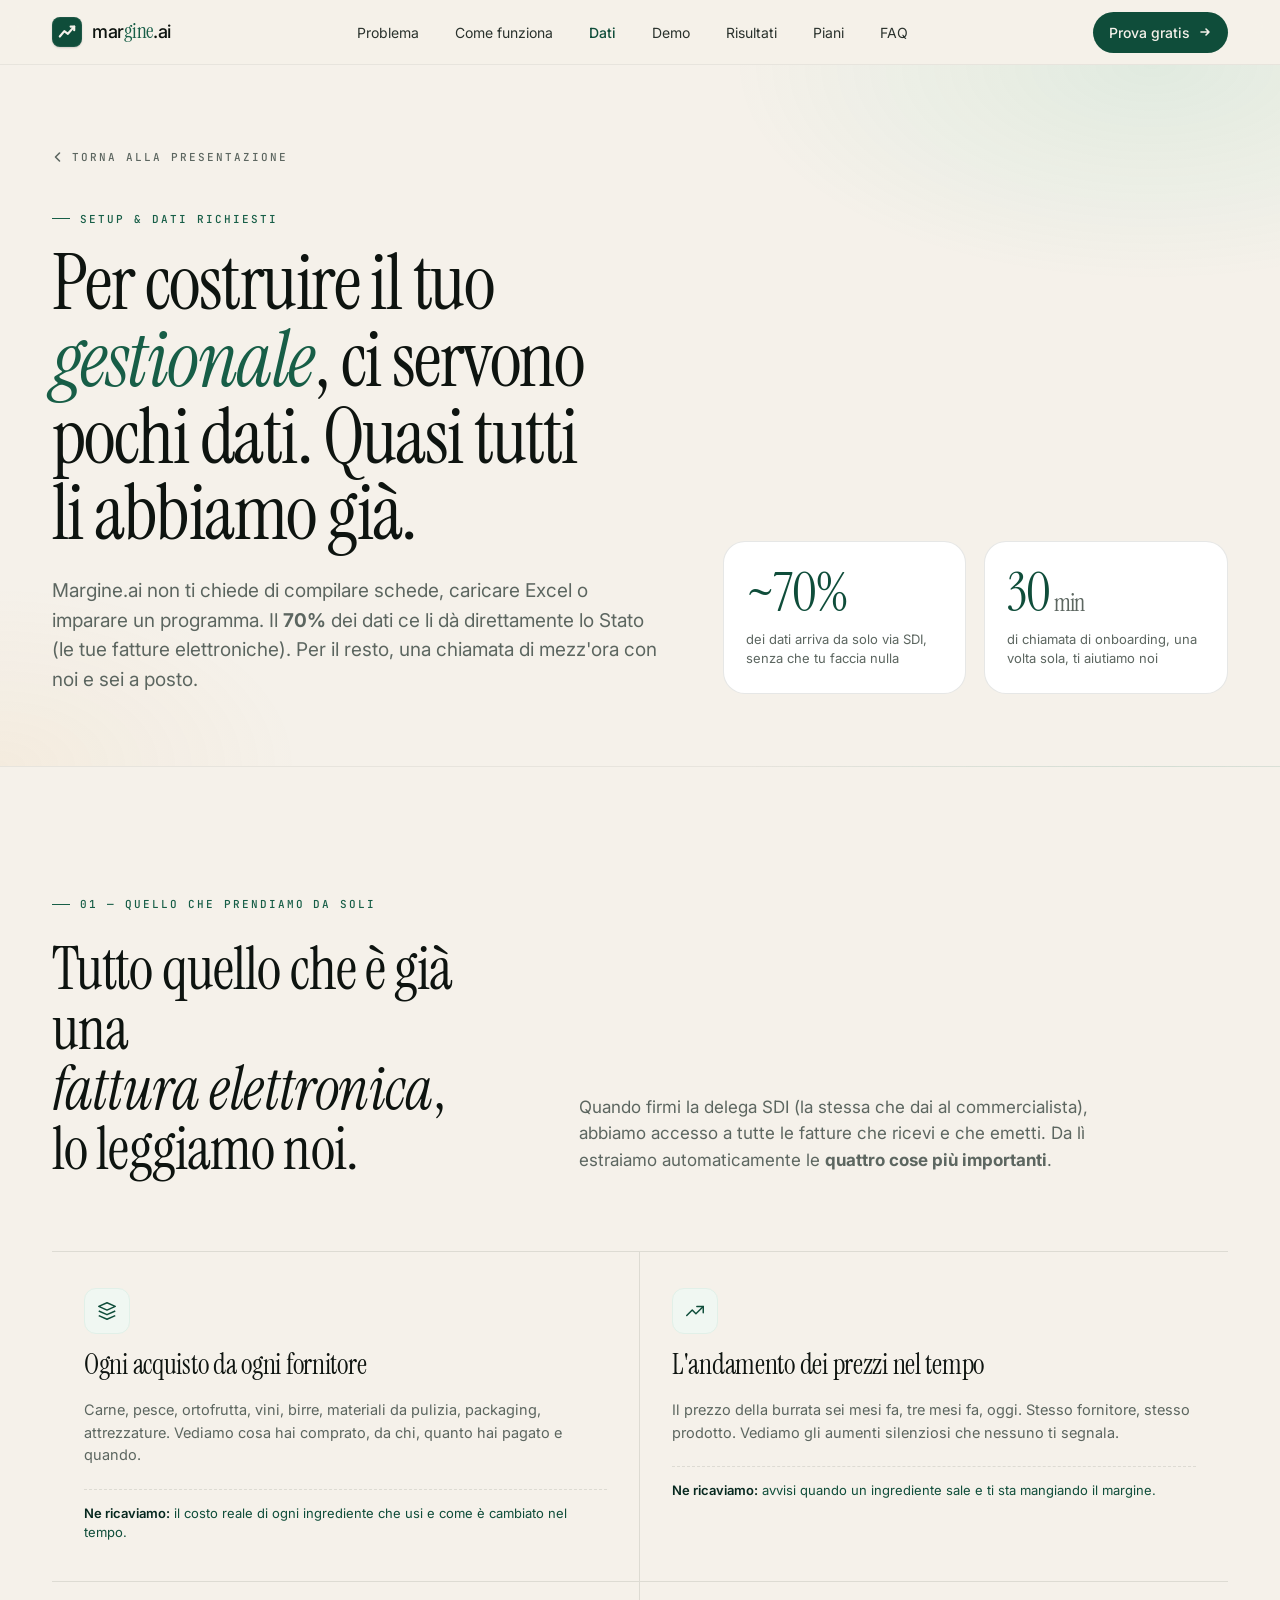
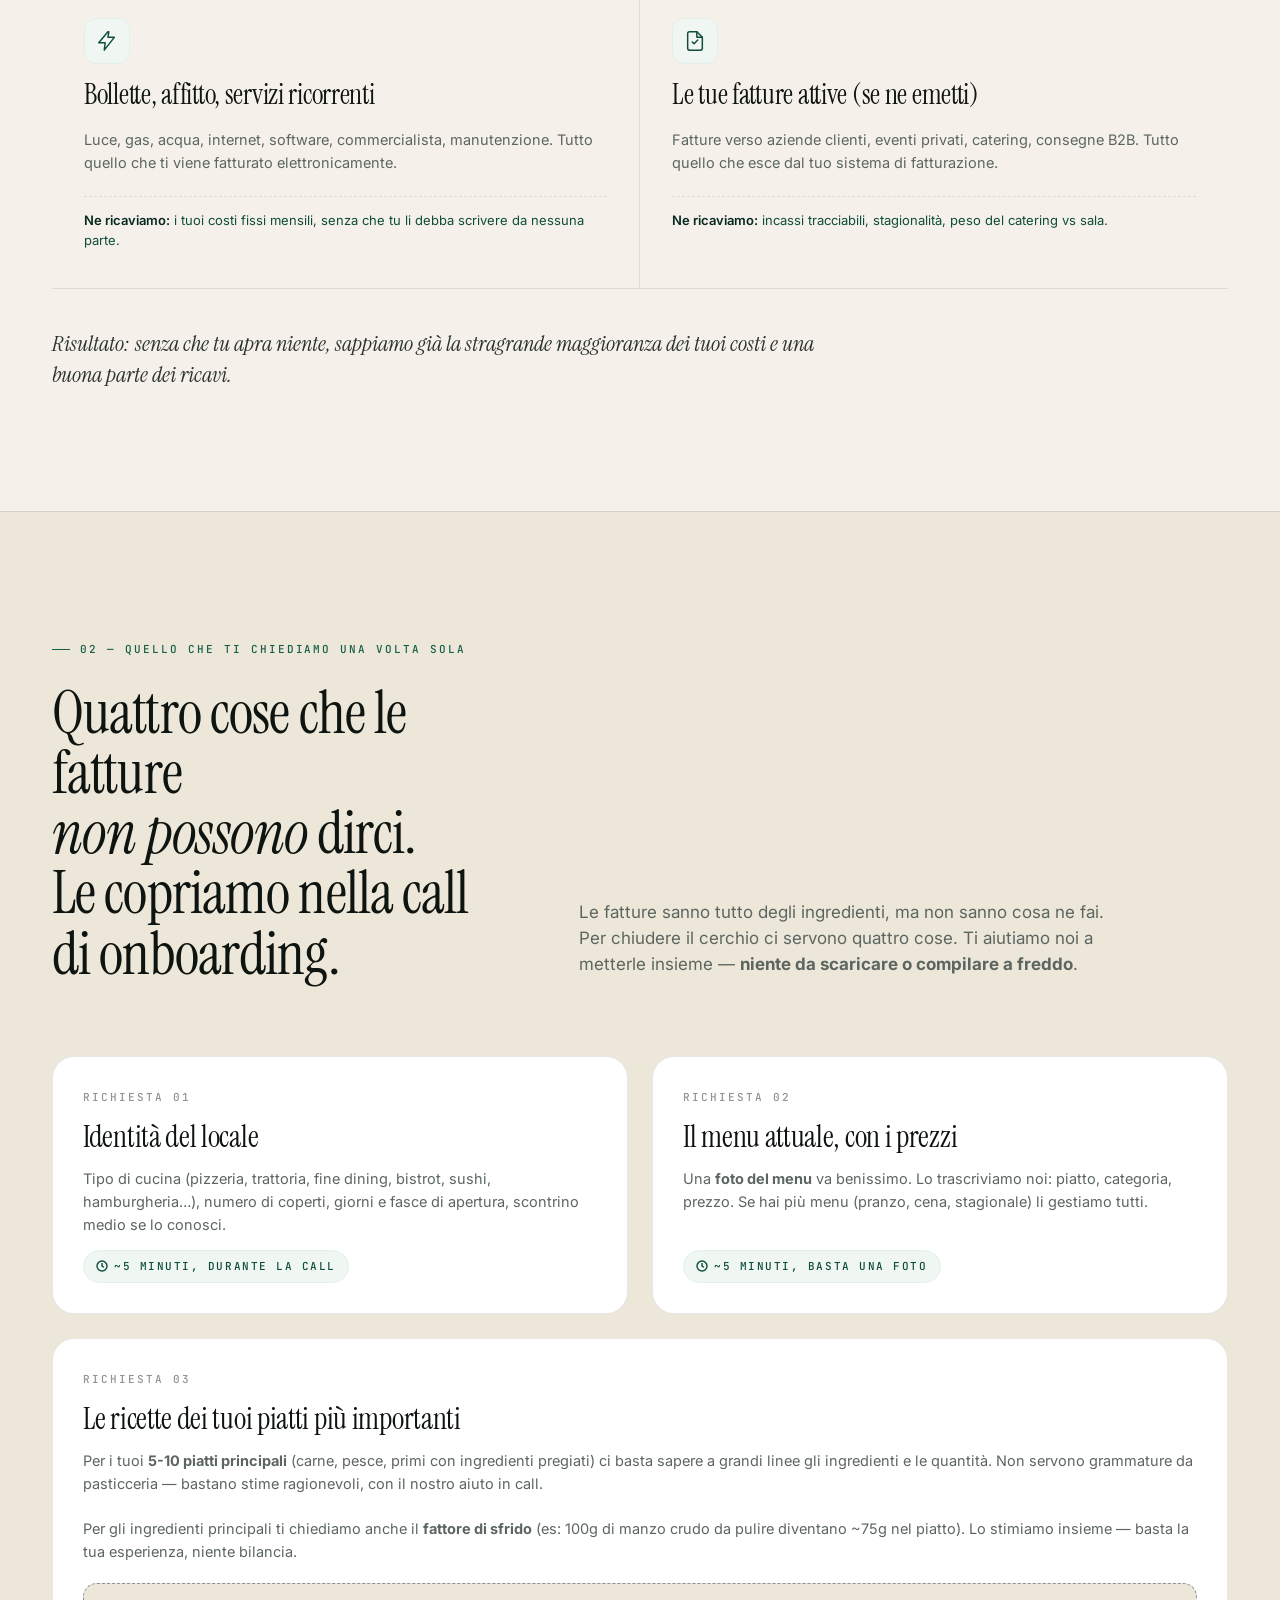
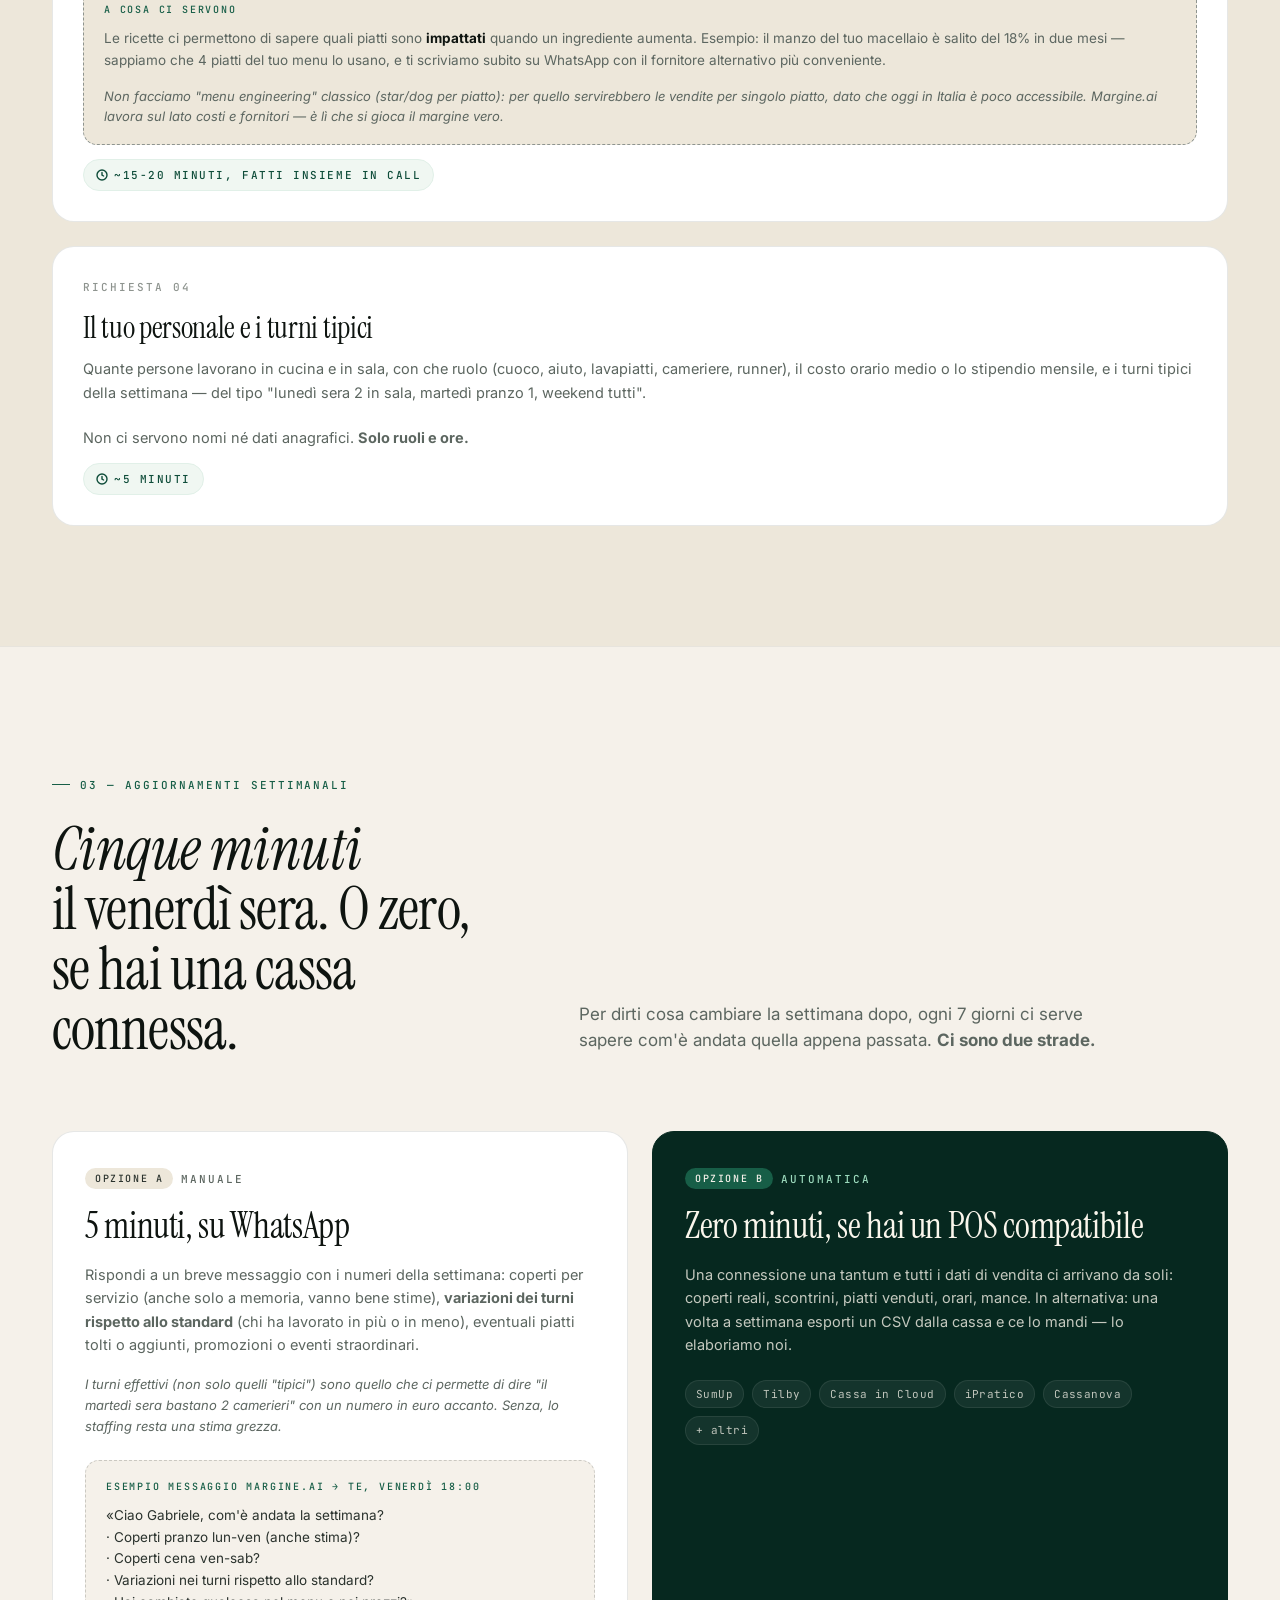
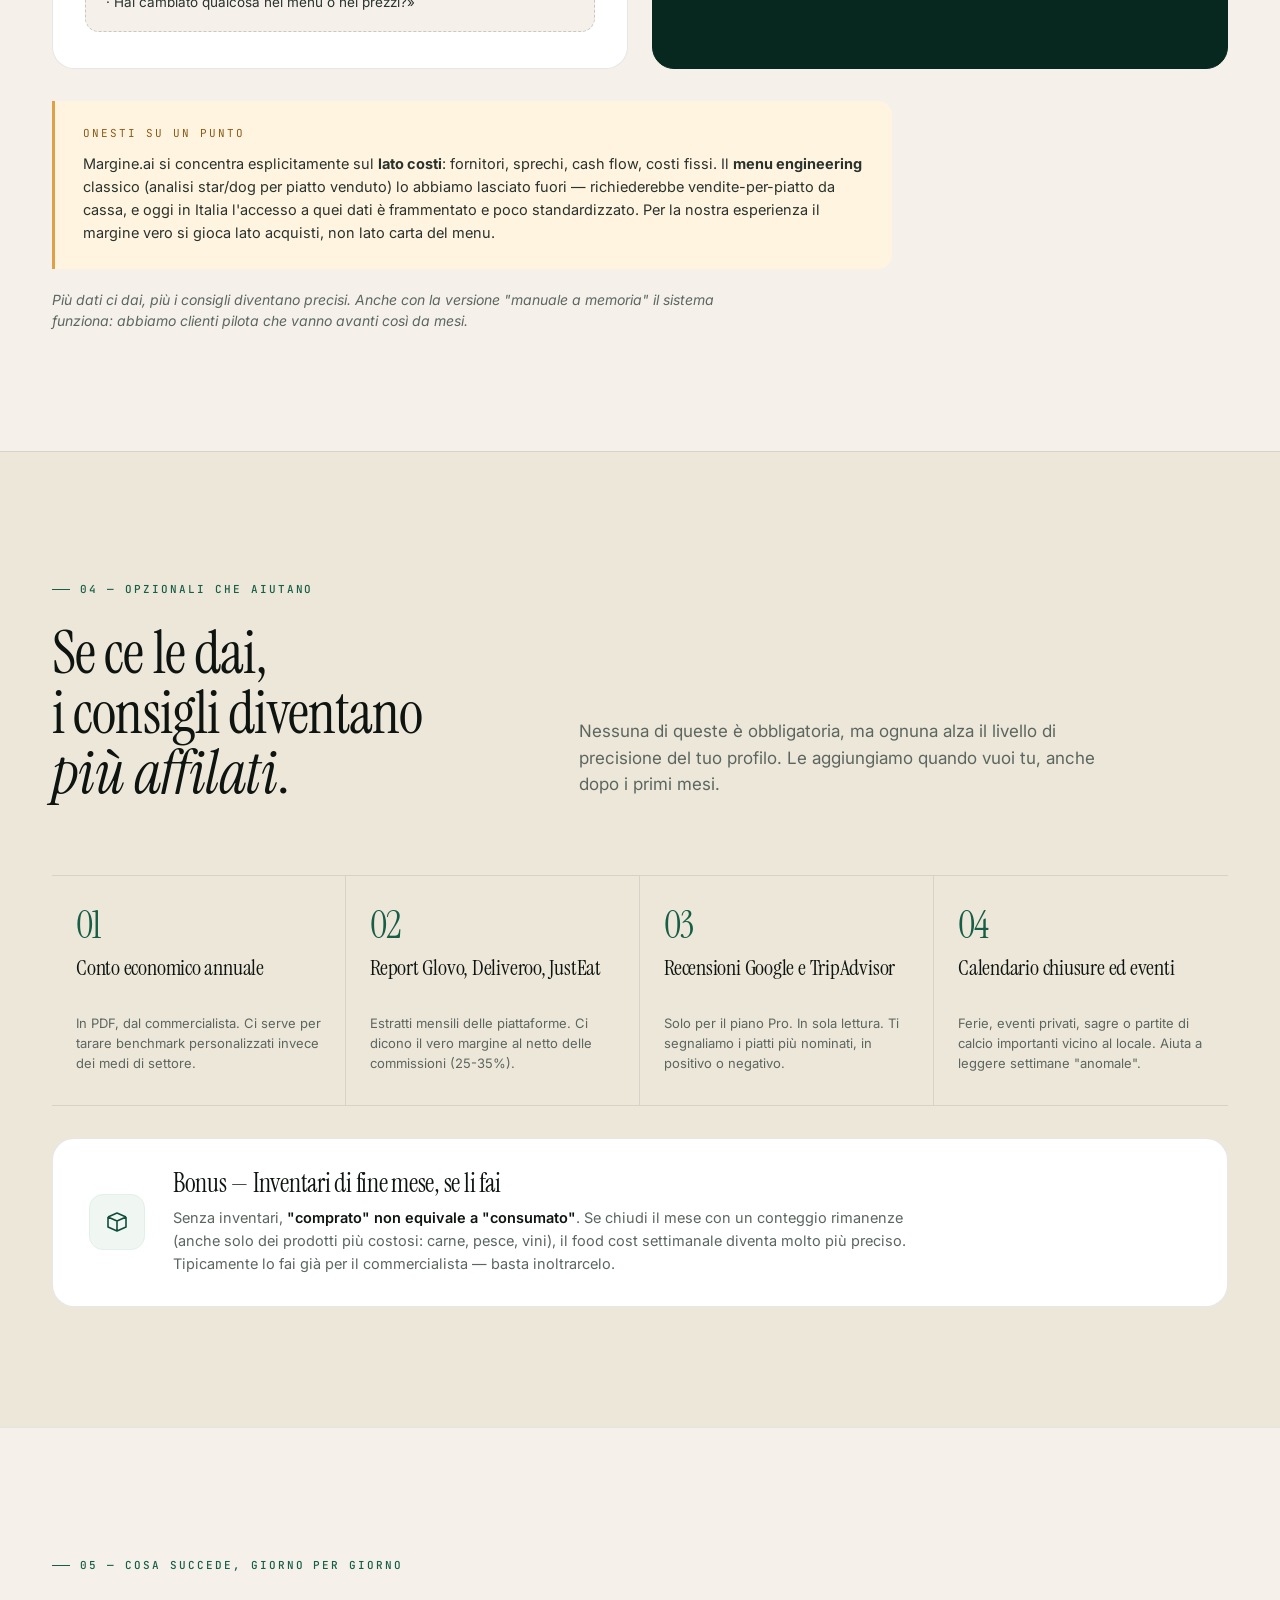
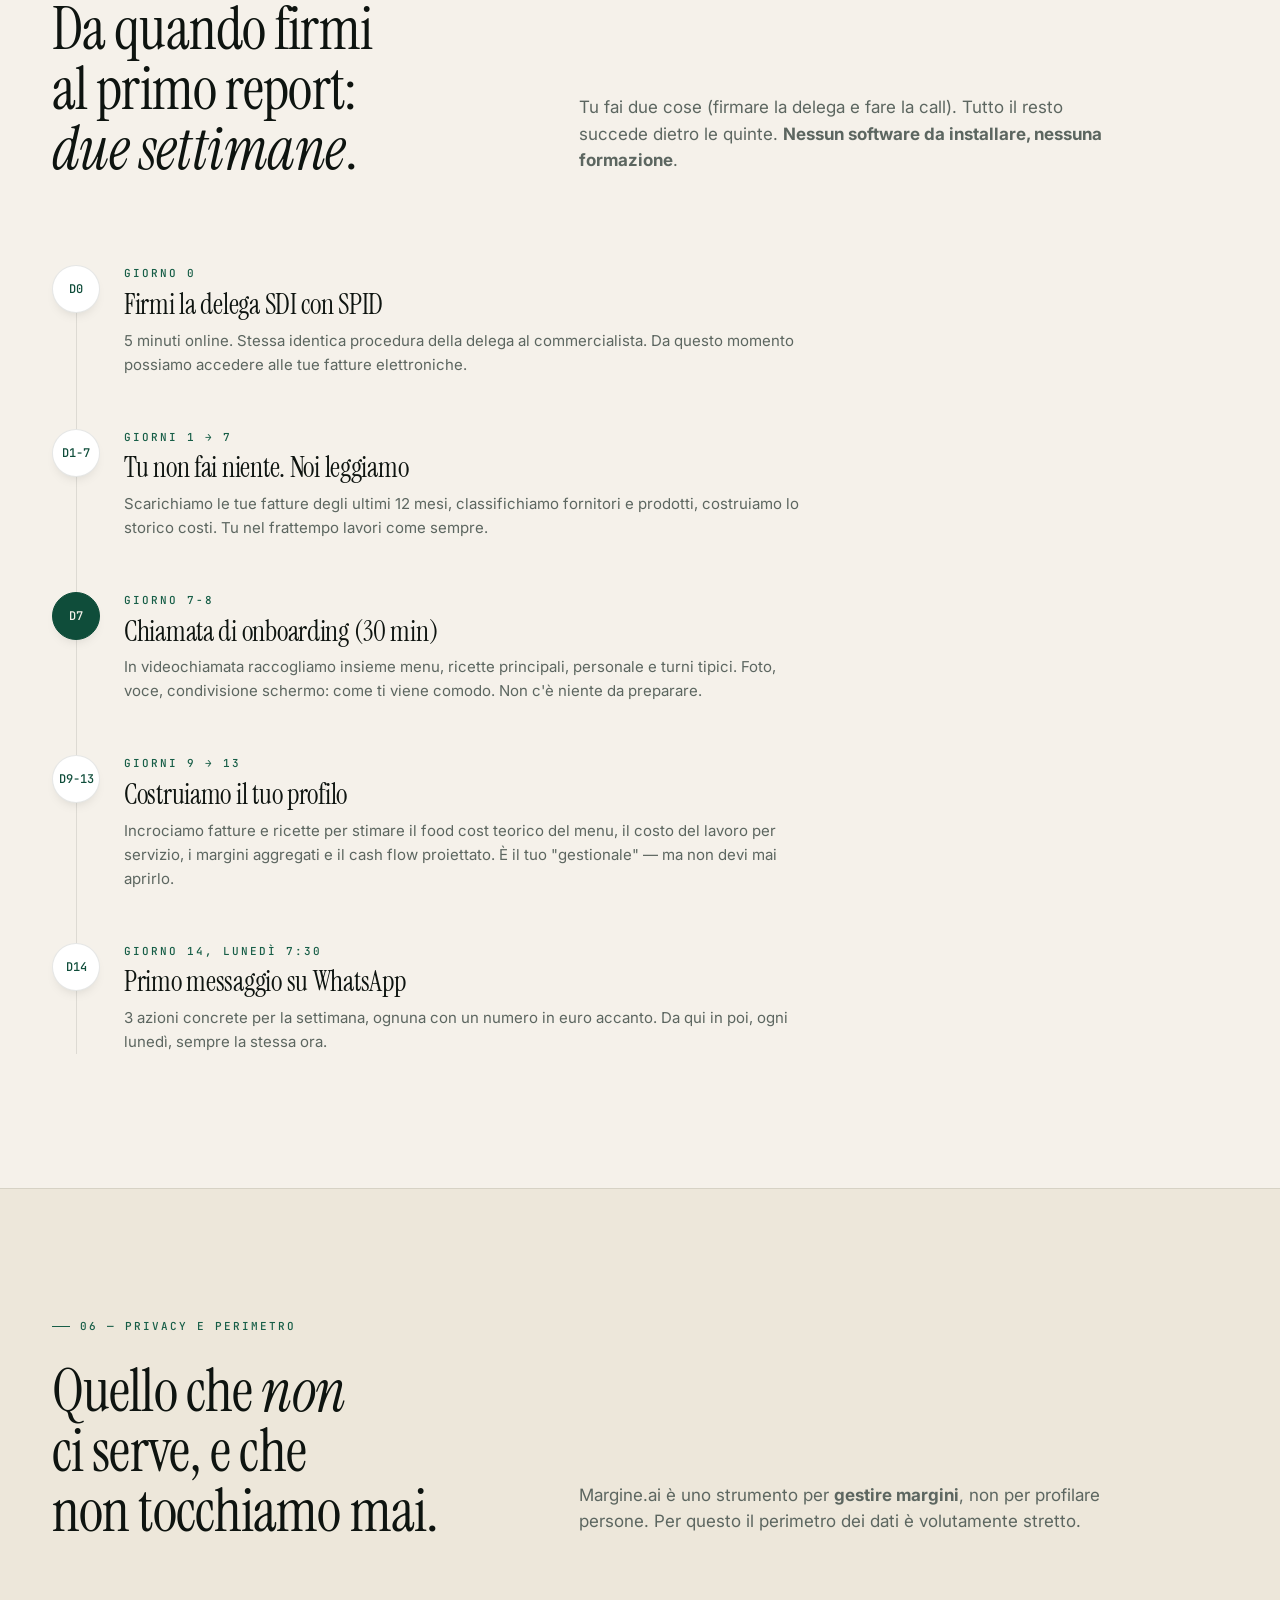
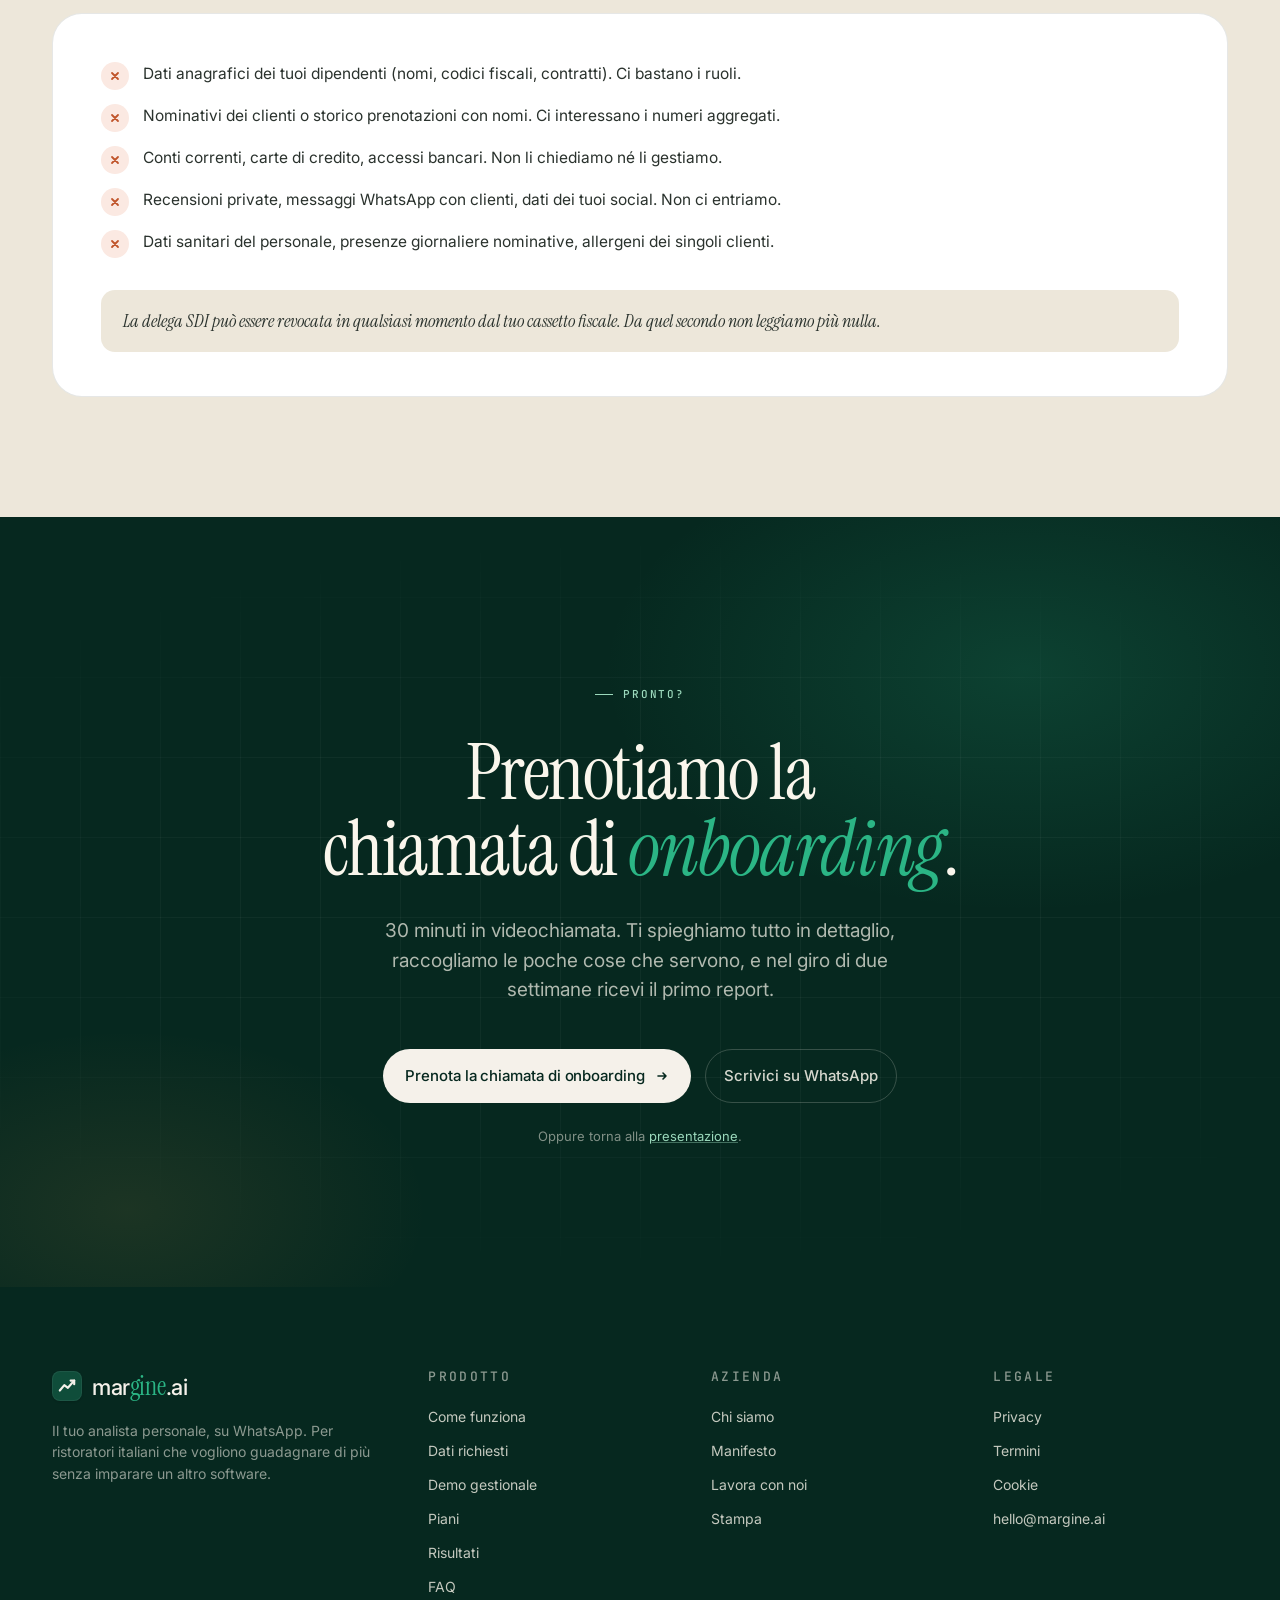
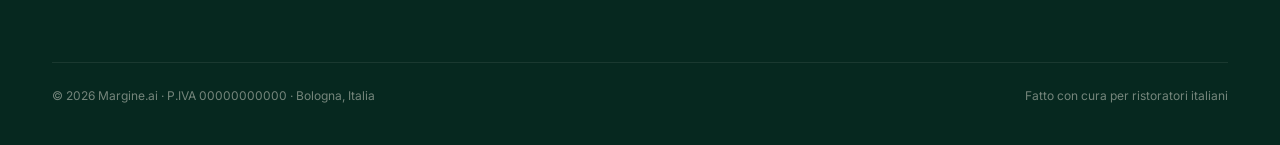
==== dati.html @ 00365561 "pitch e demo margine.ai" ====
<!DOCTYPE html>
<html lang="it">
<head>
<meta charset="UTF-8" />
<meta name="viewport" content="width=device-width, initial-scale=1.0" />
<title>Margine.ai — Quali dati ci servono per costruire il tuo profilo</title>
<meta name="description" content="Cosa serve davvero per attivare Margine.ai: cosa prendiamo automaticamente dalle fatture elettroniche, cosa ti chiediamo una volta sola, cosa ci aggiorni ogni settimana." />
<meta name="theme-color" content="#0F4D3A" />

<link rel="icon" type="image/svg+xml" href="data:image/svg+xml;utf8,<svg xmlns='http://www.w3.org/2000/svg' viewBox='0 0 32 32'><rect width='32' height='32' rx='8' fill='%230F4D3A'/><path d='M8 22 L13 14 L17 18 L24 8' stroke='%23F5F1EA' stroke-width='2.6' fill='none' stroke-linecap='round' stroke-linejoin='round'/><path d='M19 8 L24 8 L24 13' stroke='%23F5F1EA' stroke-width='2.6' fill='none' stroke-linecap='round' stroke-linejoin='round'/></svg>" />

<link rel="preconnect" href="https://fonts.googleapis.com" />
<link rel="preconnect" href="https://fonts.gstatic.com" crossorigin />
<link href="https://fonts.googleapis.com/css2?family=Instrument+Serif:ital@0;1&family=Inter:wght@400;500;600;700&family=JetBrains+Mono:wght@400;500&display=swap" rel="stylesheet" />

<style>
:root{
  --green-900:#06281F;
  --green-800:#0F4D3A;
  --green-700:#175E47;
  --green-600:#1D9E75;
  --green-500:#2BB585;
  --green-100:#E1F0E8;
  --green-50:#F0F7F2;

  --paper:#F5F1EA;
  --paper-soft:#EDE7DA;
  --ink:#0E1410;
  --ink-2:#2A322D;
  --ink-3:#5C6660;
  --ink-4:#8E948F;
  --line:rgba(14,20,16,0.10);
  --line-2:rgba(14,20,16,0.06);

  --amber:#E0A04A;
  --rust:#C0552B;

  --serif:'Instrument Serif', 'Times New Roman', serif;
  --sans:'Inter', -apple-system, BlinkMacSystemFont, sans-serif;
  --mono:'JetBrains Mono', ui-monospace, Menlo, monospace;

  --radius-s:8px;
  --radius-m:14px;
  --radius-l:22px;
  --radius-xl:30px;

  --container:1240px;
}

*{box-sizing:border-box;margin:0;padding:0}
html{scroll-behavior:smooth;-webkit-text-size-adjust:100%}
body{
  font-family:var(--sans);
  background:var(--paper);
  color:var(--ink);
  -webkit-font-smoothing:antialiased;
  -moz-osx-font-smoothing:grayscale;
  line-height:1.5;
  overflow-x:hidden;
}
img,svg{display:block;max-width:100%}
button{font-family:inherit;background:none;border:0;cursor:pointer;color:inherit}
a{color:inherit;text-decoration:none}
ul,ol{list-style:none}

/* ---------- Layout primitives ---------- */
.wrap{max-width:var(--container);margin:0 auto;padding:0 32px}
.eyebrow{
  font-family:var(--mono);
  font-size:11px;font-weight:500;
  text-transform:uppercase;letter-spacing:0.18em;
  color:var(--green-700);
  display:inline-flex;align-items:center;gap:10px;
}
.eyebrow::before{
  content:"";width:18px;height:1px;background:var(--green-700);display:inline-block;
}
.eyebrow.on-dark{color:#9BD9BC}
.eyebrow.on-dark::before{background:#9BD9BC}

h1,h2,h3,h4{font-weight:400;letter-spacing:-0.02em}
.serif{font-family:var(--serif);font-weight:400;letter-spacing:-0.01em}
.h-display{font-family:var(--serif);font-size:clamp(48px,7vw,108px);line-height:0.98;letter-spacing:-0.02em}
.h-section{font-family:var(--serif);font-size:clamp(36px,4.6vw,64px);line-height:1.02;letter-spacing:-0.015em}
.lead{font-size:18px;line-height:1.55;color:var(--ink-3);max-width:640px}
.italic{font-style:italic}

/* ---------- Top nav ---------- */
.nav{
  position:sticky;top:0;z-index:50;
  background:rgba(245,241,234,0.78);
  backdrop-filter:saturate(140%) blur(14px);
  -webkit-backdrop-filter:saturate(140%) blur(14px);
  border-bottom:1px solid var(--line-2);
}
.nav-inner{
  display:flex;align-items:center;justify-content:space-between;
  height:64px;
}
.logo{display:inline-flex;align-items:center;gap:10px}
.logo-mark{
  width:30px;height:30px;border-radius:8px;
  background:var(--green-800);
  display:flex;align-items:center;justify-content:center;
  box-shadow:inset 0 0 0 1px rgba(255,255,255,0.06), 0 1px 2px rgba(0,0,0,0.15);
}
.logo-mark svg{width:18px;height:18px}
.logo-name{font-size:18px;font-weight:500;letter-spacing:-0.02em}
.logo-name em{font-style:normal;color:var(--green-700);font-family:var(--serif);font-size:21px;letter-spacing:-0.01em;font-weight:400}
.nav-links{display:flex;gap:36px;align-items:center}
.nav-links a{font-size:14px;color:var(--ink-2);transition:color .15s}
.nav-links a:hover{color:var(--green-700)}
.nav-links a.is-current{color:var(--green-800);font-weight:500}
.nav-cta{
  display:inline-flex;align-items:center;gap:8px;
  background:var(--green-800);color:var(--paper);
  font-size:14px;font-weight:500;
  padding:10px 16px;border-radius:999px;
  transition:transform .2s, box-shadow .2s, background .2s;
}
.nav-cta:hover{background:var(--green-900);transform:translateY(-1px);box-shadow:0 8px 18px rgba(15,77,58,0.25)}
.nav-cta svg{width:14px;height:14px}
@media (max-width:840px){ .nav-links{display:none} }

/* ---------- Page hero (lighter than home hero) ---------- */
.page-hero{
  padding:80px 0 72px;
  position:relative;
  border-bottom:1px solid var(--line-2);
  background:
    radial-gradient(700px 360px at 90% 0%, rgba(43,181,133,0.10), transparent 60%),
    radial-gradient(500px 300px at 0% 100%, rgba(224,160,74,0.07), transparent 60%),
    var(--paper);
}
.page-hero .back-link{
  display:inline-flex;align-items:center;gap:8px;
  font-family:var(--mono);font-size:11px;font-weight:500;
  text-transform:uppercase;letter-spacing:0.18em;
  color:var(--ink-3);margin-bottom:36px;
  transition:color .15s;
}
.page-hero .back-link:hover{color:var(--green-700)}
.page-hero .back-link svg{width:12px;height:12px}
.page-hero-grid{
  display:grid;grid-template-columns:1.2fr 1fr;gap:64px;align-items:end;
}
.page-hero h1{
  font-family:var(--serif);
  font-size:clamp(46px,6vw,88px);
  line-height:1;
  letter-spacing:-0.02em;
  margin-top:18px;
}
.page-hero h1 em{font-style:italic;color:var(--green-700)}
.page-hero .lead{margin-top:24px;font-size:19px}
.page-hero-stats{
  display:grid;grid-template-columns:1fr 1fr;gap:18px;
}
.hstat{
  background:#fff;border:1px solid var(--line);
  border-radius:var(--radius-l);padding:24px 22px;
}
.hstat .num{font-family:var(--serif);font-size:54px;line-height:1;letter-spacing:-0.02em;color:var(--green-800)}
.hstat .lbl{font-size:13px;color:var(--ink-3);margin-top:10px;line-height:1.5}
@media (max-width:880px){
  .page-hero-grid{grid-template-columns:1fr;gap:36px}
  .page-hero{padding:48px 0 56px}
}

/* ---------- Section base ---------- */
section.block{padding:120px 0;position:relative}
section.block + section.block{border-top:1px solid var(--line-2)}
.block-head{display:grid;grid-template-columns:1fr 1.4fr;gap:64px;margin-bottom:72px;align-items:end}
.block-head .left .eyebrow{margin-bottom:18px}
.block-head h2{margin-top:8px}
.block-head .right{color:var(--ink-3);font-size:17px;line-height:1.55;max-width:540px;margin-bottom:6px}
@media (max-width:880px){
  .block-head{grid-template-columns:1fr;gap:18px;margin-bottom:48px}
  section.block{padding:80px 0}
}

/* ---------- Auto-grid (cosa prendiamo da soli) ---------- */
.auto-grid{
  display:grid;grid-template-columns:repeat(2, 1fr);gap:0;
  border-top:1px solid var(--line);
}
.auto-card{
  border-right:1px solid var(--line);
  border-bottom:1px solid var(--line);
  padding:36px 32px 38px;
  background:transparent;
  transition:background .25s;
  display:flex;flex-direction:column;gap:16px;
}
.auto-card:nth-child(2n){border-right:0}
.auto-card:hover{background:rgba(15,77,58,0.04)}
.auto-card .icon{
  width:46px;height:46px;border-radius:12px;
  background:var(--green-50);
  display:flex;align-items:center;justify-content:center;
  color:var(--green-800);
  border:1px solid var(--green-100);
}
.auto-card .icon svg{width:22px;height:22px}
.auto-card h3{font-family:var(--serif);font-size:28px;line-height:1.05;letter-spacing:-0.01em;margin-bottom:4px}
.auto-card p{font-size:14.5px;color:var(--ink-3);line-height:1.55}
.auto-card p + p{margin-top:8px}
.auto-card .takeaway{
  margin-top:6px;font-size:13px;color:var(--green-800);line-height:1.5;
  padding-top:14px;border-top:1px dashed var(--line);
}
.auto-card .takeaway strong{font-weight:600;color:var(--green-900)}
@media (max-width:880px){
  .auto-grid{grid-template-columns:1fr}
  .auto-card{border-right:0}
}

/* ---------- Required-from-you cards ---------- */
.req-grid{
  display:grid;grid-template-columns:repeat(2,1fr);gap:24px;
}
.req-card{
  background:#fff;border:1px solid var(--line);
  border-radius:var(--radius-l);
  padding:32px 30px 30px;
  display:flex;flex-direction:column;gap:14px;
  transition:transform .25s, box-shadow .25s;
  position:relative;
}
.req-card:hover{transform:translateY(-3px);box-shadow:0 24px 40px -22px rgba(14,20,16,0.18)}
.req-card .index{
  font-family:var(--mono);font-size:11px;color:var(--ink-4);
  letter-spacing:0.18em;text-transform:uppercase;font-weight:500;
}
.req-card h3{font-family:var(--serif);font-size:30px;line-height:1.05;letter-spacing:-0.01em;margin-top:2px}
.req-card p{font-size:14.5px;color:var(--ink-3);line-height:1.6}
.req-card p + p{margin-top:8px}
.req-meta{
  margin-top:auto;display:inline-flex;align-items:center;gap:6px;
  font-family:var(--mono);font-size:11px;font-weight:500;
  text-transform:uppercase;letter-spacing:0.14em;
  color:var(--green-800);
  background:var(--green-50);border:1px solid var(--green-100);
  padding:7px 12px;border-radius:999px;align-self:flex-start;
}
.req-meta svg{width:12px;height:12px}
.example{
  margin-top:6px;
  background:var(--paper-soft);
  border:1px dashed var(--ink-4);
  border-radius:var(--radius-m);
  padding:18px 20px;
  font-size:13.5px;color:var(--ink-2);line-height:1.6;
}
.example .example-eyebrow{
  font-family:var(--mono);font-size:10px;font-weight:500;
  text-transform:uppercase;letter-spacing:0.18em;
  color:var(--green-700);margin-bottom:10px;
}
.example code{font-family:var(--mono);font-size:12.5px;color:var(--ink);line-height:1.7}
@media (max-width:880px){.req-grid{grid-template-columns:1fr}}

/* ---------- Weekly: A/B options ---------- */
.weekly-grid{
  display:grid;grid-template-columns:1fr 1fr;gap:24px;
}
.weekly-card{
  background:#fff;border:1px solid var(--line);
  border-radius:var(--radius-l);
  padding:36px 32px 36px;
  display:flex;flex-direction:column;gap:18px;
  position:relative;overflow:hidden;
  transition:transform .25s, box-shadow .25s;
}
.weekly-card.featured{
  background:var(--green-900);color:var(--paper);
  border-color:var(--green-900);
}
.weekly-card:hover{transform:translateY(-3px);box-shadow:0 28px 50px -25px rgba(14,20,16,0.22)}
.weekly-card.featured:hover{box-shadow:0 28px 50px -22px rgba(15,77,58,0.45)}
.weekly-card .tag{
  display:inline-flex;align-items:center;gap:8px;
  font-family:var(--mono);font-size:11px;letter-spacing:0.18em;
  text-transform:uppercase;font-weight:500;
  color:var(--ink-3);
}
.weekly-card.featured .tag{color:#9BD9BC}
.weekly-card .tag .badge{
  background:var(--paper-soft);color:var(--ink-2);
  padding:3px 10px;border-radius:999px;font-size:10px;letter-spacing:0.16em;
}
.weekly-card.featured .tag .badge{background:var(--green-700);color:var(--paper)}
.weekly-card h3{font-family:var(--serif);font-size:36px;line-height:1.05;letter-spacing:-0.01em}
.weekly-card.featured h3{color:#FAF6EC}
.weekly-card p{font-size:14.5px;color:var(--ink-3);line-height:1.6}
.weekly-card.featured p{color:rgba(250,246,236,0.78)}
.weekly-card .example{background:var(--paper);border-color:rgba(14,20,16,0.18)}
.weekly-card.featured .example{background:rgba(0,0,0,0.18);border-color:rgba(255,255,255,0.12);color:rgba(250,246,236,0.85)}
.weekly-card.featured .example .example-eyebrow{color:#9BD9BC}
.weekly-card .pos-list{
  display:flex;flex-wrap:wrap;gap:8px;margin-top:6px;
}
.weekly-card .pos-list span{
  font-family:var(--mono);font-size:11px;letter-spacing:0.04em;
  background:rgba(255,255,255,0.06);color:rgba(250,246,236,0.75);
  padding:5px 10px;border-radius:999px;border:1px solid rgba(255,255,255,0.08);
}
@media (max-width:880px){.weekly-grid{grid-template-columns:1fr}}

/* ---------- Optional smaller items ---------- */
.opt-grid{
  display:grid;grid-template-columns:repeat(4, 1fr);gap:0;
  border-top:1px solid var(--line);
}
.opt-card{
  border-right:1px solid var(--line);
  border-bottom:1px solid var(--line);
  padding:30px 24px 32px;
  display:flex;flex-direction:column;gap:12px;
  background:transparent;
  transition:background .25s;
  min-height:230px;
}
.opt-card:nth-child(4n){border-right:0}
.opt-card:hover{background:rgba(15,77,58,0.04)}
.opt-card .opt-num{
  font-family:var(--serif);font-size:38px;color:var(--green-700);line-height:1;letter-spacing:-0.02em;
}
.opt-card h3{font-family:var(--serif);font-size:22px;line-height:1.1;letter-spacing:-0.01em}
.opt-card p{font-size:13px;color:var(--ink-3);line-height:1.55;margin-top:auto}
@media (max-width:880px){
  .opt-grid{grid-template-columns:1fr 1fr}
  .opt-card:nth-child(4n){border-right:1px solid var(--line)}
  .opt-card:nth-child(2n){border-right:0}
}
@media (max-width:560px){
  .opt-grid{grid-template-columns:1fr}
  .opt-card{border-right:0!important}
}

/* ---------- Bonus callout (sotto opt-grid) ---------- */
.bonus-callout{
  margin-top:32px;
  background:#fff;border:1px solid var(--line);
  border-radius:var(--radius-l);
  padding:30px 36px;
  display:grid;grid-template-columns:auto 1fr;gap:28px;align-items:center;
}
.bonus-callout .bc-icon{
  width:56px;height:56px;border-radius:14px;
  background:var(--green-50);border:1px solid var(--green-100);
  color:var(--green-800);
  display:flex;align-items:center;justify-content:center;flex-shrink:0;
}
.bonus-callout .bc-icon svg{width:24px;height:24px}
.bonus-callout h3{
  font-family:var(--serif);font-size:26px;line-height:1.1;
  margin-bottom:8px;letter-spacing:-0.01em;
}
.bonus-callout p{
  font-size:14.5px;color:var(--ink-3);line-height:1.6;max-width:760px;
}
.bonus-callout p strong{color:var(--ink);font-weight:600}
@media (max-width:560px){
  .bonus-callout{grid-template-columns:1fr;padding:24px 22px;gap:18px}
}

/* ---------- Timeline ---------- */
.timeline{position:relative;display:grid;gap:24px}
.timeline::before{
  content:"";position:absolute;left:24px;top:14px;bottom:14px;
  width:1px;background:var(--line);
}
.tl-item{
  display:grid;grid-template-columns:48px 1fr;gap:24px;
  padding:14px 0;align-items:start;
  position:relative;
}
.tl-dot{
  width:48px;height:48px;border-radius:50%;
  background:#fff;border:1px solid var(--line);
  display:flex;align-items:center;justify-content:center;
  color:var(--green-800);
  font-family:var(--mono);font-size:12px;font-weight:500;
  position:relative;z-index:1;
  box-shadow:0 6px 14px -8px rgba(14,20,16,0.2);
}
.tl-item.now .tl-dot{background:var(--green-800);color:var(--paper);border-color:var(--green-800)}
.tl-body .tl-day{
  font-family:var(--mono);font-size:11px;font-weight:500;
  text-transform:uppercase;letter-spacing:0.18em;
  color:var(--green-700);
}
.tl-body h3{
  font-family:var(--serif);font-size:28px;line-height:1.1;letter-spacing:-0.01em;
  margin:8px 0 8px;
}
.tl-body p{font-size:15px;color:var(--ink-3);line-height:1.6;max-width:680px}

/* ---------- Privacy / nope ---------- */
.privacy-wrap{
  background:#fff;border:1px solid var(--line);
  border-radius:var(--radius-xl);
  padding:48px 48px 44px;
}
.privacy-wrap .lead{margin-bottom:28px}
.nope-list{display:flex;flex-direction:column;gap:14px}
.nope-list li{
  display:grid;grid-template-columns:28px 1fr;gap:14px;align-items:start;
  font-size:15.5px;color:var(--ink-2);line-height:1.55;
}
.nope-list li .x{
  width:28px;height:28px;border-radius:50%;
  background:#FBE9E2;color:var(--rust);
  display:flex;align-items:center;justify-content:center;
  flex-shrink:0;
}
.nope-list li .x svg{width:12px;height:12px}
.privacy-note{
  margin-top:32px;padding:18px 22px;
  background:var(--paper-soft);
  border-radius:var(--radius-m);
  font-family:var(--serif);font-style:italic;
  font-size:18px;line-height:1.45;color:var(--ink-2);
}
@media (max-width:680px){
  .privacy-wrap{padding:32px 24px 28px}
}

/* ---------- Final CTA (same as home) ---------- */
.final{
  background:var(--green-900);
  color:var(--paper);
  position:relative;overflow:hidden;
  padding:160px 0 140px;
}
.final::before{
  content:"";position:absolute;inset:0;
  background:
    radial-gradient(700px 400px at 80% 20%, rgba(43,181,133,0.18), transparent 60%),
    radial-gradient(500px 300px at 10% 90%, rgba(224,160,74,0.10), transparent 60%);
  pointer-events:none;
}
.final::after{
  content:"";position:absolute;inset:0;
  background-image:
    linear-gradient(to right, rgba(255,255,255,0.04) 1px, transparent 1px),
    linear-gradient(to bottom, rgba(255,255,255,0.04) 1px, transparent 1px);
  background-size:80px 80px;
  mask-image:radial-gradient(ellipse 70% 50% at 50% 50%, black 50%, transparent 100%);
  pointer-events:none;
}
.final-inner{position:relative;z-index:1;max-width:920px;margin:0 auto;text-align:center}
.final h2{
  font-family:var(--serif);
  font-size:clamp(48px,6vw,92px);
  line-height:1;letter-spacing:-0.02em;color:#FAF6EC;
  margin-top:32px;
}
.final h2 em{color:var(--green-500);font-style:italic}
.final p{font-size:19px;color:rgba(250,246,236,0.7);margin-top:28px;max-width:540px;margin-left:auto;margin-right:auto;line-height:1.55}
.final-cta{display:inline-flex;gap:14px;margin-top:44px;flex-wrap:wrap;justify-content:center}
.final-meta{margin-top:24px;font-size:13px;color:rgba(250,246,236,0.5)}
.btn-primary{
  display:inline-flex;align-items:center;gap:10px;
  background:var(--paper);color:var(--green-900);
  padding:15px 22px;border-radius:999px;
  font-size:15px;font-weight:500;letter-spacing:-0.005em;
  transition:transform .2s, box-shadow .2s;
}
.btn-primary:hover{transform:translateY(-2px);box-shadow:0 14px 30px rgba(0,0,0,0.35)}
.btn-primary svg{width:14px;height:14px;transition:transform .25s}
.btn-primary:hover svg{transform:translateX(3px)}
.btn-ghost{
  display:inline-flex;align-items:center;gap:10px;
  color:rgba(250,246,236,0.85);
  padding:15px 18px;border-radius:999px;
  font-size:15px;font-weight:500;
  border:1px solid rgba(250,246,236,0.2);
  transition:background .2s, color .2s, border-color .2s;
}
.btn-ghost:hover{background:rgba(255,255,255,0.06);color:var(--paper);border-color:rgba(250,246,236,0.4)}

/* ---------- Footer ---------- */
.footer{
  background:#06281F;color:rgba(250,246,236,0.7);
  padding:80px 0 40px;
}
.footer-grid{display:grid;grid-template-columns:1.4fr 1fr 1fr 1fr;gap:48px}
.footer-brand .logo-name{color:var(--paper);font-size:22px}
.footer-brand .logo-name em{color:var(--green-500);font-size:26px}
.footer-brand p{margin-top:14px;font-size:14px;line-height:1.55;max-width:320px;color:rgba(250,246,236,0.55)}
.footer-col h4{font-size:13px;font-family:var(--mono);text-transform:uppercase;letter-spacing:0.18em;color:rgba(250,246,236,0.55);margin-bottom:18px;font-weight:500}
.footer-col ul{display:flex;flex-direction:column;gap:10px}
.footer-col a{font-size:14px;color:rgba(250,246,236,0.78);transition:color .15s}
.footer-col a:hover{color:var(--green-500)}
.footer-bottom{
  margin-top:64px;padding-top:24px;
  border-top:1px solid rgba(250,246,236,0.08);
  display:flex;justify-content:space-between;align-items:center;
  font-size:12px;color:rgba(250,246,236,0.45);
}
@media (max-width:880px){
  .footer-grid{grid-template-columns:1fr 1fr;gap:36px}
  .footer-bottom{flex-direction:column;gap:10px;align-items:flex-start}
}

/* ---------- Reveal ---------- */
.reveal{opacity:1;transform:none;transition:opacity .8s ease, transform .8s ease}
.js-reveal .reveal:not(.in){opacity:0;transform:translateY(18px)}
.js-reveal .reveal.in{opacity:1;transform:translateY(0)}

@media (prefers-reduced-motion: reduce){
  *,*::before,*::after{animation-duration:.01ms!important;transition-duration:.01ms!important;animation-iteration-count:1!important}
  .reveal{opacity:1;transform:none}
}

/* Mobile fixes */
@media (max-width:640px){
  .wrap{padding:0 18px}
  .nav-inner{height:56px}
  .logo-name{font-size:16px}
  .logo-name em{font-size:19px}
  .nav-cta{padding:8px 14px;font-size:13px}
  section.block{padding:64px 0}
  .h-section{font-size:34px;line-height:1.05}
  .page-hero h1{font-size:42px}
  .page-hero{padding:36px 0 48px}
  .auto-card,.req-card,.weekly-card{padding:26px 22px}
  .auto-card h3,.req-card h3{font-size:24px}
  .weekly-card h3{font-size:28px}
  .tl-body h3{font-size:22px}
  .privacy-wrap{padding:28px 22px}
  .nope-list li{font-size:14px}
  .final{padding:80px 0 70px}
  .final h2{font-size:42px}
  .final-cta{flex-direction:column;align-items:stretch;gap:10px}
  .final-cta .btn-primary,.final-cta .btn-ghost{justify-content:center}
  .footer{padding:56px 0 32px}
  .footer-grid{grid-template-columns:1fr;gap:32px}
}
</style>
</head>
<body>

<!-- ============ NAV ============ -->
<header class="nav">
  <div class="wrap nav-inner">
    <a class="logo" href="index.html">
      <span class="logo-mark" aria-hidden="true">
        <svg viewBox="0 0 20 20" fill="none">
          <polyline points="2,15 7,9 11,12 18,4" stroke="#F5F1EA" stroke-width="2.4" stroke-linecap="round" stroke-linejoin="round"/>
          <polyline points="14,4 18,4 18,8" stroke="#F5F1EA" stroke-width="2.4" stroke-linecap="round" stroke-linejoin="round"/>
        </svg>
      </span>
      <span class="logo-name">mar<em>gine</em>.ai</span>
    </a>
    <nav class="nav-links" aria-label="Sezioni">
      <a href="index.html#problema">Problema</a>
      <a href="index.html#funziona">Come funziona</a>
      <a href="dati.html" class="is-current">Dati</a>
      <a href="gestionale.html">Demo</a>
      <a href="index.html#risultati">Risultati</a>
      <a href="index.html#piani">Piani</a>
      <a href="index.html#faq">FAQ</a>
    </nav>
    <a href="index.html#cta" class="nav-cta">
      Prova gratis
      <svg viewBox="0 0 14 14" fill="none"><path d="M3 7h8m-3-3l3 3-3 3" stroke="currentColor" stroke-width="1.6" stroke-linecap="round" stroke-linejoin="round"/></svg>
    </a>
  </div>
</header>

<!-- ============ PAGE HERO ============ -->
<section class="page-hero">
  <div class="wrap">
    <a href="index.html" class="back-link">
      <svg viewBox="0 0 12 12" fill="none" aria-hidden="true"><path d="M7.5 2L3.5 6l4 4" stroke="currentColor" stroke-width="1.6" stroke-linecap="round" stroke-linejoin="round"/></svg>
      Torna alla presentazione
    </a>

    <div class="page-hero-grid reveal">
      <div>
        <span class="eyebrow">Setup &amp; dati richiesti</span>
        <h1>Per costruire il tuo<br/><em>gestionale</em>, ci servono<br/>pochi dati. Quasi tutti<br/>li abbiamo già.</h1>
        <p class="lead">Margine.ai non ti chiede di compilare schede, caricare Excel o imparare un programma. Il <strong>70%</strong> dei dati ce li dà direttamente lo Stato (le tue fatture elettroniche). Per il resto, una chiamata di mezz'ora con noi e sei a posto.</p>
      </div>
      <div class="page-hero-stats">
        <div class="hstat">
          <div class="num">~70%</div>
          <div class="lbl">dei dati arriva da solo via SDI, senza che tu faccia nulla</div>
        </div>
        <div class="hstat">
          <div class="num">30<span style="font-size:24px;color:var(--ink-3);margin-left:4px">min</span></div>
          <div class="lbl">di chiamata di onboarding, una volta sola, ti aiutiamo noi</div>
        </div>
      </div>
    </div>
  </div>
</section>

<!-- ============ BLOCCO 1 — COSA PRENDIAMO DA SOLI ============ -->
<section class="block" id="auto">
  <div class="wrap">
    <div class="block-head reveal">
      <div class="left">
        <span class="eyebrow">01 — Quello che prendiamo da soli</span>
        <h2 class="h-section">Tutto quello che è già una<br/><em class="serif italic">fattura elettronica</em>,<br/>lo leggiamo noi.</h2>
      </div>
      <div class="right">
        Quando firmi la delega SDI (la stessa che dai al commercialista), abbiamo accesso a tutte le fatture che ricevi e che emetti. Da lì estraiamo automaticamente le <strong>quattro cose più importanti</strong>.
      </div>
    </div>

    <div class="auto-grid reveal">
      <article class="auto-card">
        <div class="icon">
          <svg viewBox="0 0 24 24" fill="none"><path d="M3 7l9-4 9 4-9 4-9-4z" stroke="currentColor" stroke-width="1.6" stroke-linejoin="round"/><path d="M3 12l9 4 9-4M3 17l9 4 9-4" stroke="currentColor" stroke-width="1.6" stroke-linejoin="round"/></svg>
        </div>
        <h3>Ogni acquisto da ogni fornitore</h3>
        <p>Carne, pesce, ortofrutta, vini, birre, materiali da pulizia, packaging, attrezzature. Vediamo cosa hai comprato, da chi, quanto hai pagato e quando.</p>
        <div class="takeaway"><strong>Ne ricaviamo:</strong> il costo reale di ogni ingrediente che usi e come è cambiato nel tempo.</div>
      </article>
      <article class="auto-card">
        <div class="icon">
          <svg viewBox="0 0 24 24" fill="none"><path d="M3 17l6-6 4 4 8-8" stroke="currentColor" stroke-width="1.6" stroke-linecap="round" stroke-linejoin="round"/><path d="M14 7h7v7" stroke="currentColor" stroke-width="1.6" stroke-linecap="round" stroke-linejoin="round"/></svg>
        </div>
        <h3>L'andamento dei prezzi nel tempo</h3>
        <p>Il prezzo della burrata sei mesi fa, tre mesi fa, oggi. Stesso fornitore, stesso prodotto. Vediamo gli aumenti silenziosi che nessuno ti segnala.</p>
        <div class="takeaway"><strong>Ne ricaviamo:</strong> avvisi quando un ingrediente sale e ti sta mangiando il margine.</div>
      </article>
      <article class="auto-card">
        <div class="icon">
          <svg viewBox="0 0 24 24" fill="none"><path d="M13 2L3 14h7l-1 8 11-14h-7l1-6z" stroke="currentColor" stroke-width="1.6" stroke-linejoin="round"/></svg>
        </div>
        <h3>Bollette, affitto, servizi ricorrenti</h3>
        <p>Luce, gas, acqua, internet, software, commercialista, manutenzione. Tutto quello che ti viene fatturato elettronicamente.</p>
        <div class="takeaway"><strong>Ne ricaviamo:</strong> i tuoi costi fissi mensili, senza che tu li debba scrivere da nessuna parte.</div>
      </article>
      <article class="auto-card">
        <div class="icon">
          <svg viewBox="0 0 24 24" fill="none"><path d="M14 2H6a2 2 0 00-2 2v16a2 2 0 002 2h12a2 2 0 002-2V8l-6-6z" stroke="currentColor" stroke-width="1.6" stroke-linejoin="round"/><path d="M14 2v6h6M9 13l2 2 4-4" stroke="currentColor" stroke-width="1.6" stroke-linecap="round" stroke-linejoin="round"/></svg>
        </div>
        <h3>Le tue fatture attive (se ne emetti)</h3>
        <p>Fatture verso aziende clienti, eventi privati, catering, consegne B2B. Tutto quello che esce dal tuo sistema di fatturazione.</p>
        <div class="takeaway"><strong>Ne ricaviamo:</strong> incassi tracciabili, stagionalità, peso del catering vs sala.</div>
      </article>
    </div>

    <p style="margin-top:40px;font-family:var(--serif);font-style:italic;font-size:22px;color:var(--ink-2);max-width:780px;line-height:1.4">
      Risultato: senza che tu apra niente, sappiamo già la stragrande maggioranza dei tuoi costi e una buona parte dei ricavi.
    </p>
  </div>
</section>

<!-- ============ BLOCCO 2 — CHIESTI UNA VOLTA SOLA ============ -->
<section class="block" id="setup-once" style="background:var(--paper-soft);border-top:1px solid var(--line)">
  <div class="wrap">
    <div class="block-head reveal">
      <div class="left">
        <span class="eyebrow">02 — Quello che ti chiediamo una volta sola</span>
        <h2 class="h-section">Quattro cose che le fatture<br/><em class="serif italic">non possono</em> dirci.<br/>Le copriamo nella call di onboarding.</h2>
      </div>
      <div class="right">
        Le fatture sanno tutto degli ingredienti, ma non sanno cosa ne fai. Per chiudere il cerchio ci servono quattro cose. Ti aiutiamo noi a metterle insieme — <strong>niente da scaricare o compilare a freddo</strong>.
      </div>
    </div>

    <div class="req-grid reveal">
      <article class="req-card">
        <div class="index">RICHIESTA 01</div>
        <h3>Identità del locale</h3>
        <p>Tipo di cucina (pizzeria, trattoria, fine dining, bistrot, sushi, hamburgheria…), numero di coperti, giorni e fasce di apertura, scontrino medio se lo conosci.</p>
        <div class="req-meta">
          <svg viewBox="0 0 12 12" fill="none"><circle cx="6" cy="6" r="5" stroke="currentColor" stroke-width="1.4"/><path d="M6 3.5V6l1.6 1" stroke="currentColor" stroke-width="1.4" stroke-linecap="round"/></svg>
          ~5 minuti, durante la call
        </div>
      </article>

      <article class="req-card">
        <div class="index">RICHIESTA 02</div>
        <h3>Il menu attuale, con i prezzi</h3>
        <p>Una <strong>foto del menu</strong> va benissimo. Lo trascriviamo noi: piatto, categoria, prezzo. Se hai più menu (pranzo, cena, stagionale) li gestiamo tutti.</p>
        <div class="req-meta">
          <svg viewBox="0 0 12 12" fill="none"><circle cx="6" cy="6" r="5" stroke="currentColor" stroke-width="1.4"/><path d="M6 3.5V6l1.6 1" stroke="currentColor" stroke-width="1.4" stroke-linecap="round"/></svg>
          ~5 minuti, basta una foto
        </div>
      </article>

      <article class="req-card" style="grid-column:1 / -1">
        <div class="index">RICHIESTA 03</div>
        <h3>Le ricette dei tuoi piatti più importanti</h3>
        <p>Per i tuoi <strong>5-10 piatti principali</strong> (carne, pesce, primi con ingredienti pregiati) ci basta sapere a grandi linee gli ingredienti e le quantità. Non servono grammature da pasticceria — bastano stime ragionevoli, con il nostro aiuto in call.</p>
        <p>Per gli ingredienti principali ti chiediamo anche il <strong>fattore di sfrido</strong> (es: 100g di manzo crudo da pulire diventano ~75g nel piatto). Lo stimiamo insieme — basta la tua esperienza, niente bilancia.</p>
        <div class="example">
          <div class="example-eyebrow">A cosa ci servono</div>
          <p style="margin-top:0;font-size:13.5px;line-height:1.6;color:var(--ink-3)">Le ricette ci permettono di sapere quali piatti sono <strong style="color:var(--ink)">impattati</strong> quando un ingrediente aumenta. Esempio: il manzo del tuo macellaio è salito del 18% in due mesi — sappiamo che 4 piatti del tuo menu lo usano, e ti scriviamo subito su WhatsApp con il fornitore alternativo più conveniente.</p>
          <p style="margin-top:14px;font-size:13px;line-height:1.55;color:var(--ink-3);font-style:italic">Non facciamo "menu engineering" classico (star/dog per piatto): per quello servirebbero le vendite per singolo piatto, dato che oggi in Italia è poco accessibile. Margine.ai lavora sul lato costi e fornitori — è lì che si gioca il margine vero.</p>
        </div>
        <div class="req-meta">
          <svg viewBox="0 0 12 12" fill="none"><circle cx="6" cy="6" r="5" stroke="currentColor" stroke-width="1.4"/><path d="M6 3.5V6l1.6 1" stroke="currentColor" stroke-width="1.4" stroke-linecap="round"/></svg>
          ~15-20 minuti, fatti insieme in call
        </div>
      </article>

      <article class="req-card" style="grid-column:1 / -1">
        <div class="index">RICHIESTA 04</div>
        <h3>Il tuo personale e i turni tipici</h3>
        <p>Quante persone lavorano in cucina e in sala, con che ruolo (cuoco, aiuto, lavapiatti, cameriere, runner), il costo orario medio o lo stipendio mensile, e i turni tipici della settimana — del tipo "lunedì sera 2 in sala, martedì pranzo 1, weekend tutti".</p>
        <p>Non ci servono nomi né dati anagrafici. <strong>Solo ruoli e ore.</strong></p>
        <div class="req-meta">
          <svg viewBox="0 0 12 12" fill="none"><circle cx="6" cy="6" r="5" stroke="currentColor" stroke-width="1.4"/><path d="M6 3.5V6l1.6 1" stroke="currentColor" stroke-width="1.4" stroke-linecap="round"/></svg>
          ~5 minuti
        </div>
      </article>
    </div>
  </div>
</section>

<!-- ============ BLOCCO 3 — AGGIORNAMENTI SETTIMANALI ============ -->
<section class="block" id="weekly">
  <div class="wrap">
    <div class="block-head reveal">
      <div class="left">
        <span class="eyebrow">03 — Aggiornamenti settimanali</span>
        <h2 class="h-section"><em class="serif italic">Cinque minuti</em><br/>il venerdì sera. O zero,<br/>se hai una cassa connessa.</h2>
      </div>
      <div class="right">
        Per dirti cosa cambiare la settimana dopo, ogni 7 giorni ci serve sapere com'è andata quella appena passata. <strong>Ci sono due strade.</strong>
      </div>
    </div>

    <div class="weekly-grid reveal">
      <article class="weekly-card">
        <div class="tag"><span class="badge">Opzione A</span> Manuale</div>
        <h3>5 minuti, su WhatsApp</h3>
        <p>Rispondi a un breve messaggio con i numeri della settimana: coperti per servizio (anche solo a memoria, vanno bene stime), <strong>variazioni dei turni rispetto allo standard</strong> (chi ha lavorato in più o in meno), eventuali piatti tolti o aggiunti, promozioni o eventi straordinari.</p>
        <p style="font-size:13px;color:var(--ink-3);font-style:italic">I turni effettivi (non solo quelli "tipici") sono quello che ci permette di dire <em>"il martedì sera bastano 2 camerieri"</em> con un numero in euro accanto. Senza, lo staffing resta una stima grezza.</p>
        <div class="example">
          <div class="example-eyebrow">Esempio messaggio Margine.ai → te, venerdì 18:00</div>
          «Ciao Gabriele, com'è andata la settimana?<br/>
          · Coperti pranzo lun-ven (anche stima)?<br/>
          · Coperti cena ven-sab?<br/>
          · Variazioni nei turni rispetto allo standard?<br/>
          · Hai cambiato qualcosa nel menu o nei prezzi?»
        </div>
      </article>

      <article class="weekly-card featured">
        <div class="tag"><span class="badge">Opzione B</span> Automatica</div>
        <h3>Zero minuti, se hai un POS compatibile</h3>
        <p>Una connessione una tantum e tutti i dati di vendita ci arrivano da soli: coperti reali, scontrini, piatti venduti, orari, mance. In alternativa: una volta a settimana esporti un CSV dalla cassa e ce lo mandi — lo elaboriamo noi.</p>
        <div class="pos-list">
          <span>SumUp</span>
          <span>Tilby</span>
          <span>Cassa in Cloud</span>
          <span>iPratico</span>
          <span>Cassanova</span>
          <span>+ altri</span>
        </div>
      </article>
    </div>

    <div style="margin-top:32px;padding:24px 28px;background:#FFF4E0;border-left:3px solid var(--amber);border-radius:0 var(--radius-m) var(--radius-m) 0;max-width:840px">
      <div style="font-family:var(--mono);font-size:11px;text-transform:uppercase;letter-spacing:0.18em;color:#8A5A18;margin-bottom:10px">Onesti su un punto</div>
      <p style="font-size:14.5px;color:var(--ink-2);line-height:1.6">
        Margine.ai si concentra esplicitamente sul <strong>lato costi</strong>: fornitori, sprechi, cash flow, costi fissi. Il <strong>menu engineering</strong> classico (analisi star/dog per piatto venduto) lo abbiamo lasciato fuori — richiederebbe vendite-per-piatto da cassa, e oggi in Italia l'accesso a quei dati è frammentato e poco standardizzato. Per la nostra esperienza il margine vero si gioca lato acquisti, non lato carta del menu.
      </p>
    </div>
    <p style="margin-top:20px;font-size:14px;color:var(--ink-3);font-style:italic;max-width:680px">
      Più dati ci dai, più i consigli diventano precisi. Anche con la versione "manuale a memoria" il sistema funziona: abbiamo clienti pilota che vanno avanti così da mesi.
    </p>
  </div>
</section>

<!-- ============ BLOCCO 4 — OPZIONALI ============ -->
<section class="block" id="optional" style="background:var(--paper-soft);border-top:1px solid var(--line)">
  <div class="wrap">
    <div class="block-head reveal">
      <div class="left">
        <span class="eyebrow">04 — Opzionali che aiutano</span>
        <h2 class="h-section">Se ce le dai,<br/>i consigli diventano<br/><em class="serif italic">più affilati</em>.</h2>
      </div>
      <div class="right">
        Nessuna di queste è obbligatoria, ma ognuna alza il livello di precisione del tuo profilo. Le aggiungiamo quando vuoi tu, anche dopo i primi mesi.
      </div>
    </div>

    <div class="opt-grid reveal">
      <article class="opt-card">
        <div class="opt-num">01</div>
        <h3>Conto economico annuale</h3>
        <p>In PDF, dal commercialista. Ci serve per tarare benchmark personalizzati invece dei medi di settore.</p>
      </article>
      <article class="opt-card">
        <div class="opt-num">02</div>
        <h3>Report Glovo, Deliveroo, JustEat</h3>
        <p>Estratti mensili delle piattaforme. Ci dicono il vero margine al netto delle commissioni (25-35%).</p>
      </article>
      <article class="opt-card">
        <div class="opt-num">03</div>
        <h3>Recensioni Google e TripAdvisor</h3>
        <p>Solo per il piano Pro. In sola lettura. Ti segnaliamo i piatti più nominati, in positivo o negativo.</p>
      </article>
      <article class="opt-card">
        <div class="opt-num">04</div>
        <h3>Calendario chiusure ed eventi</h3>
        <p>Ferie, eventi privati, sagre o partite di calcio importanti vicino al locale. Aiuta a leggere settimane "anomale".</p>
      </article>
    </div>

    <div class="reveal bonus-callout">
      <div class="bc-icon" aria-hidden="true">
        <svg viewBox="0 0 24 24" fill="none" width="24" height="24"><path d="M3 7l9 4 9-4M3 7v10l9 4 9-4V7M3 7l9-4 9 4M12 11v10" stroke="currentColor" stroke-width="1.6" stroke-linejoin="round"/></svg>
      </div>
      <div>
        <h3>Bonus — Inventari di fine mese, se li fai</h3>
        <p>Senza inventari, <strong>"comprato" non equivale a "consumato"</strong>. Se chiudi il mese con un conteggio rimanenze (anche solo dei prodotti più costosi: carne, pesce, vini), il food cost settimanale diventa molto più preciso. Tipicamente lo fai già per il commercialista — basta inoltrarcelo.</p>
      </div>
    </div>
  </div>
</section>

<!-- ============ BLOCCO 5 — TIMELINE ============ -->
<section class="block" id="timeline">
  <div class="wrap">
    <div class="block-head reveal">
      <div class="left">
        <span class="eyebrow">05 — Cosa succede, giorno per giorno</span>
        <h2 class="h-section">Da quando firmi<br/>al primo report:<br/><em class="serif italic">due settimane</em>.</h2>
      </div>
      <div class="right">
        Tu fai due cose (firmare la delega e fare la call). Tutto il resto succede dietro le quinte. <strong>Nessun software da installare, nessuna formazione</strong>.
      </div>
    </div>

    <div class="timeline reveal">
      <div class="tl-item">
        <div class="tl-dot">D0</div>
        <div class="tl-body">
          <div class="tl-day">Giorno 0</div>
          <h3>Firmi la delega SDI con SPID</h3>
          <p>5 minuti online. Stessa identica procedura della delega al commercialista. Da questo momento possiamo accedere alle tue fatture elettroniche.</p>
        </div>
      </div>
      <div class="tl-item">
        <div class="tl-dot">D1-7</div>
        <div class="tl-body">
          <div class="tl-day">Giorni 1 → 7</div>
          <h3>Tu non fai niente. Noi leggiamo</h3>
          <p>Scarichiamo le tue fatture degli ultimi 12 mesi, classifichiamo fornitori e prodotti, costruiamo lo storico costi. Tu nel frattempo lavori come sempre.</p>
        </div>
      </div>
      <div class="tl-item now">
        <div class="tl-dot">D7</div>
        <div class="tl-body">
          <div class="tl-day">Giorno 7-8</div>
          <h3>Chiamata di onboarding (30 min)</h3>
          <p>In videochiamata raccogliamo insieme menu, ricette principali, personale e turni tipici. Foto, voce, condivisione schermo: come ti viene comodo. Non c'è niente da preparare.</p>
        </div>
      </div>
      <div class="tl-item">
        <div class="tl-dot">D9-13</div>
        <div class="tl-body">
          <div class="tl-day">Giorni 9 → 13</div>
          <h3>Costruiamo il tuo profilo</h3>
          <p>Incrociamo fatture e ricette per stimare il food cost teorico del menu, il costo del lavoro per servizio, i margini aggregati e il cash flow proiettato. È il tuo "gestionale" — ma non devi mai aprirlo.</p>
        </div>
      </div>
      <div class="tl-item">
        <div class="tl-dot">D14</div>
        <div class="tl-body">
          <div class="tl-day">Giorno 14, lunedì 7:30</div>
          <h3>Primo messaggio su WhatsApp</h3>
          <p>3 azioni concrete per la settimana, ognuna con un numero in euro accanto. Da qui in poi, ogni lunedì, sempre la stessa ora.</p>
        </div>
      </div>
    </div>
  </div>
</section>

<!-- ============ BLOCCO 6 — PRIVACY / NON TOCCHIAMO ============ -->
<section class="block" id="privacy" style="background:var(--paper-soft);border-top:1px solid var(--line)">
  <div class="wrap">
    <div class="block-head reveal">
      <div class="left">
        <span class="eyebrow">06 — Privacy e perimetro</span>
        <h2 class="h-section">Quello che <em class="serif italic">non</em><br/>ci serve, e che<br/>non tocchiamo mai.</h2>
      </div>
      <div class="right">
        Margine.ai è uno strumento per <strong>gestire margini</strong>, non per profilare persone. Per questo il perimetro dei dati è volutamente stretto.
      </div>
    </div>

    <div class="privacy-wrap reveal">
      <ul class="nope-list">
        <li>
          <span class="x" aria-hidden="true"><svg viewBox="0 0 12 12" fill="none"><path d="M3 3l6 6M9 3l-6 6" stroke="currentColor" stroke-width="1.8" stroke-linecap="round"/></svg></span>
          <span>Dati anagrafici dei tuoi dipendenti (nomi, codici fiscali, contratti). Ci bastano i ruoli.</span>
        </li>
        <li>
          <span class="x" aria-hidden="true"><svg viewBox="0 0 12 12" fill="none"><path d="M3 3l6 6M9 3l-6 6" stroke="currentColor" stroke-width="1.8" stroke-linecap="round"/></svg></span>
          <span>Nominativi dei clienti o storico prenotazioni con nomi. Ci interessano i numeri aggregati.</span>
        </li>
        <li>
          <span class="x" aria-hidden="true"><svg viewBox="0 0 12 12" fill="none"><path d="M3 3l6 6M9 3l-6 6" stroke="currentColor" stroke-width="1.8" stroke-linecap="round"/></svg></span>
          <span>Conti correnti, carte di credito, accessi bancari. Non li chiediamo né li gestiamo.</span>
        </li>
        <li>
          <span class="x" aria-hidden="true"><svg viewBox="0 0 12 12" fill="none"><path d="M3 3l6 6M9 3l-6 6" stroke="currentColor" stroke-width="1.8" stroke-linecap="round"/></svg></span>
          <span>Recensioni private, messaggi WhatsApp con clienti, dati dei tuoi social. Non ci entriamo.</span>
        </li>
        <li>
          <span class="x" aria-hidden="true"><svg viewBox="0 0 12 12" fill="none"><path d="M3 3l6 6M9 3l-6 6" stroke="currentColor" stroke-width="1.8" stroke-linecap="round"/></svg></span>
          <span>Dati sanitari del personale, presenze giornaliere nominative, allergeni dei singoli clienti.</span>
        </li>
      </ul>
      <div class="privacy-note">
        La delega SDI può essere revocata in qualsiasi momento dal tuo cassetto fiscale. Da quel secondo non leggiamo più nulla.
      </div>
    </div>
  </div>
</section>

<!-- ============ FINAL CTA ============ -->
<section class="final" id="cta">
  <div class="wrap final-inner">
    <span class="eyebrow on-dark">Pronto?</span>
    <h2>Prenotiamo la<br/>chiamata di <em>onboarding</em>.</h2>
    <p>30 minuti in videochiamata. Ti spieghiamo tutto in dettaglio, raccogliamo le poche cose che servono, e nel giro di due settimane ricevi il primo report.</p>
    <div class="final-cta">
      <a href="mailto:hello@margine.ai?subject=Onboarding%20Margine.ai" class="btn-primary">
        Prenota la chiamata di onboarding
        <svg viewBox="0 0 14 14" fill="none"><path d="M3 7h8m-3-3l3 3-3 3" stroke="currentColor" stroke-width="1.6" stroke-linecap="round" stroke-linejoin="round"/></svg>
      </a>
      <!-- TODO: sostituire +390000000000 col numero WhatsApp Business reale -->
      <a href="https://wa.me/390000000000" class="btn-ghost">
        Scrivici su WhatsApp
      </a>
    </div>
    <div class="final-meta">Oppure torna alla <a href="index.html" style="color:#9BD9BC;text-decoration:underline;text-decoration-color:rgba(155,217,188,0.4)">presentazione</a>.</div>
  </div>
</section>

<!-- ============ FOOTER ============ -->
<footer class="footer">
  <div class="wrap">
    <div class="footer-grid">
      <div class="footer-brand">
        <a class="logo" href="index.html">
          <span class="logo-mark" aria-hidden="true">
            <svg viewBox="0 0 20 20" fill="none">
              <polyline points="2,15 7,9 11,12 18,4" stroke="#F5F1EA" stroke-width="2.4" stroke-linecap="round" stroke-linejoin="round"/>
              <polyline points="14,4 18,4 18,8" stroke="#F5F1EA" stroke-width="2.4" stroke-linecap="round" stroke-linejoin="round"/>
            </svg>
          </span>
          <span class="logo-name">mar<em>gine</em>.ai</span>
        </a>
        <p>Il tuo analista personale, su WhatsApp. Per ristoratori italiani che vogliono guadagnare di più senza imparare un altro software.</p>
      </div>
      <div class="footer-col">
        <h4>Prodotto</h4>
        <ul>
          <li><a href="index.html#funziona">Come funziona</a></li>
          <li><a href="dati.html">Dati richiesti</a></li>
          <li><a href="gestionale.html">Demo gestionale</a></li>
          <li><a href="index.html#piani">Piani</a></li>
          <li><a href="index.html#risultati">Risultati</a></li>
          <li><a href="index.html#faq">FAQ</a></li>
        </ul>
      </div>
      <div class="footer-col">
        <h4>Azienda</h4>
        <ul>
          <li><a href="#">Chi siamo</a></li>
          <li><a href="#">Manifesto</a></li>
          <li><a href="#">Lavora con noi</a></li>
          <li><a href="#">Stampa</a></li>
        </ul>
      </div>
      <div class="footer-col">
        <h4>Legale</h4>
        <ul>
          <li><a href="#">Privacy</a></li>
          <li><a href="#">Termini</a></li>
          <li><a href="#">Cookie</a></li>
          <li><a href="mailto:hello@margine.ai">hello@margine.ai</a></li>
        </ul>
      </div>
    </div>
    <div class="footer-bottom">
      <span>© 2026 Margine.ai · P.IVA 00000000000 · Bologna, Italia</span>
      <span>Fatto con cura per ristoratori italiani</span>
    </div>
  </div>
</footer>

<script>
(function(){
  document.documentElement.classList.add('js-reveal');
  const reduced = window.matchMedia('(prefers-reduced-motion: reduce)').matches;
  if(reduced){
    document.querySelectorAll('.reveal').forEach(el => el.classList.add('in'));
    return;
  }
  const io = new IntersectionObserver((entries) => {
    entries.forEach(e => {
      if(e.isIntersecting){
        e.target.classList.add('in');
        io.unobserve(e.target);
      }
    });
  }, { rootMargin: '0px 0px -10% 0px', threshold: 0.05 });
  document.querySelectorAll('.reveal').forEach(el => io.observe(el));
})();
</script>

</body>
</html>
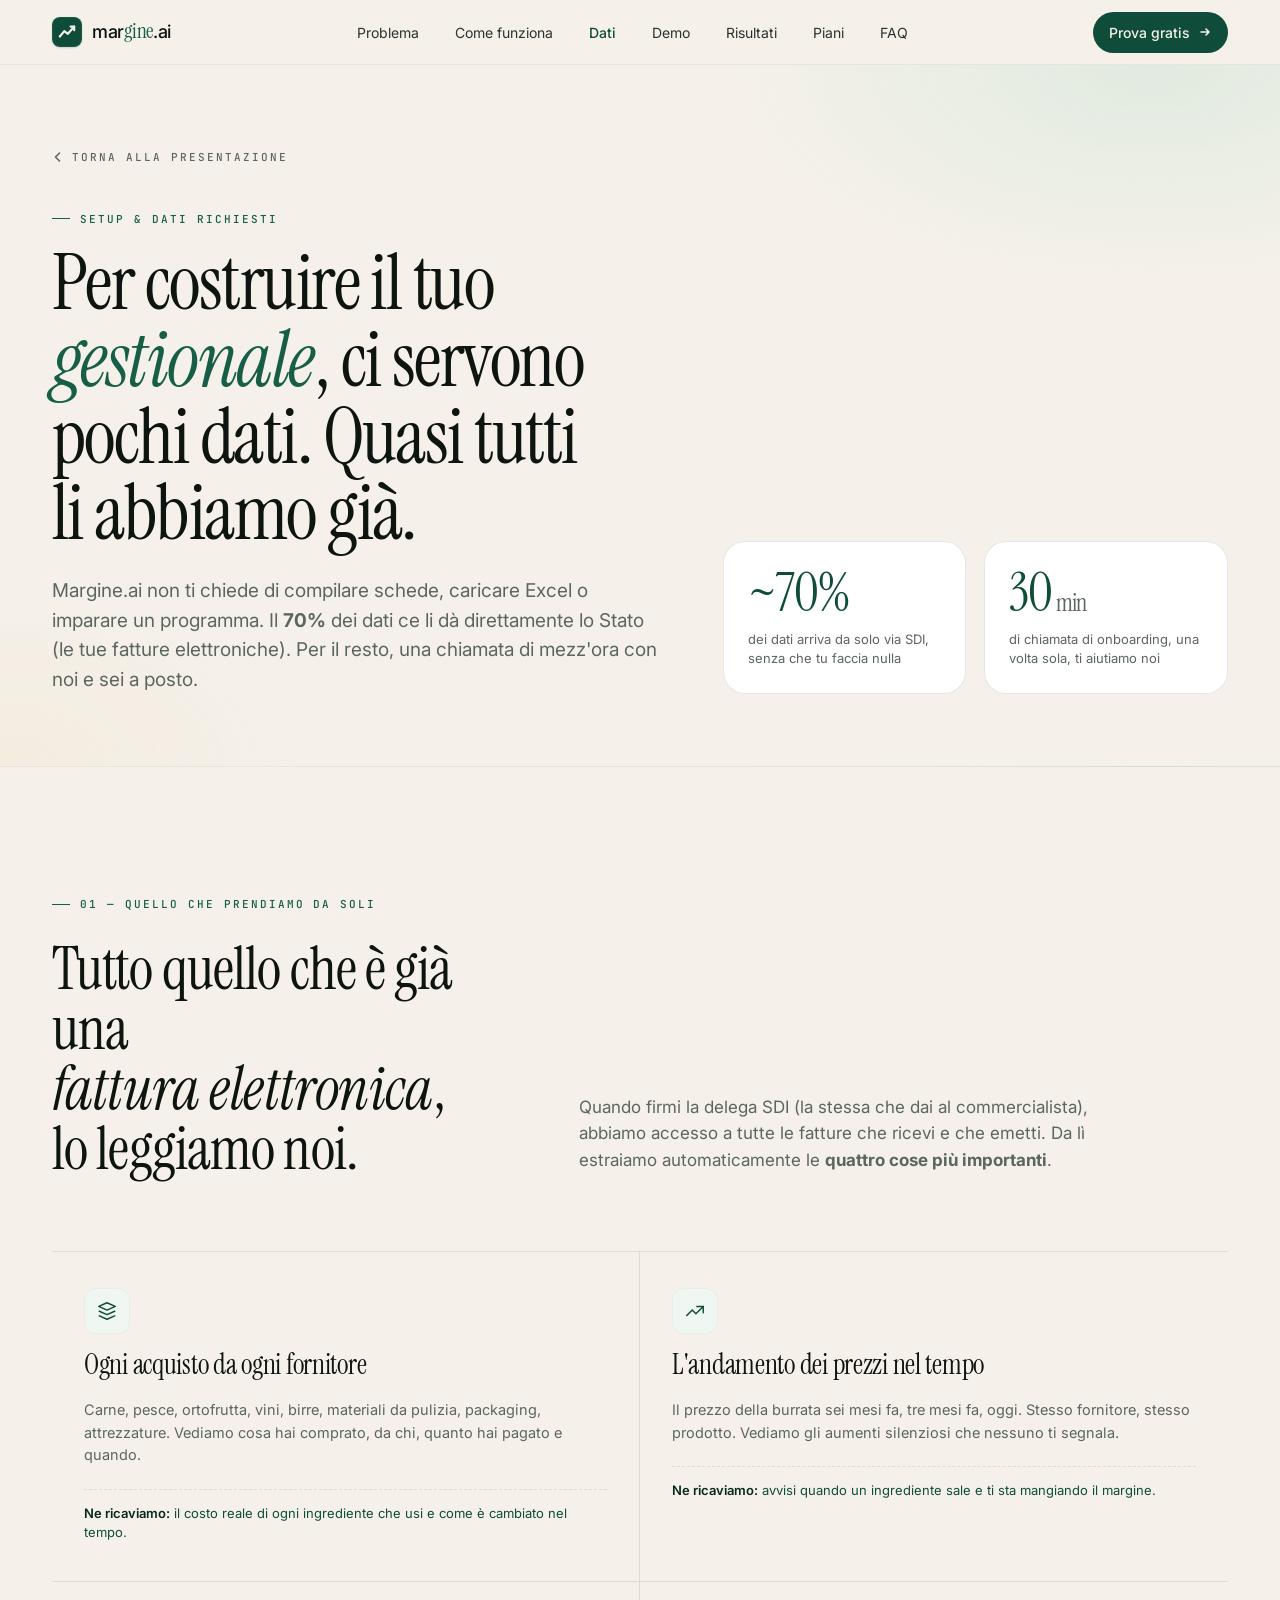
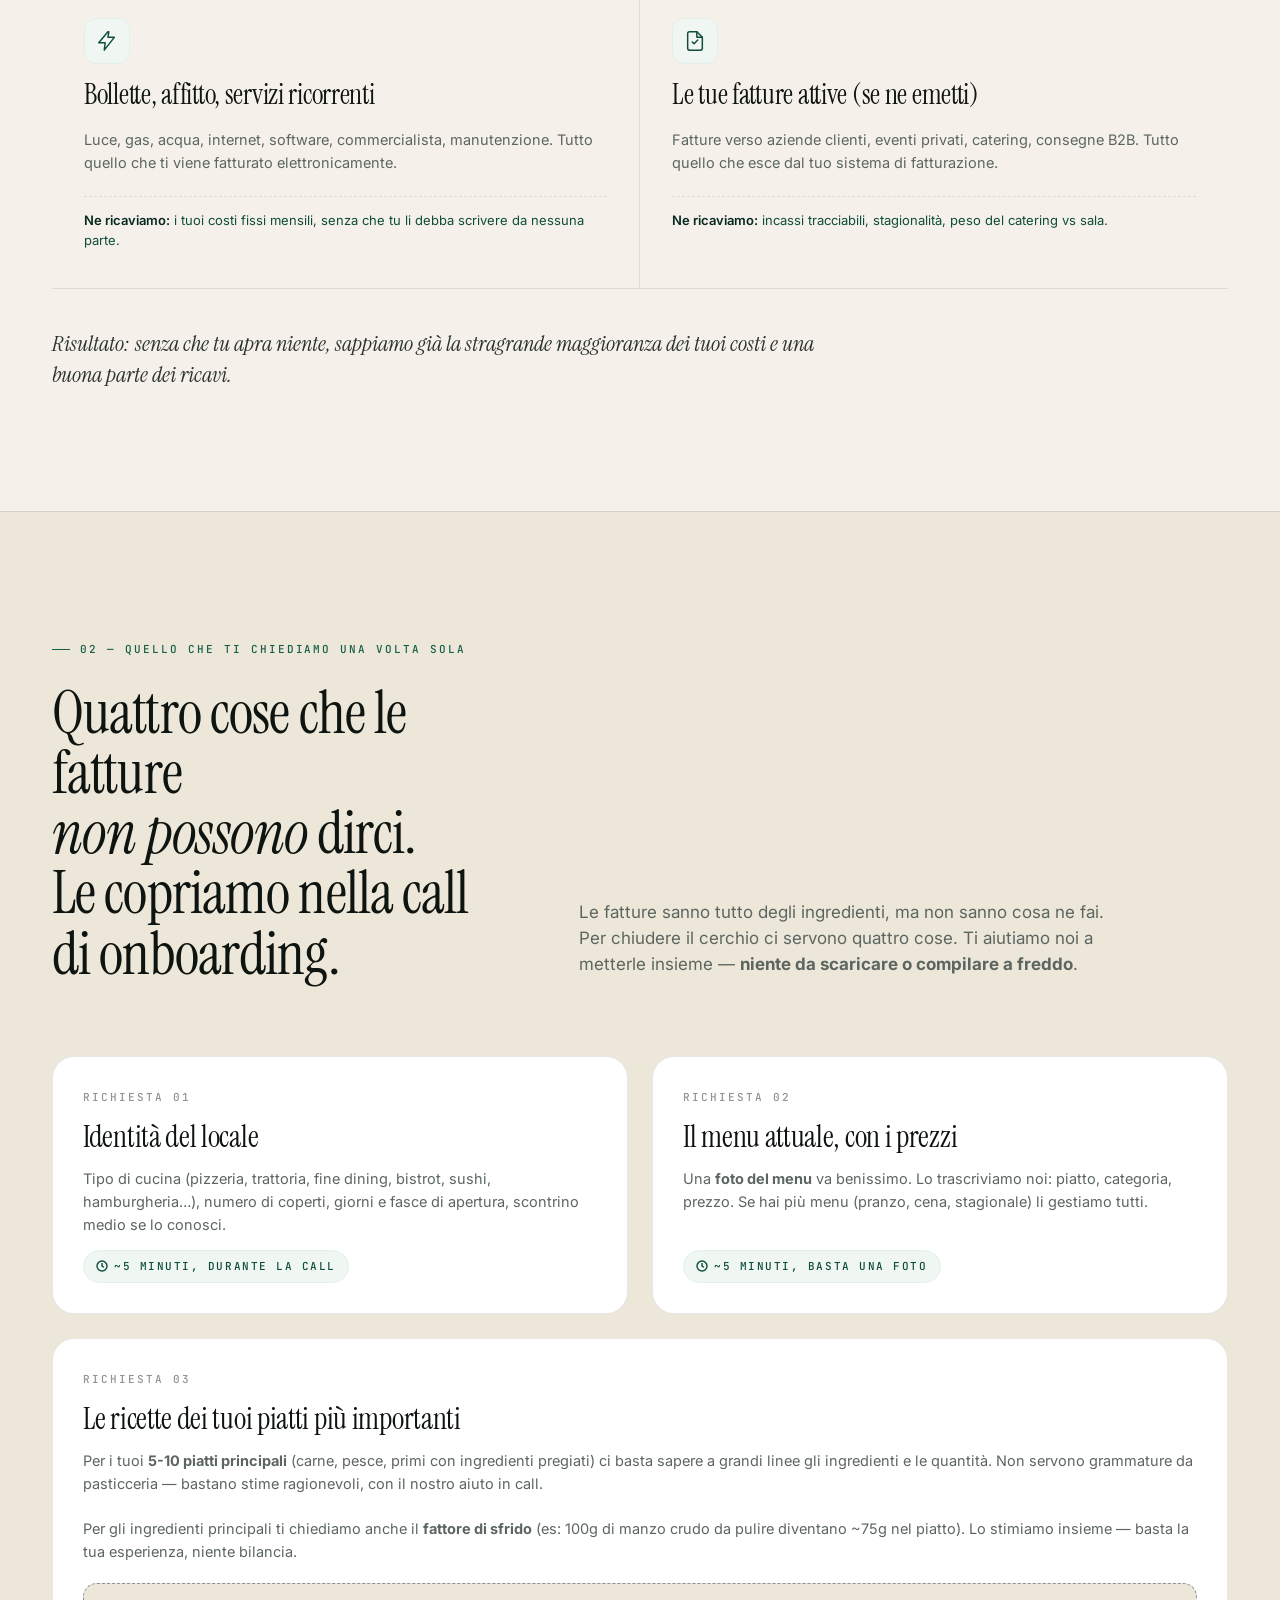
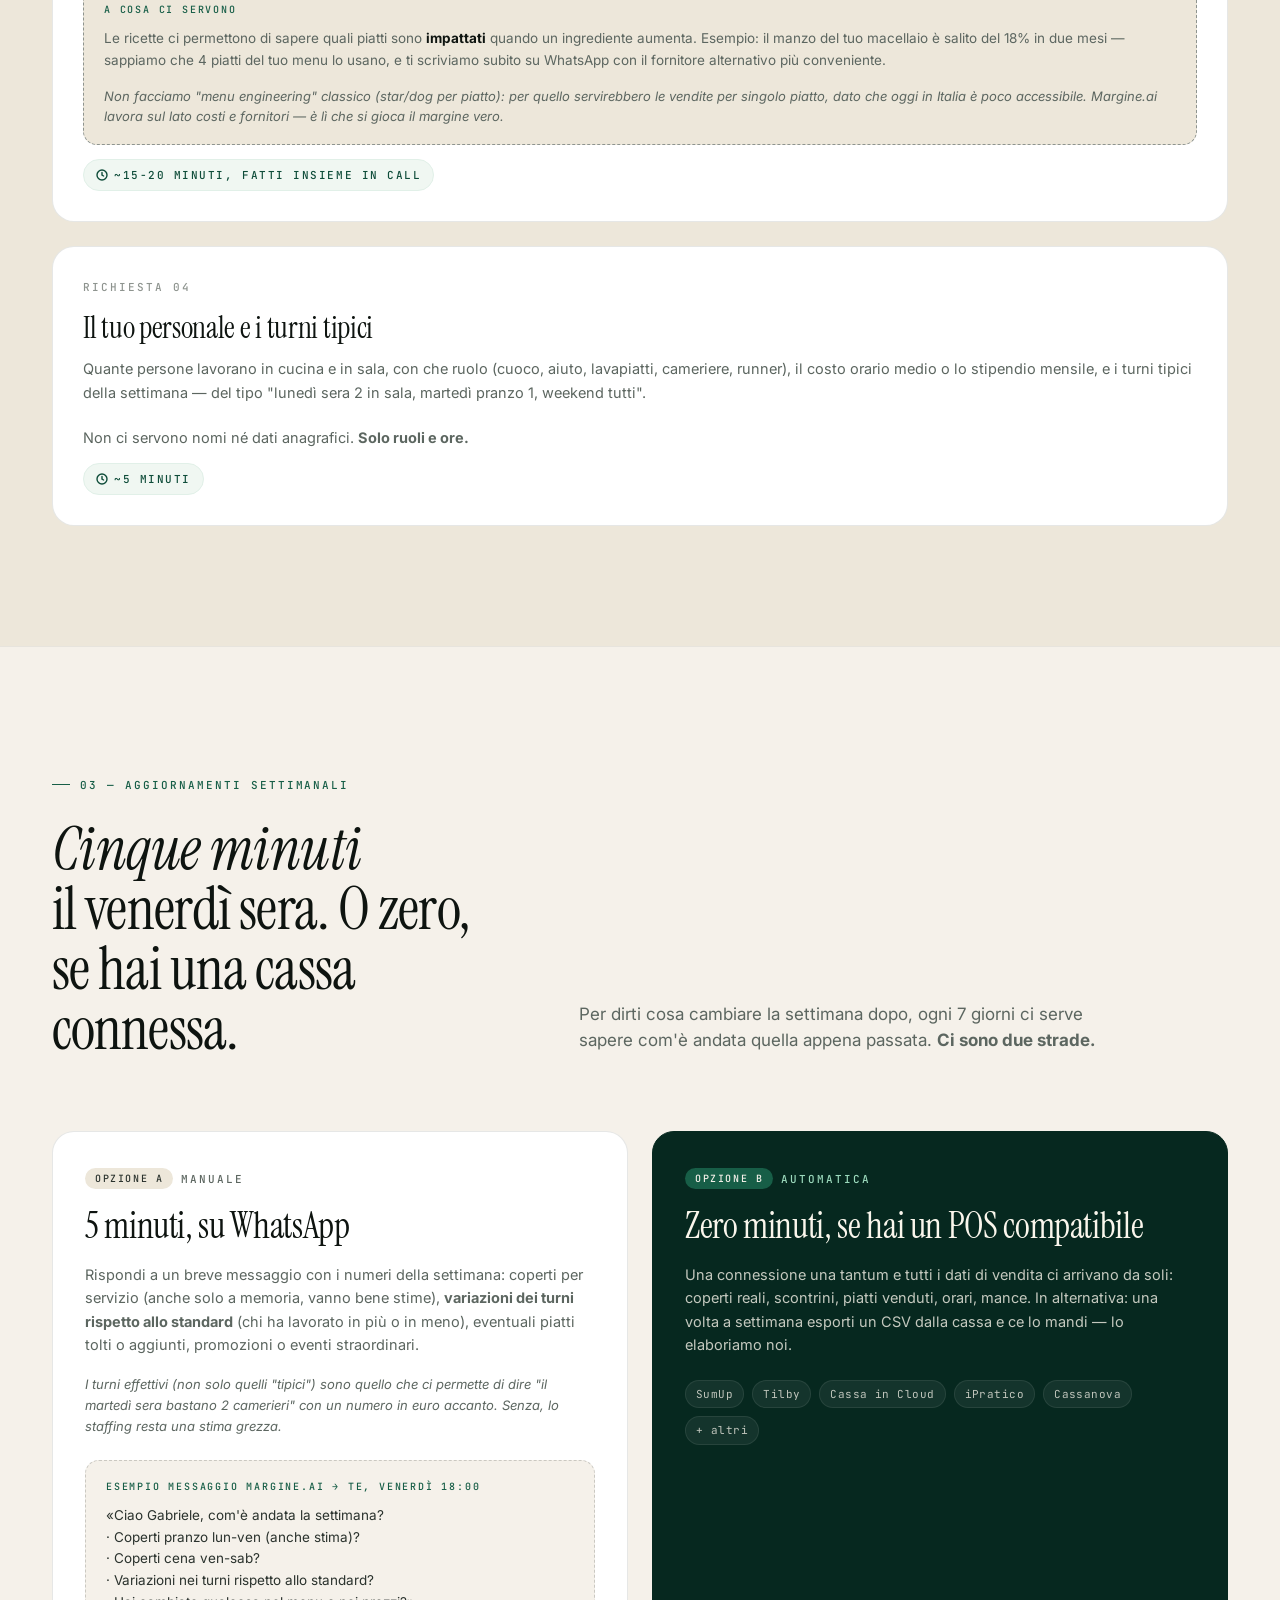
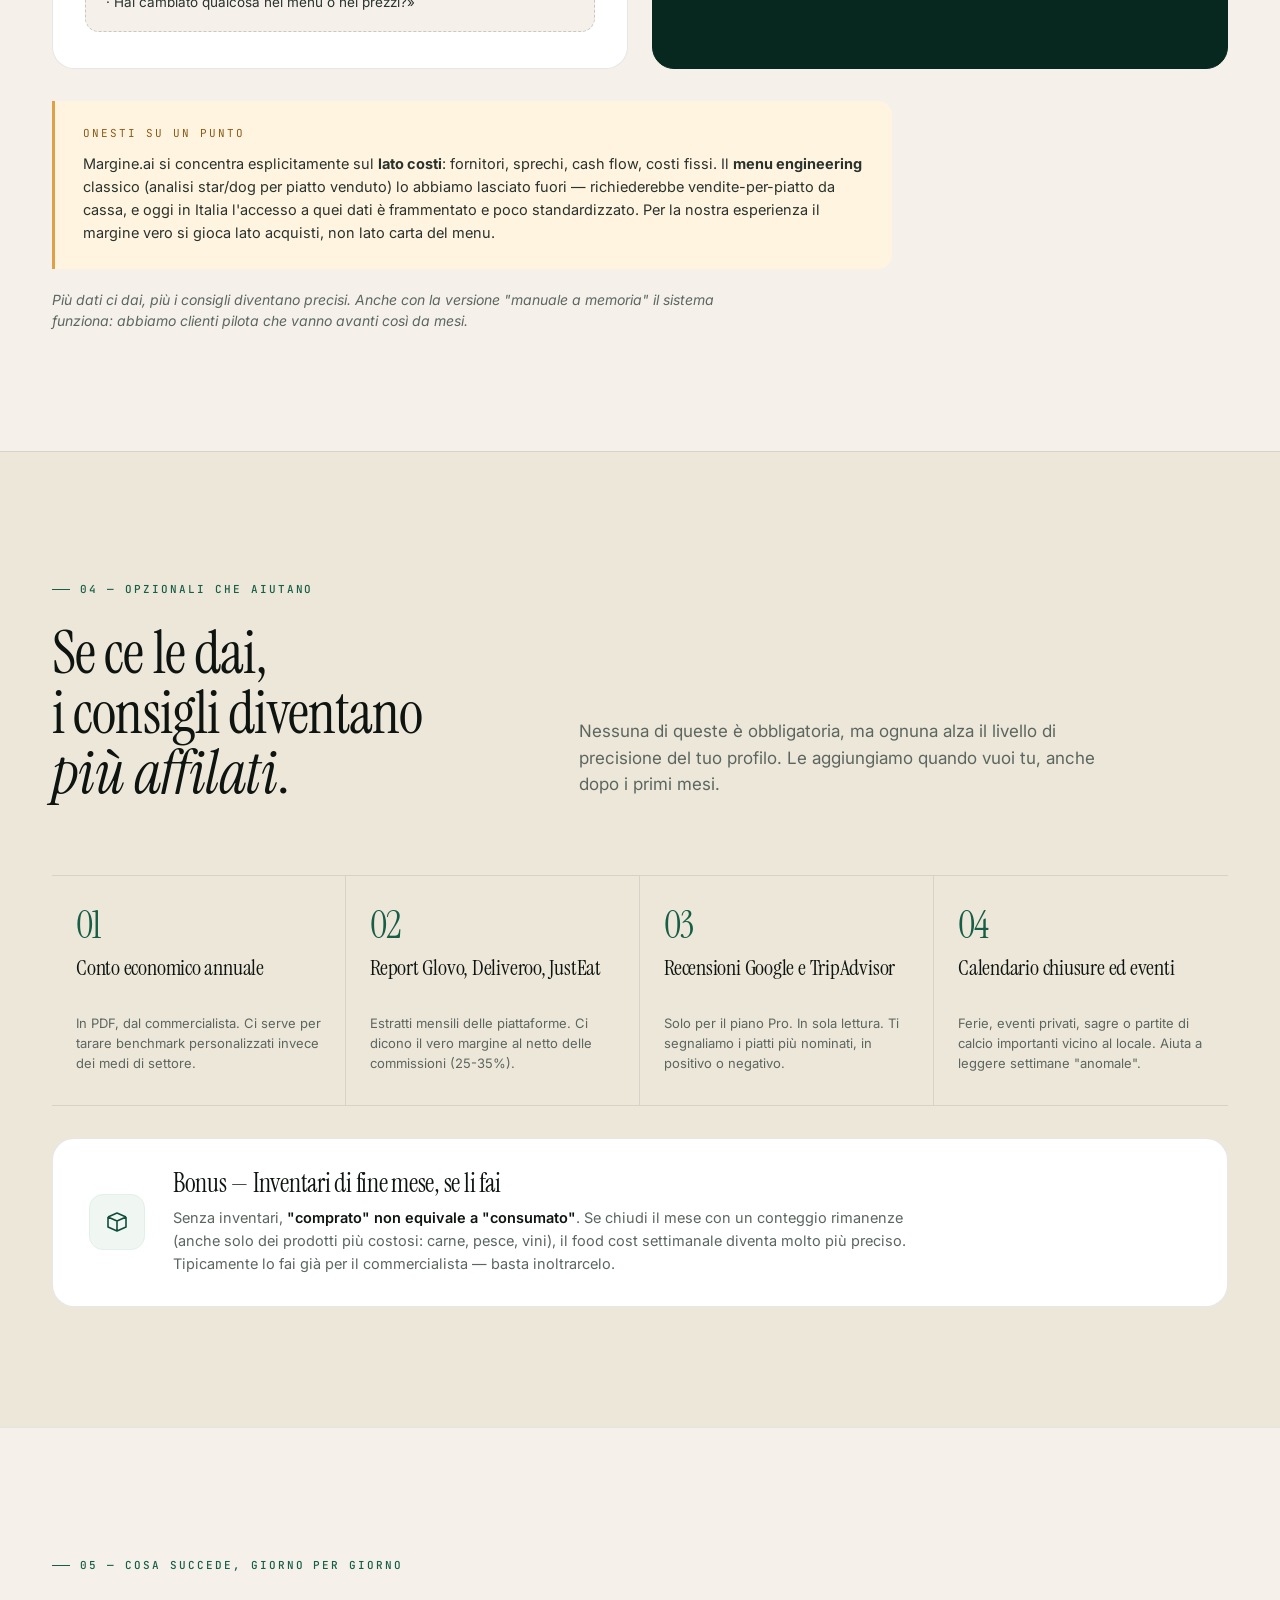
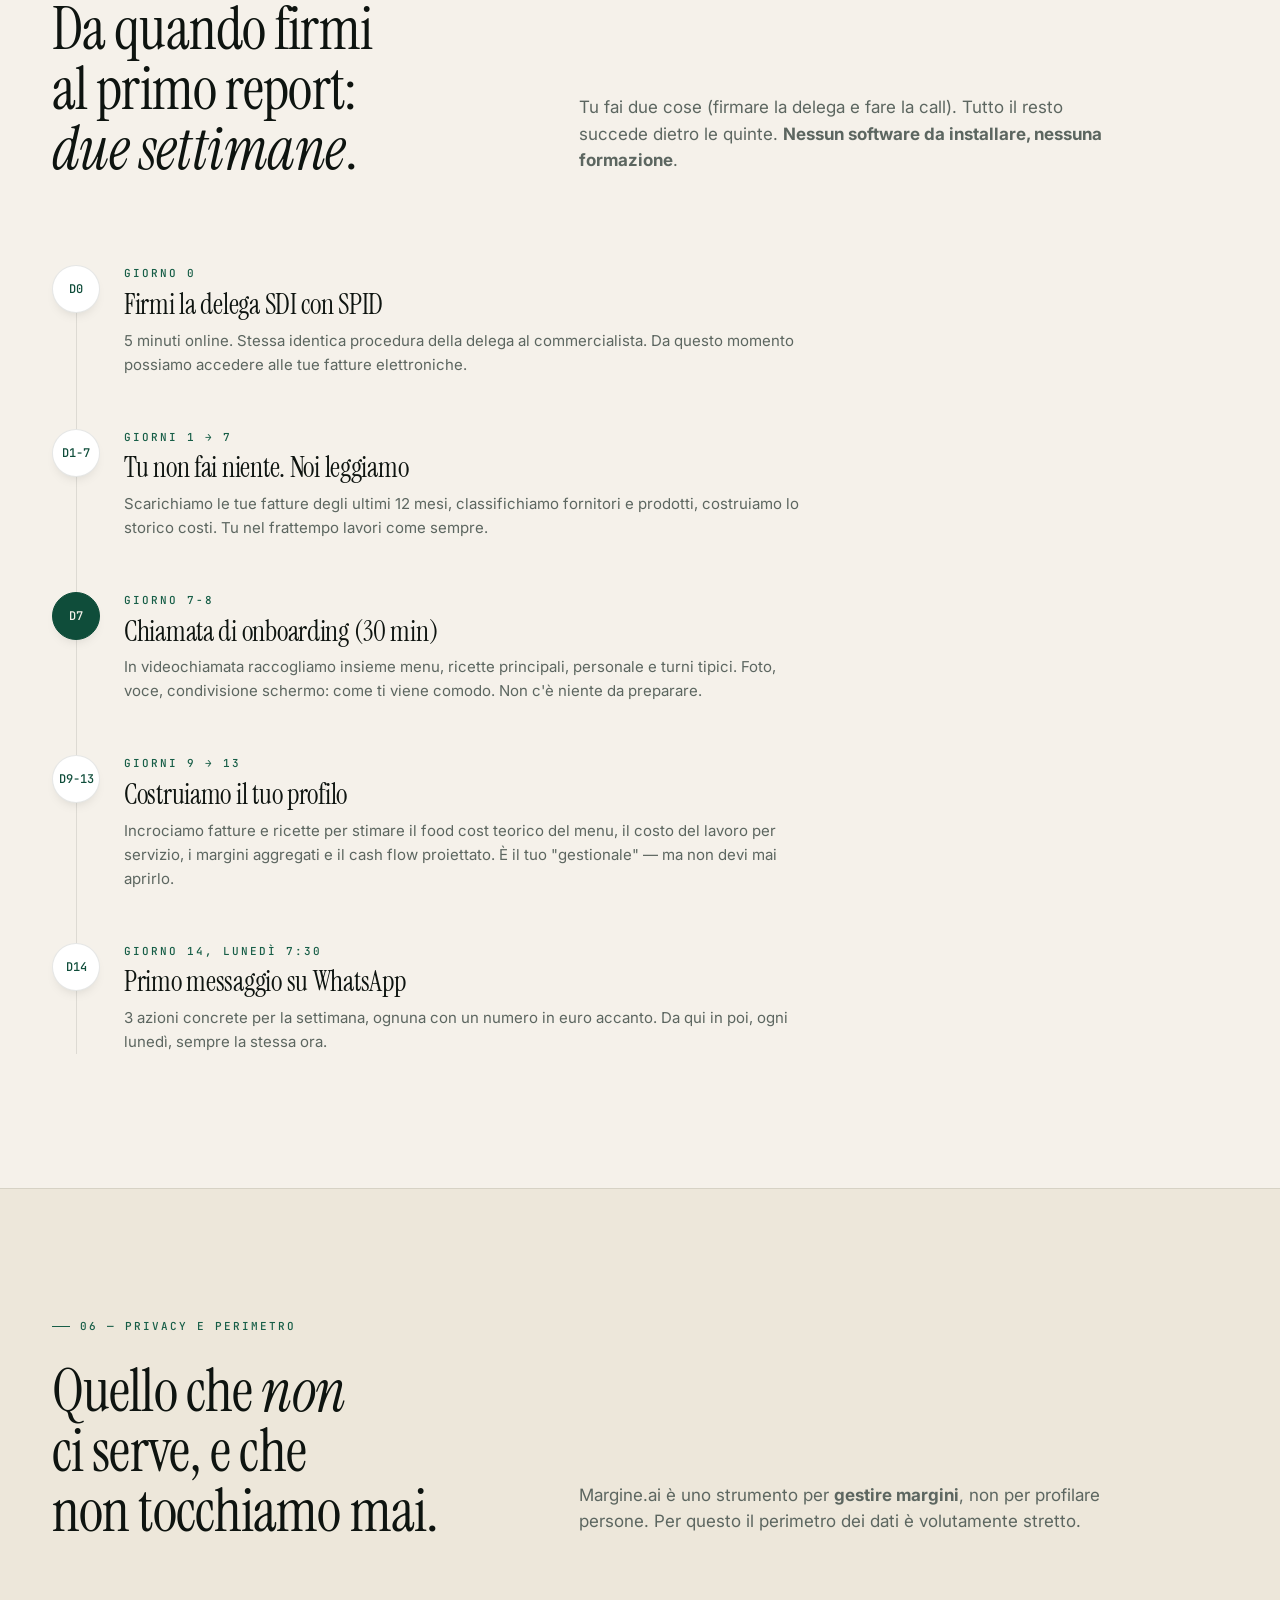
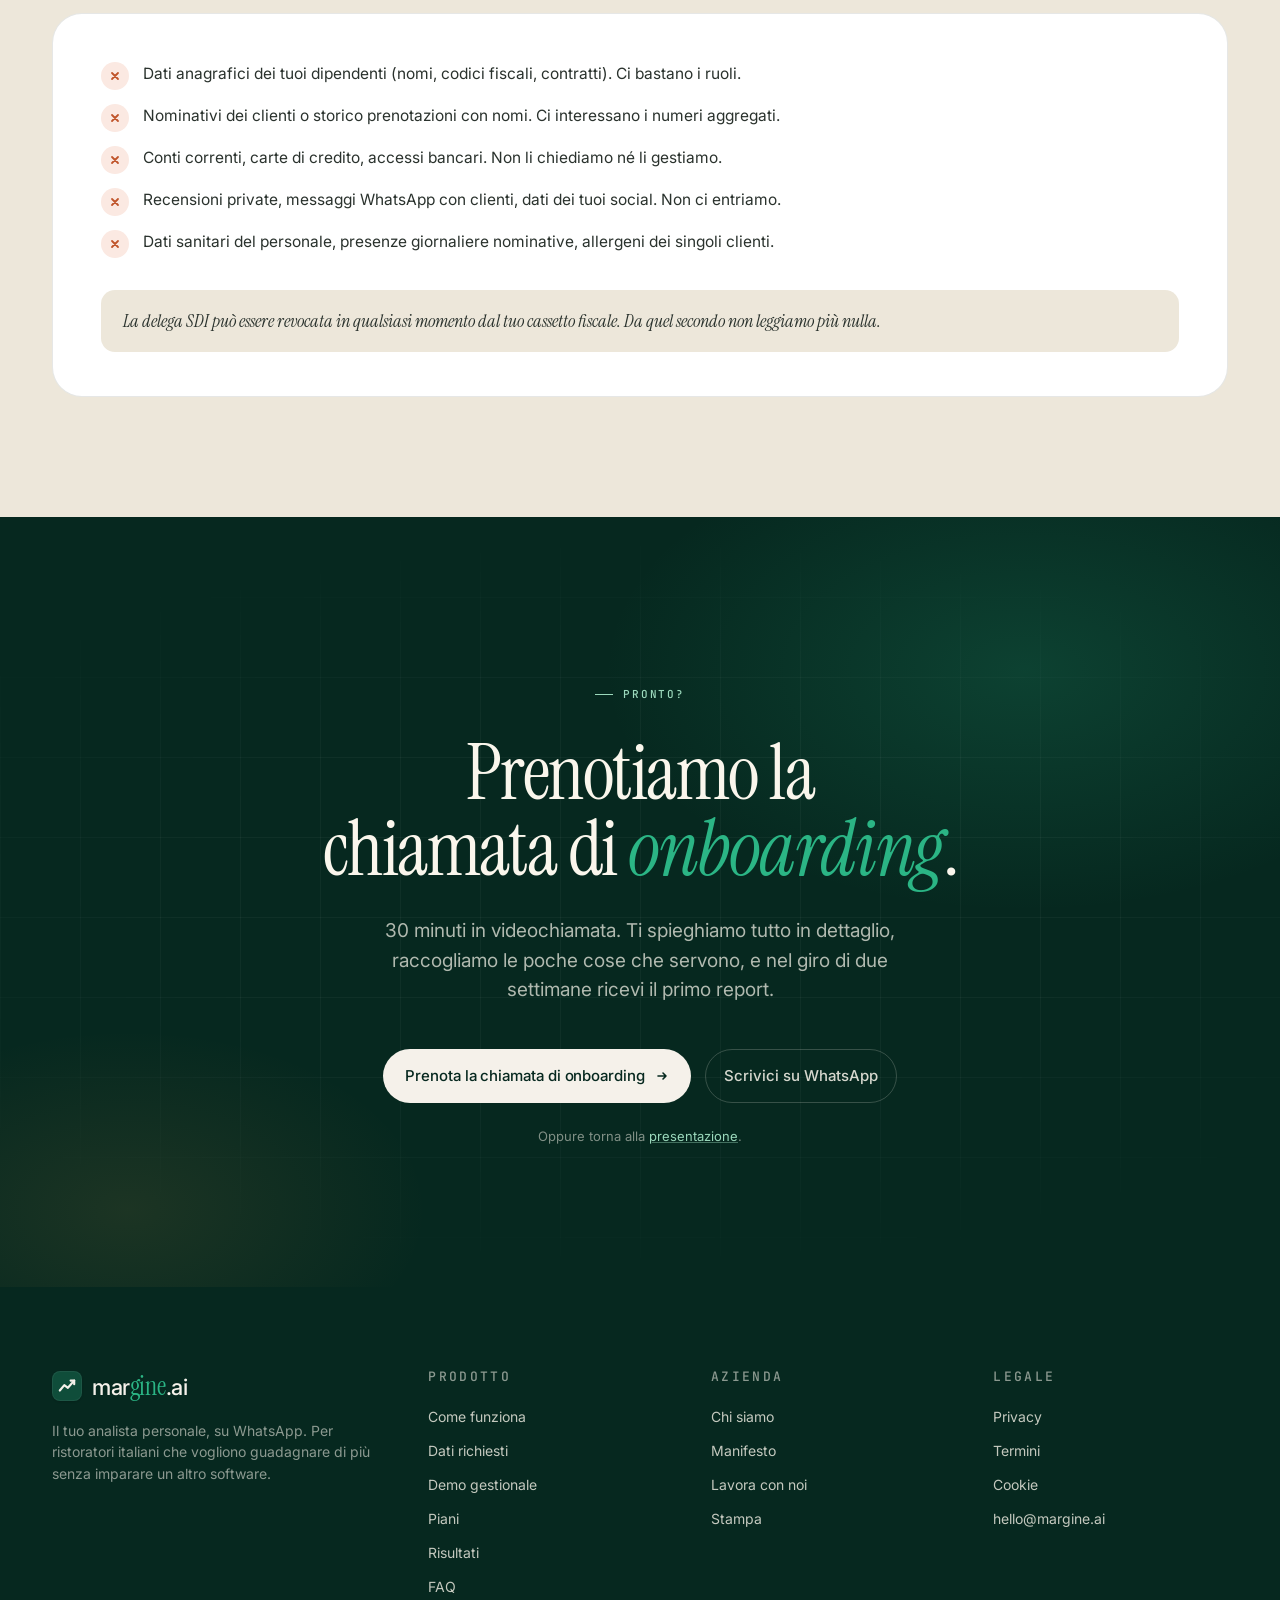
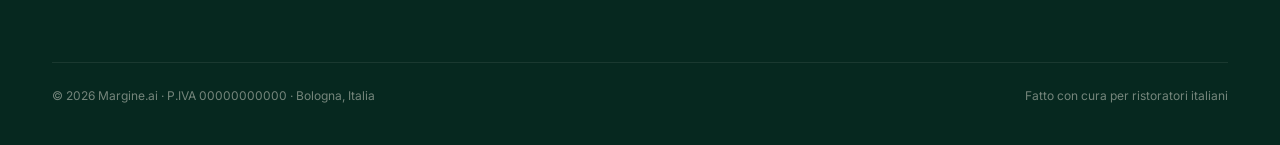
==== commit d6597644: "round 2" ====
--- a/dati.html
+++ b/dati.html
@@ -158,13 +158,21 @@
 }
 .hstat{
   background:#fff;border:1px solid var(--line);
-  border-radius:var(--radius-l);padding:24px 22px;
+  border-radius:var(--radius-l);padding:24px 24px;
 }
 .hstat .num{font-family:var(--serif);font-size:54px;line-height:1;letter-spacing:-0.02em;color:var(--green-800)}
 .hstat .lbl{font-size:13px;color:var(--ink-3);margin-top:10px;line-height:1.5}
 @media (max-width:880px){
   .page-hero-grid{grid-template-columns:1fr;gap:36px}
   .page-hero{padding:48px 0 56px}
+}
+@media (max-width:640px){
+  .block-head{gap:14px;margin-bottom:32px}
+}
+@media (max-width:380px){
+  .nav-cta{padding:7px 12px;font-size:12px}
+  .h-section{font-size:30px}
+  .page-hero h1{font-size:38px}
 }
 
 /* ---------- Section base ---------- */
@@ -526,11 +534,11 @@
   .h-section{font-size:34px;line-height:1.05}
   .page-hero h1{font-size:42px}
   .page-hero{padding:36px 0 48px}
-  .auto-card,.req-card,.weekly-card{padding:26px 22px}
+  .auto-card,.req-card,.weekly-card{padding:24px 24px}
   .auto-card h3,.req-card h3{font-size:24px}
   .weekly-card h3{font-size:28px}
   .tl-body h3{font-size:22px}
-  .privacy-wrap{padding:28px 22px}
+  .privacy-wrap{padding:28px 24px}
   .nope-list li{font-size:14px}
   .final{padding:80px 0 70px}
   .final h2{font-size:42px}
@@ -933,8 +941,7 @@
         Prenota la chiamata di onboarding
         <svg viewBox="0 0 14 14" fill="none"><path d="M3 7h8m-3-3l3 3-3 3" stroke="currentColor" stroke-width="1.6" stroke-linecap="round" stroke-linejoin="round"/></svg>
       </a>
-      <!-- TODO: sostituire +390000000000 col numero WhatsApp Business reale -->
-      <a href="https://wa.me/390000000000" class="btn-ghost">
+      <a href="https://wa.me/393894294405" class="btn-ghost">
         Scrivici su WhatsApp
       </a>
     </div>
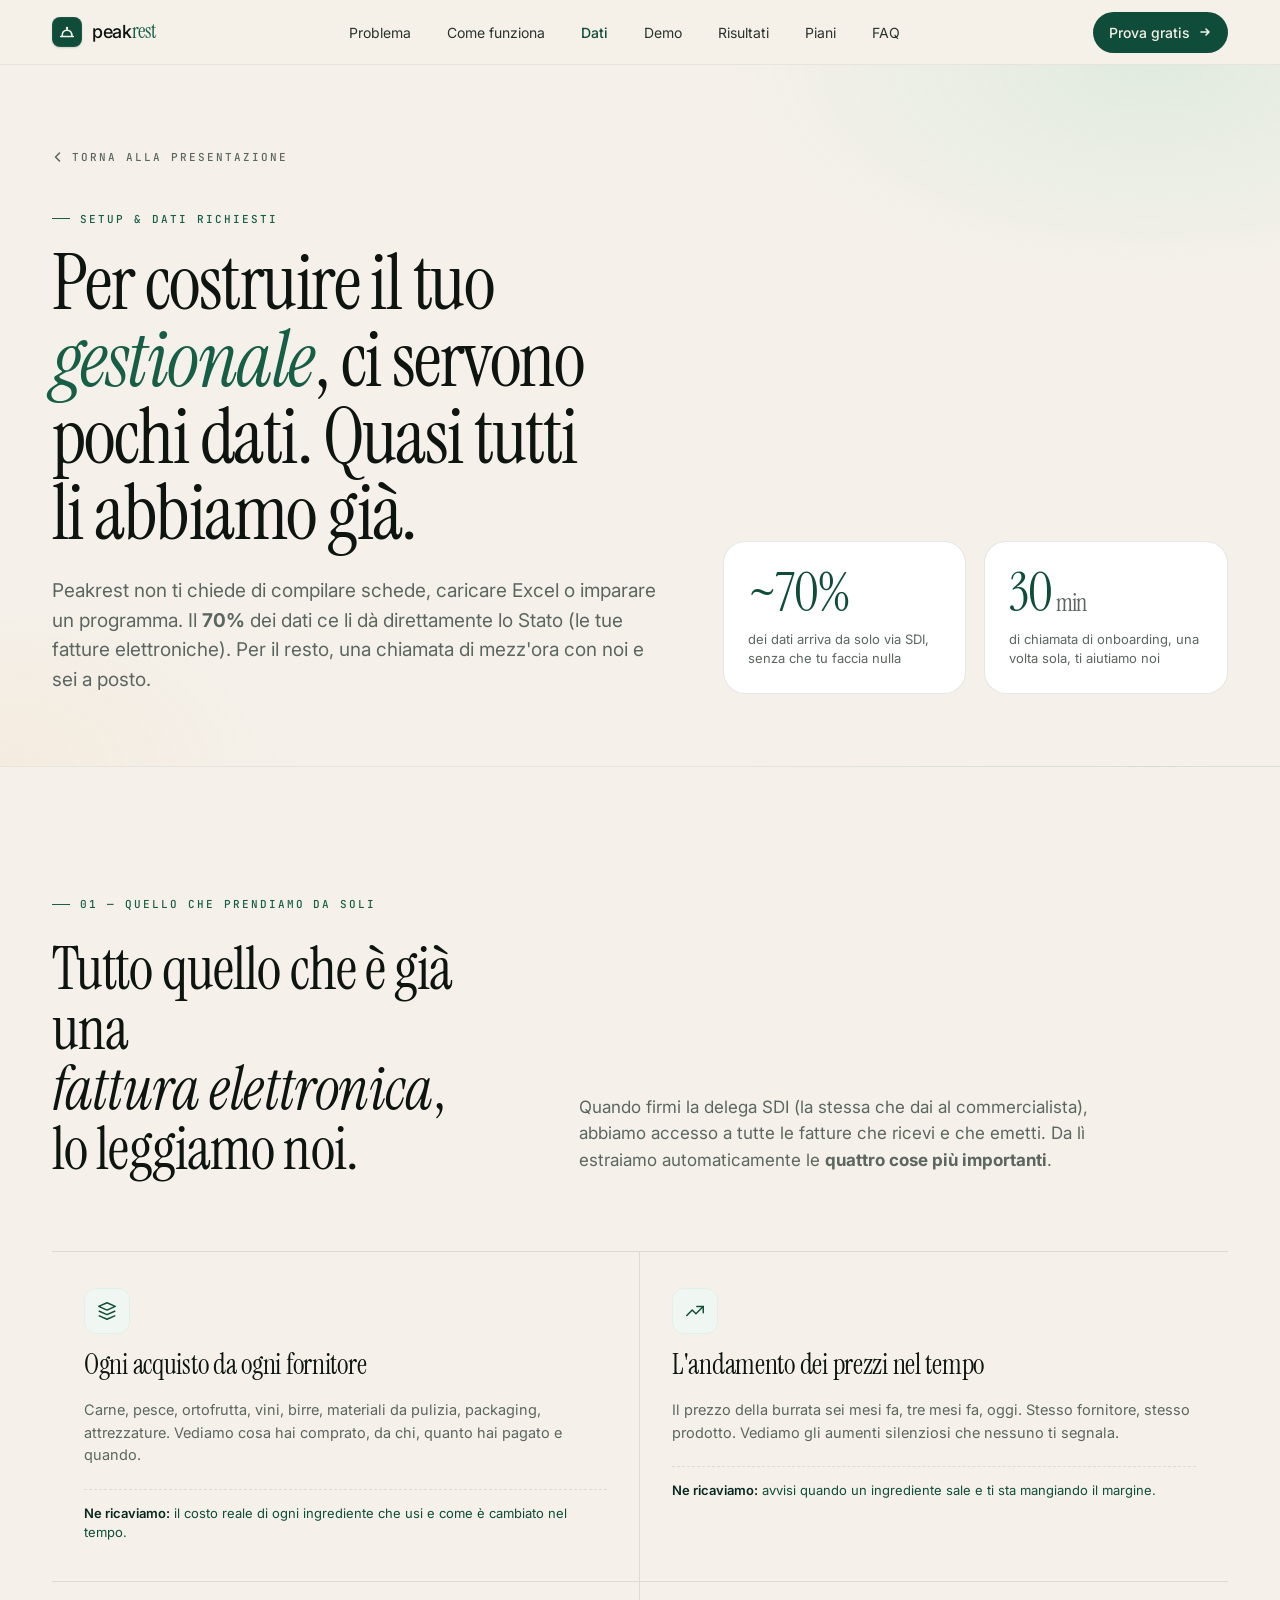
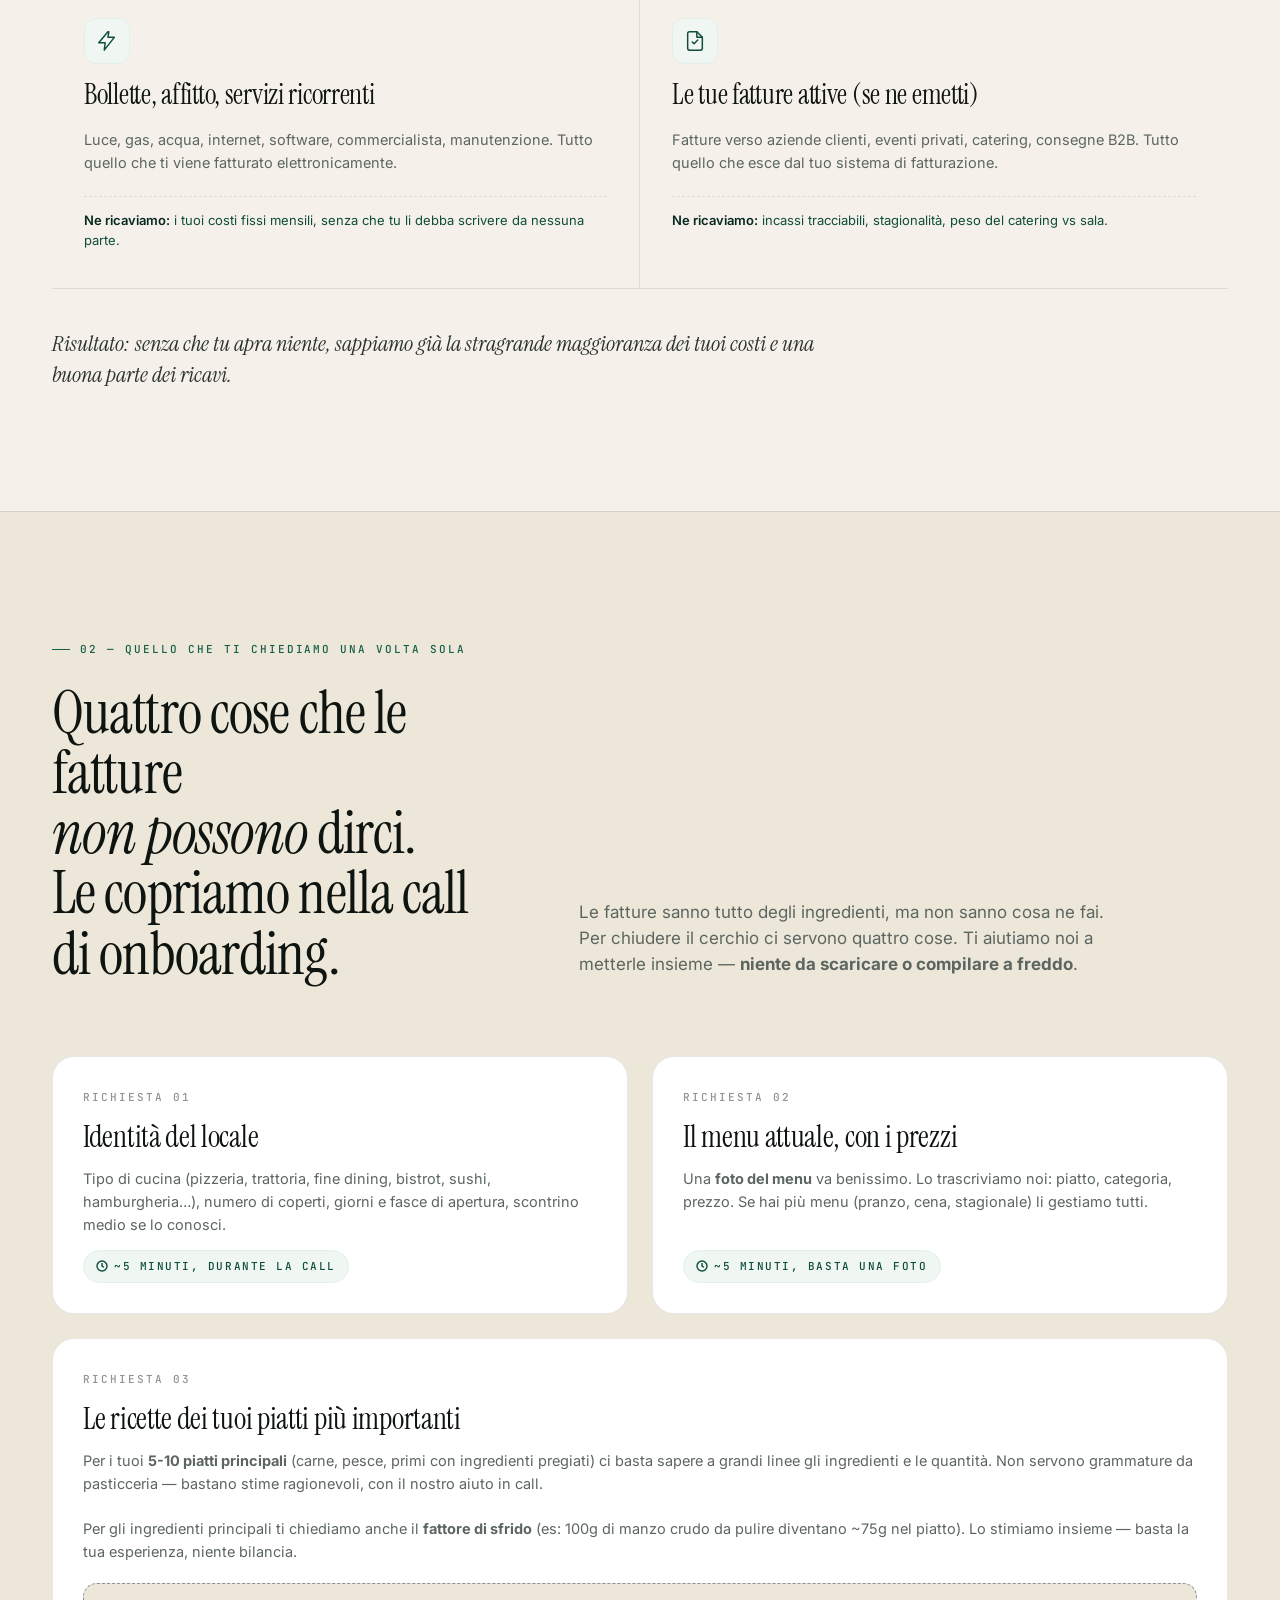
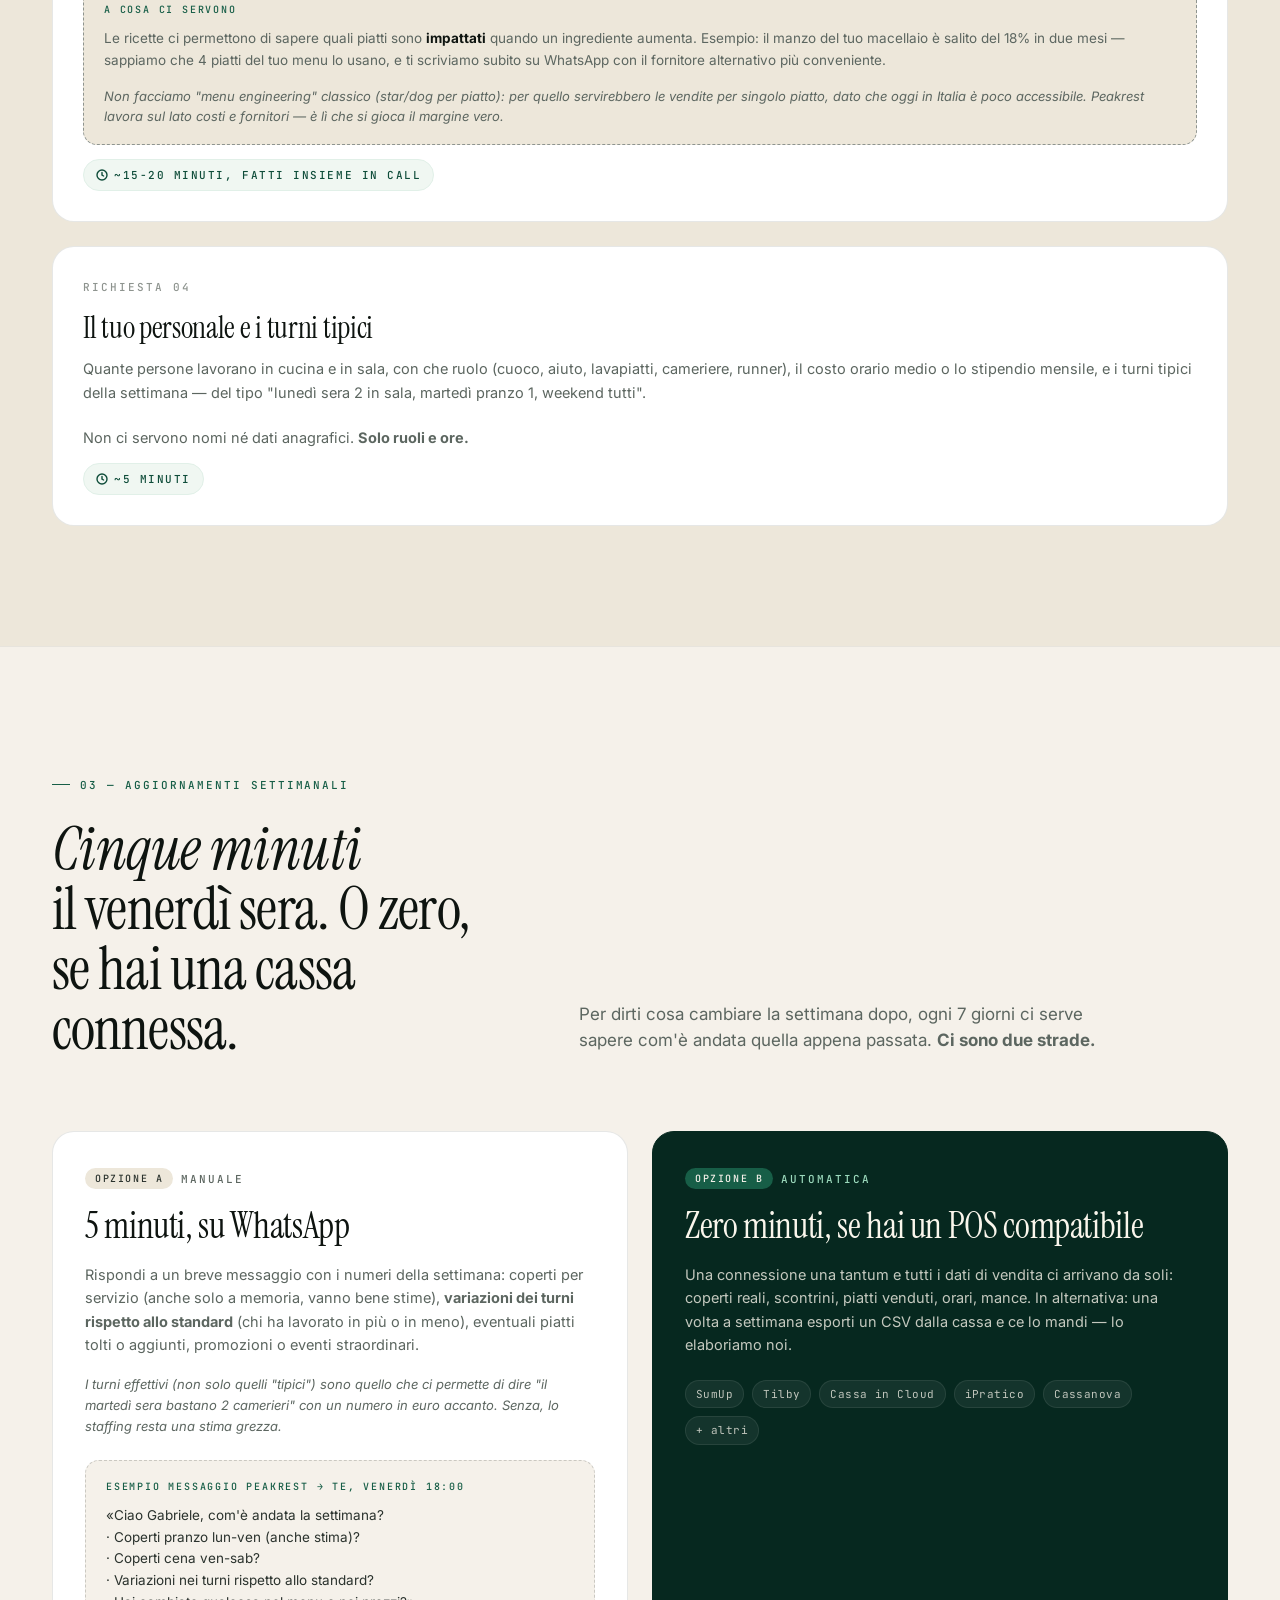
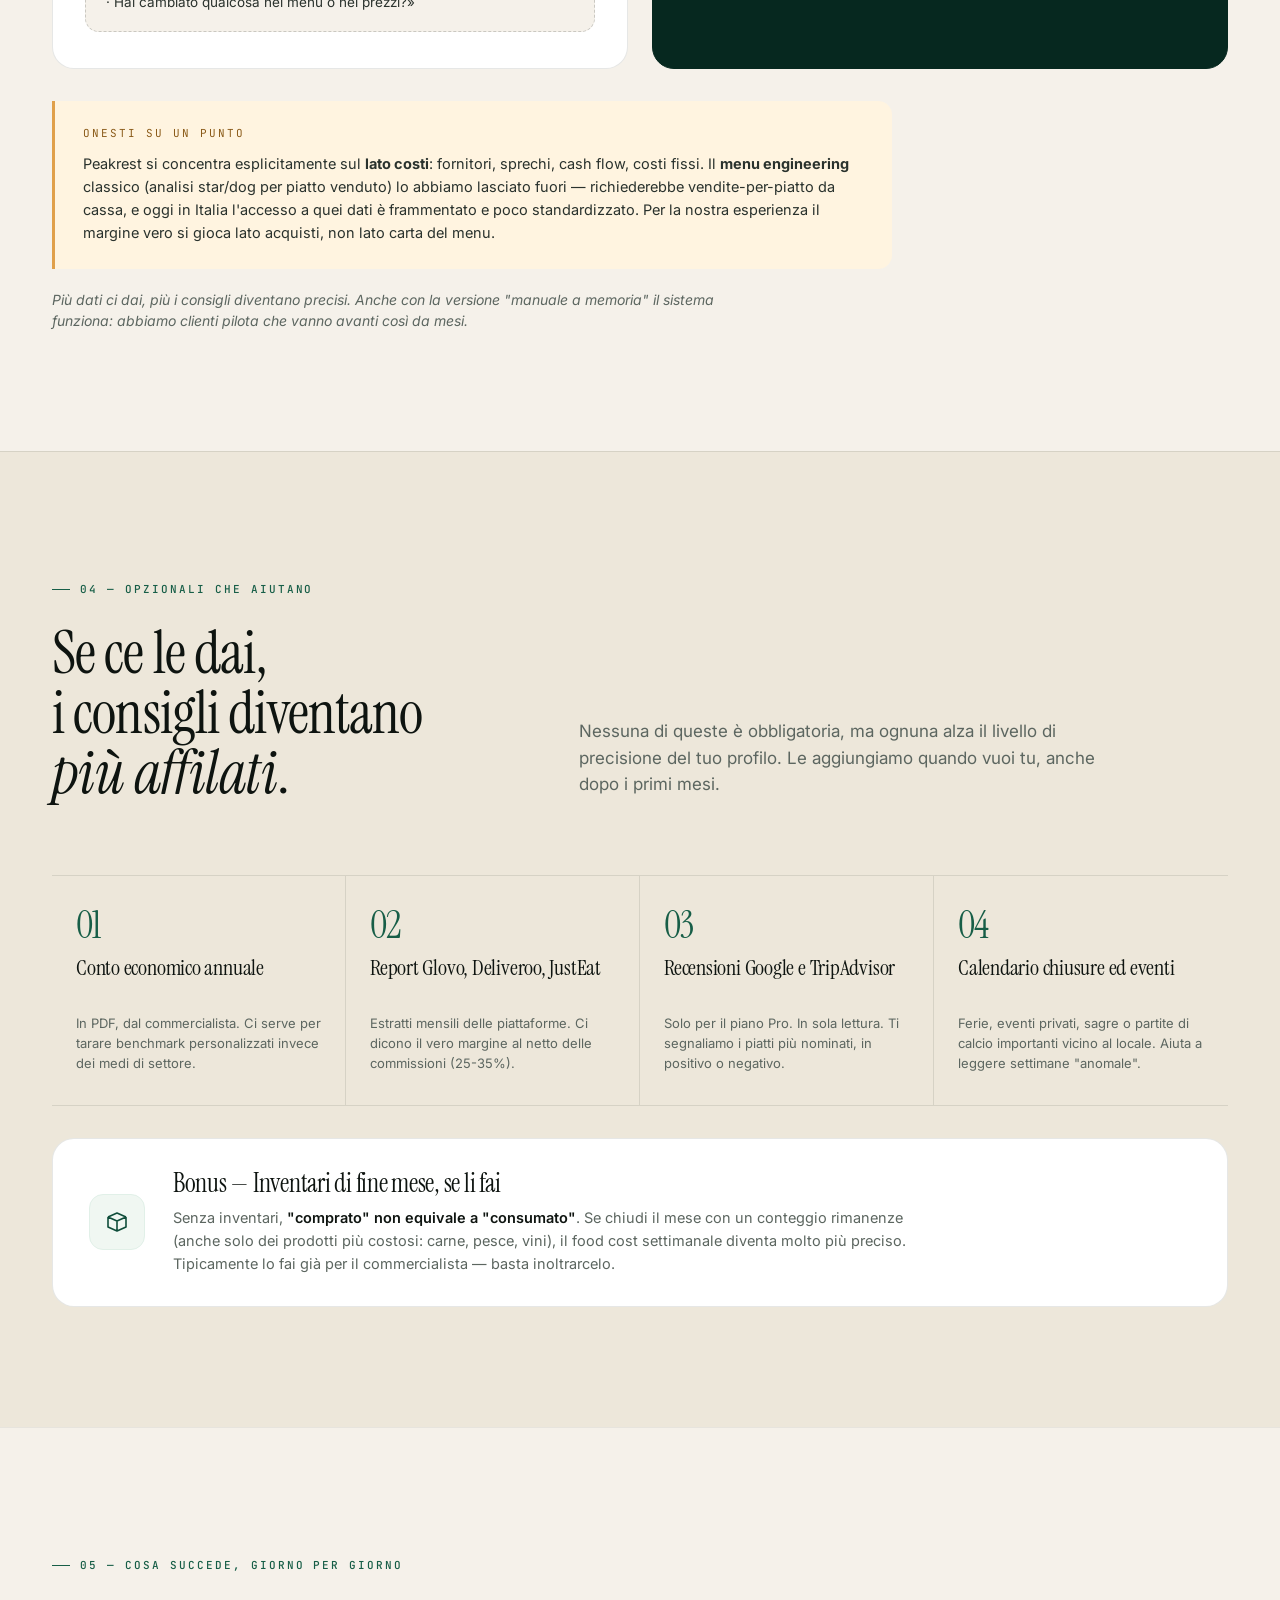
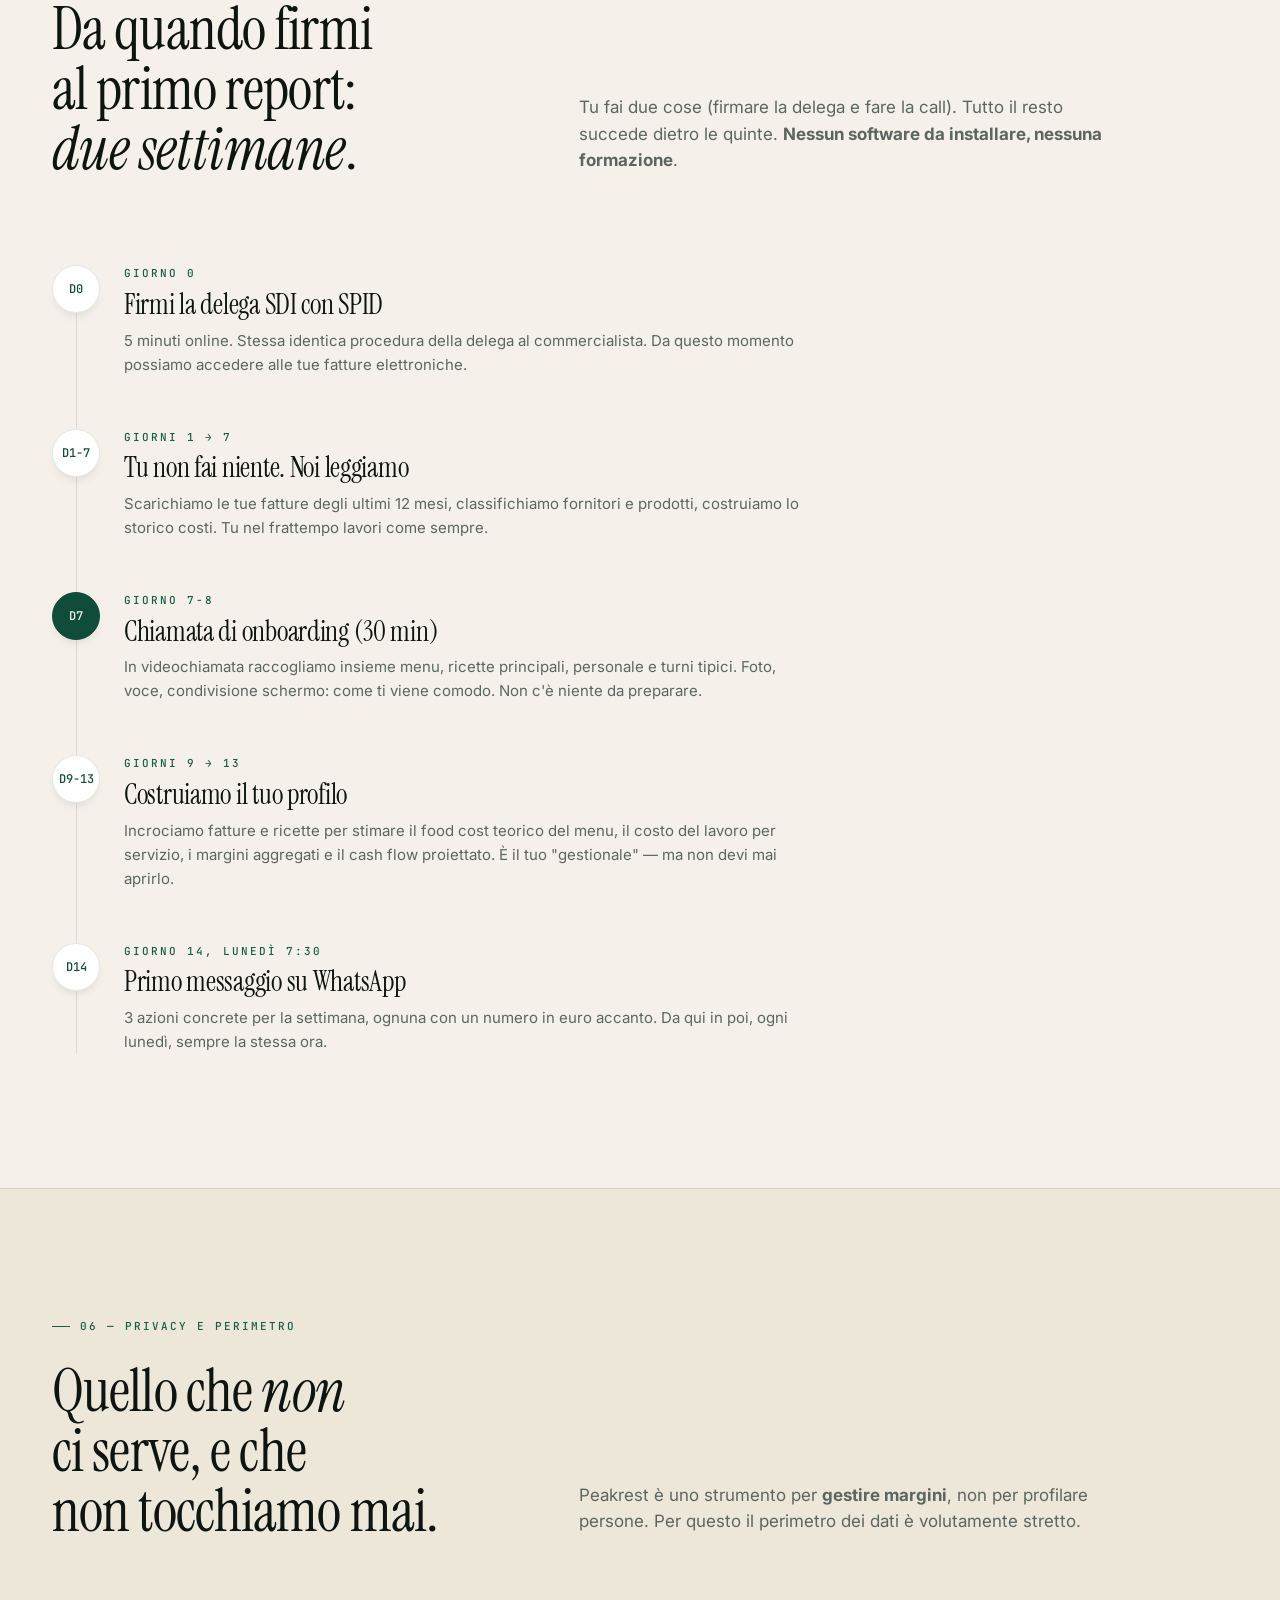
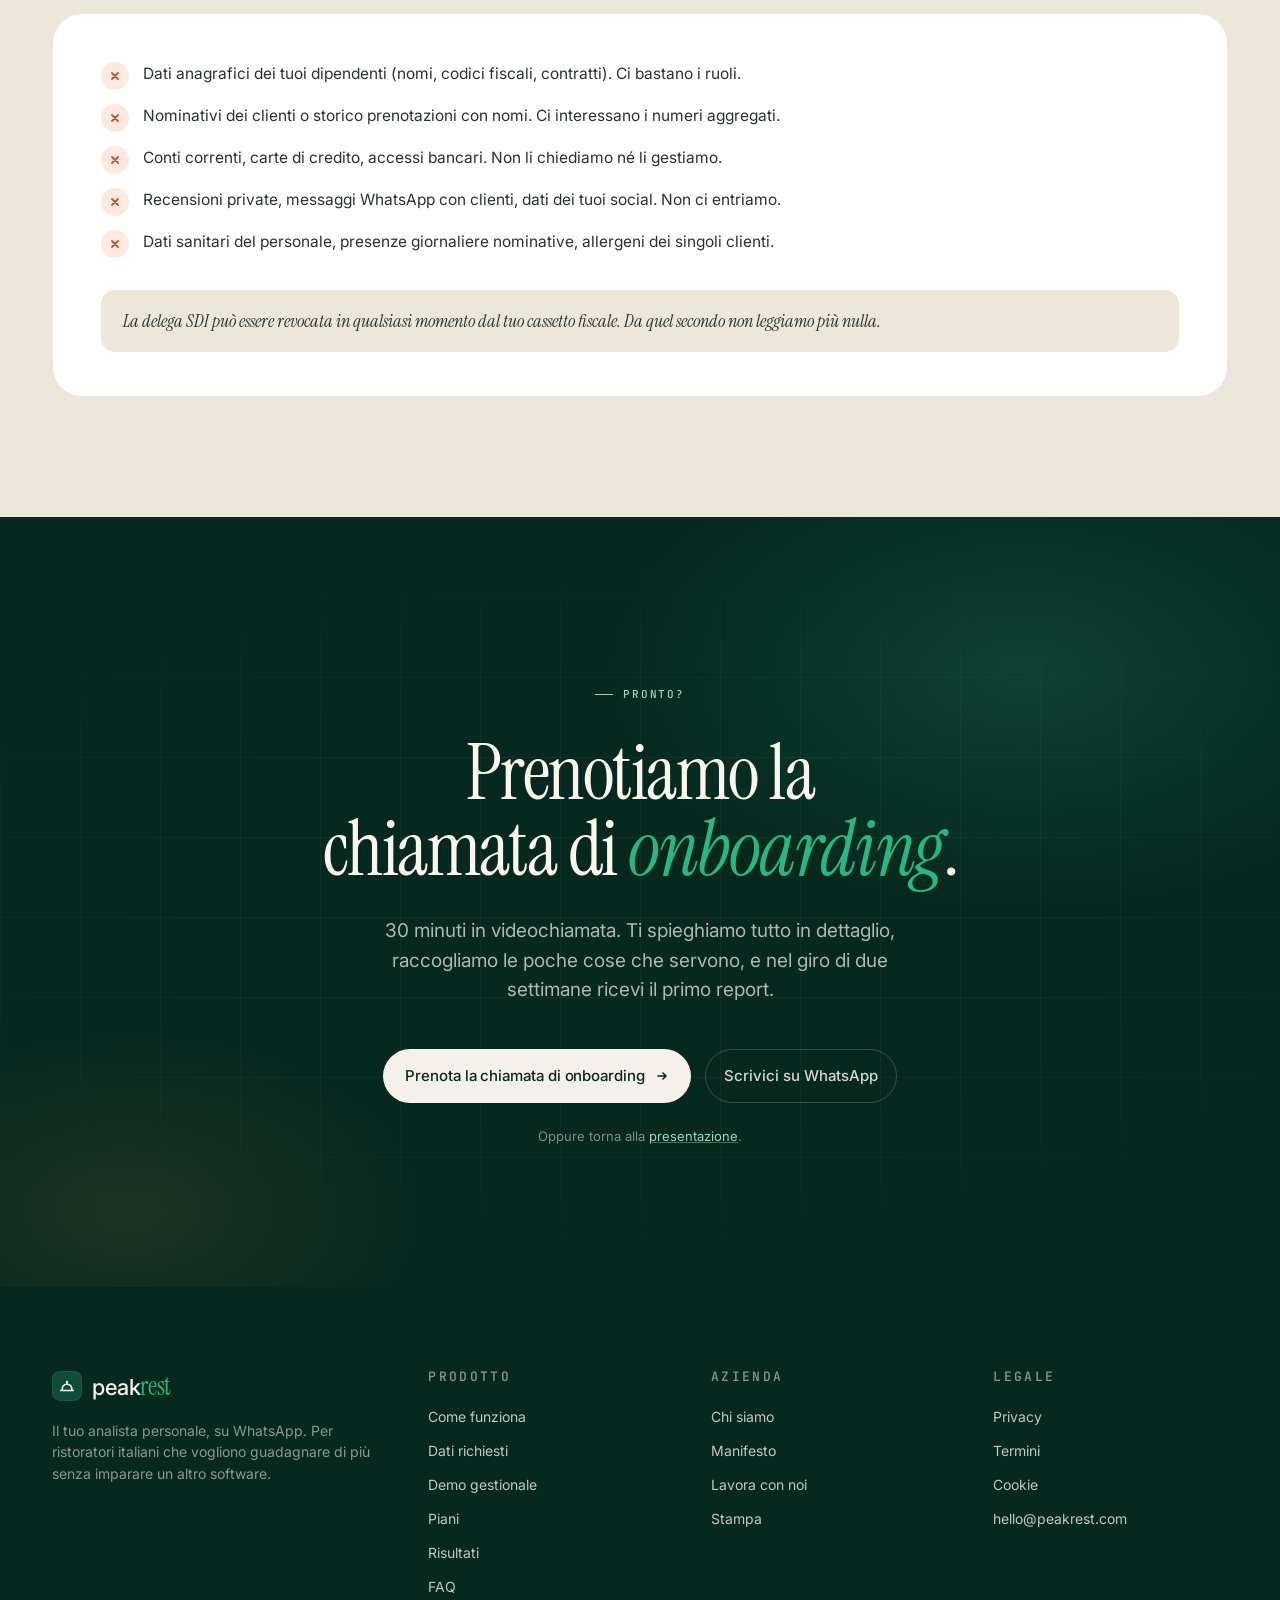
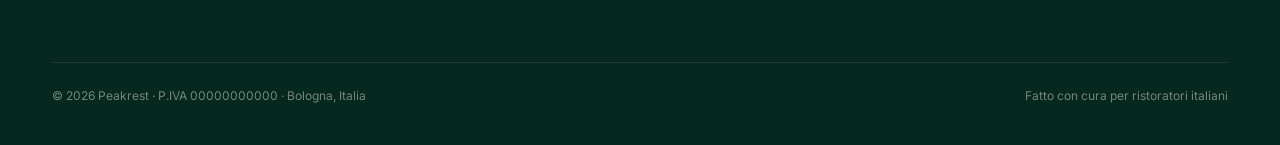
==== commit 60ba8e4a: "logo" ====
--- a/dati.html
+++ b/dati.html
@@ -3,11 +3,11 @@
 <head>
 <meta charset="UTF-8" />
 <meta name="viewport" content="width=device-width, initial-scale=1.0" />
-<title>Margine.ai — Quali dati ci servono per costruire il tuo profilo</title>
-<meta name="description" content="Cosa serve davvero per attivare Margine.ai: cosa prendiamo automaticamente dalle fatture elettroniche, cosa ti chiediamo una volta sola, cosa ci aggiorni ogni settimana." />
+<title>Peakrest — Quali dati ci servono per costruire il tuo profilo</title>
+<meta name="description" content="Cosa serve davvero per attivare Peakrest: cosa prendiamo automaticamente dalle fatture elettroniche, cosa ti chiediamo una volta sola, cosa ci aggiorni ogni settimana." />
 <meta name="theme-color" content="#0F4D3A" />
 
-<link rel="icon" type="image/svg+xml" href="data:image/svg+xml;utf8,<svg xmlns='http://www.w3.org/2000/svg' viewBox='0 0 32 32'><rect width='32' height='32' rx='8' fill='%230F4D3A'/><path d='M8 22 L13 14 L17 18 L24 8' stroke='%23F5F1EA' stroke-width='2.6' fill='none' stroke-linecap='round' stroke-linejoin='round'/><path d='M19 8 L24 8 L24 13' stroke='%23F5F1EA' stroke-width='2.6' fill='none' stroke-linecap='round' stroke-linejoin='round'/></svg>" />
+<link rel="icon" type="image/svg+xml" href="data:image/svg+xml;utf8,<svg xmlns='http://www.w3.org/2000/svg' viewBox='0 0 32 32'><rect width='32' height='32' rx='8' fill='%230F4D3A'/><path d='M5 23 H27 M7 23 Q7 12 16 12 Q25 12 25 23' stroke='%23F5F1EA' stroke-width='2.4' fill='none' stroke-linecap='round' stroke-linejoin='round'/><circle cx='16' cy='8.5' r='1.6' fill='%23F5F1EA'/><line x1='16' y1='10.1' x2='16' y2='11.9' stroke='%23F5F1EA' stroke-width='2.4' stroke-linecap='round'/></svg>" />
 
 <link rel="preconnect" href="https://fonts.googleapis.com" />
 <link rel="preconnect" href="https://fonts.gstatic.com" crossorigin />
@@ -557,11 +557,11 @@
     <a class="logo" href="index.html">
       <span class="logo-mark" aria-hidden="true">
         <svg viewBox="0 0 20 20" fill="none">
-          <polyline points="2,15 7,9 11,12 18,4" stroke="#F5F1EA" stroke-width="2.4" stroke-linecap="round" stroke-linejoin="round"/>
-          <polyline points="14,4 18,4 18,8" stroke="#F5F1EA" stroke-width="2.4" stroke-linecap="round" stroke-linejoin="round"/>
+          <path d="M3 15 H17 M4.5 15 Q4.5 8 10 8 Q15.5 8 15.5 15" stroke="#F5F1EA" stroke-width="1.8" stroke-linecap="round" stroke-linejoin="round" fill="none"/>
+          <circle cx="10" cy="5.5" r="1.3" fill="#F5F1EA"/><line x1="10" y1="6.8" x2="10" y2="8" stroke="#F5F1EA" stroke-width="1.8" stroke-linecap="round"/>
         </svg>
       </span>
-      <span class="logo-name">mar<em>gine</em>.ai</span>
+      <span class="logo-name">peak<em>rest</em></span>
     </a>
     <nav class="nav-links" aria-label="Sezioni">
       <a href="index.html#problema">Problema</a>
@@ -591,7 +591,7 @@
       <div>
         <span class="eyebrow">Setup &amp; dati richiesti</span>
         <h1>Per costruire il tuo<br/><em>gestionale</em>, ci servono<br/>pochi dati. Quasi tutti<br/>li abbiamo già.</h1>
-        <p class="lead">Margine.ai non ti chiede di compilare schede, caricare Excel o imparare un programma. Il <strong>70%</strong> dei dati ce li dà direttamente lo Stato (le tue fatture elettroniche). Per il resto, una chiamata di mezz'ora con noi e sei a posto.</p>
+        <p class="lead">Peakrest non ti chiede di compilare schede, caricare Excel o imparare un programma. Il <strong>70%</strong> dei dati ce li dà direttamente lo Stato (le tue fatture elettroniche). Per il resto, una chiamata di mezz'ora con noi e sei a posto.</p>
       </div>
       <div class="page-hero-stats">
         <div class="hstat">
@@ -703,7 +703,7 @@
         <div class="example">
           <div class="example-eyebrow">A cosa ci servono</div>
           <p style="margin-top:0;font-size:13.5px;line-height:1.6;color:var(--ink-3)">Le ricette ci permettono di sapere quali piatti sono <strong style="color:var(--ink)">impattati</strong> quando un ingrediente aumenta. Esempio: il manzo del tuo macellaio è salito del 18% in due mesi — sappiamo che 4 piatti del tuo menu lo usano, e ti scriviamo subito su WhatsApp con il fornitore alternativo più conveniente.</p>
-          <p style="margin-top:14px;font-size:13px;line-height:1.55;color:var(--ink-3);font-style:italic">Non facciamo "menu engineering" classico (star/dog per piatto): per quello servirebbero le vendite per singolo piatto, dato che oggi in Italia è poco accessibile. Margine.ai lavora sul lato costi e fornitori — è lì che si gioca il margine vero.</p>
+          <p style="margin-top:14px;font-size:13px;line-height:1.55;color:var(--ink-3);font-style:italic">Non facciamo "menu engineering" classico (star/dog per piatto): per quello servirebbero le vendite per singolo piatto, dato che oggi in Italia è poco accessibile. Peakrest lavora sul lato costi e fornitori — è lì che si gioca il margine vero.</p>
         </div>
         <div class="req-meta">
           <svg viewBox="0 0 12 12" fill="none"><circle cx="6" cy="6" r="5" stroke="currentColor" stroke-width="1.4"/><path d="M6 3.5V6l1.6 1" stroke="currentColor" stroke-width="1.4" stroke-linecap="round"/></svg>
@@ -745,7 +745,7 @@
         <p>Rispondi a un breve messaggio con i numeri della settimana: coperti per servizio (anche solo a memoria, vanno bene stime), <strong>variazioni dei turni rispetto allo standard</strong> (chi ha lavorato in più o in meno), eventuali piatti tolti o aggiunti, promozioni o eventi straordinari.</p>
         <p style="font-size:13px;color:var(--ink-3);font-style:italic">I turni effettivi (non solo quelli "tipici") sono quello che ci permette di dire <em>"il martedì sera bastano 2 camerieri"</em> con un numero in euro accanto. Senza, lo staffing resta una stima grezza.</p>
         <div class="example">
-          <div class="example-eyebrow">Esempio messaggio Margine.ai → te, venerdì 18:00</div>
+          <div class="example-eyebrow">Esempio messaggio Peakrest → te, venerdì 18:00</div>
           «Ciao Gabriele, com'è andata la settimana?<br/>
           · Coperti pranzo lun-ven (anche stima)?<br/>
           · Coperti cena ven-sab?<br/>
@@ -772,7 +772,7 @@
     <div style="margin-top:32px;padding:24px 28px;background:#FFF4E0;border-left:3px solid var(--amber);border-radius:0 var(--radius-m) var(--radius-m) 0;max-width:840px">
       <div style="font-family:var(--mono);font-size:11px;text-transform:uppercase;letter-spacing:0.18em;color:#8A5A18;margin-bottom:10px">Onesti su un punto</div>
       <p style="font-size:14.5px;color:var(--ink-2);line-height:1.6">
-        Margine.ai si concentra esplicitamente sul <strong>lato costi</strong>: fornitori, sprechi, cash flow, costi fissi. Il <strong>menu engineering</strong> classico (analisi star/dog per piatto venduto) lo abbiamo lasciato fuori — richiederebbe vendite-per-piatto da cassa, e oggi in Italia l'accesso a quei dati è frammentato e poco standardizzato. Per la nostra esperienza il margine vero si gioca lato acquisti, non lato carta del menu.
+        Peakrest si concentra esplicitamente sul <strong>lato costi</strong>: fornitori, sprechi, cash flow, costi fissi. Il <strong>menu engineering</strong> classico (analisi star/dog per piatto venduto) lo abbiamo lasciato fuori — richiederebbe vendite-per-piatto da cassa, e oggi in Italia l'accesso a quei dati è frammentato e poco standardizzato. Per la nostra esperienza il margine vero si gioca lato acquisti, non lato carta del menu.
       </p>
     </div>
     <p style="margin-top:20px;font-size:14px;color:var(--ink-3);font-style:italic;max-width:680px">
@@ -896,7 +896,7 @@
         <h2 class="h-section">Quello che <em class="serif italic">non</em><br/>ci serve, e che<br/>non tocchiamo mai.</h2>
       </div>
       <div class="right">
-        Margine.ai è uno strumento per <strong>gestire margini</strong>, non per profilare persone. Per questo il perimetro dei dati è volutamente stretto.
+        Peakrest è uno strumento per <strong>gestire margini</strong>, non per profilare persone. Per questo il perimetro dei dati è volutamente stretto.
       </div>
     </div>
 
@@ -937,7 +937,7 @@
     <h2>Prenotiamo la<br/>chiamata di <em>onboarding</em>.</h2>
     <p>30 minuti in videochiamata. Ti spieghiamo tutto in dettaglio, raccogliamo le poche cose che servono, e nel giro di due settimane ricevi il primo report.</p>
     <div class="final-cta">
-      <a href="mailto:hello@margine.ai?subject=Onboarding%20Margine.ai" class="btn-primary">
+      <a href="mailto:hello@peakrest.com?subject=Onboarding%20Peakrest" class="btn-primary">
         Prenota la chiamata di onboarding
         <svg viewBox="0 0 14 14" fill="none"><path d="M3 7h8m-3-3l3 3-3 3" stroke="currentColor" stroke-width="1.6" stroke-linecap="round" stroke-linejoin="round"/></svg>
       </a>
@@ -957,11 +957,11 @@
         <a class="logo" href="index.html">
           <span class="logo-mark" aria-hidden="true">
             <svg viewBox="0 0 20 20" fill="none">
-              <polyline points="2,15 7,9 11,12 18,4" stroke="#F5F1EA" stroke-width="2.4" stroke-linecap="round" stroke-linejoin="round"/>
-              <polyline points="14,4 18,4 18,8" stroke="#F5F1EA" stroke-width="2.4" stroke-linecap="round" stroke-linejoin="round"/>
+              <path d="M3 15 H17 M4.5 15 Q4.5 8 10 8 Q15.5 8 15.5 15" stroke="#F5F1EA" stroke-width="1.8" stroke-linecap="round" stroke-linejoin="round" fill="none"/>
+              <circle cx="10" cy="5.5" r="1.3" fill="#F5F1EA"/><line x1="10" y1="6.8" x2="10" y2="8" stroke="#F5F1EA" stroke-width="1.8" stroke-linecap="round"/>
             </svg>
           </span>
-          <span class="logo-name">mar<em>gine</em>.ai</span>
+          <span class="logo-name">peak<em>rest</em></span>
         </a>
         <p>Il tuo analista personale, su WhatsApp. Per ristoratori italiani che vogliono guadagnare di più senza imparare un altro software.</p>
       </div>
@@ -991,12 +991,12 @@
           <li><a href="#">Privacy</a></li>
           <li><a href="#">Termini</a></li>
           <li><a href="#">Cookie</a></li>
-          <li><a href="mailto:hello@margine.ai">hello@margine.ai</a></li>
+          <li><a href="mailto:hello@peakrest.com">hello@peakrest.com</a></li>
         </ul>
       </div>
     </div>
     <div class="footer-bottom">
-      <span>© 2026 Margine.ai · P.IVA 00000000000 · Bologna, Italia</span>
+      <span>© 2026 Peakrest · P.IVA 00000000000 · Bologna, Italia</span>
       <span>Fatto con cura per ristoratori italiani</span>
     </div>
   </div>
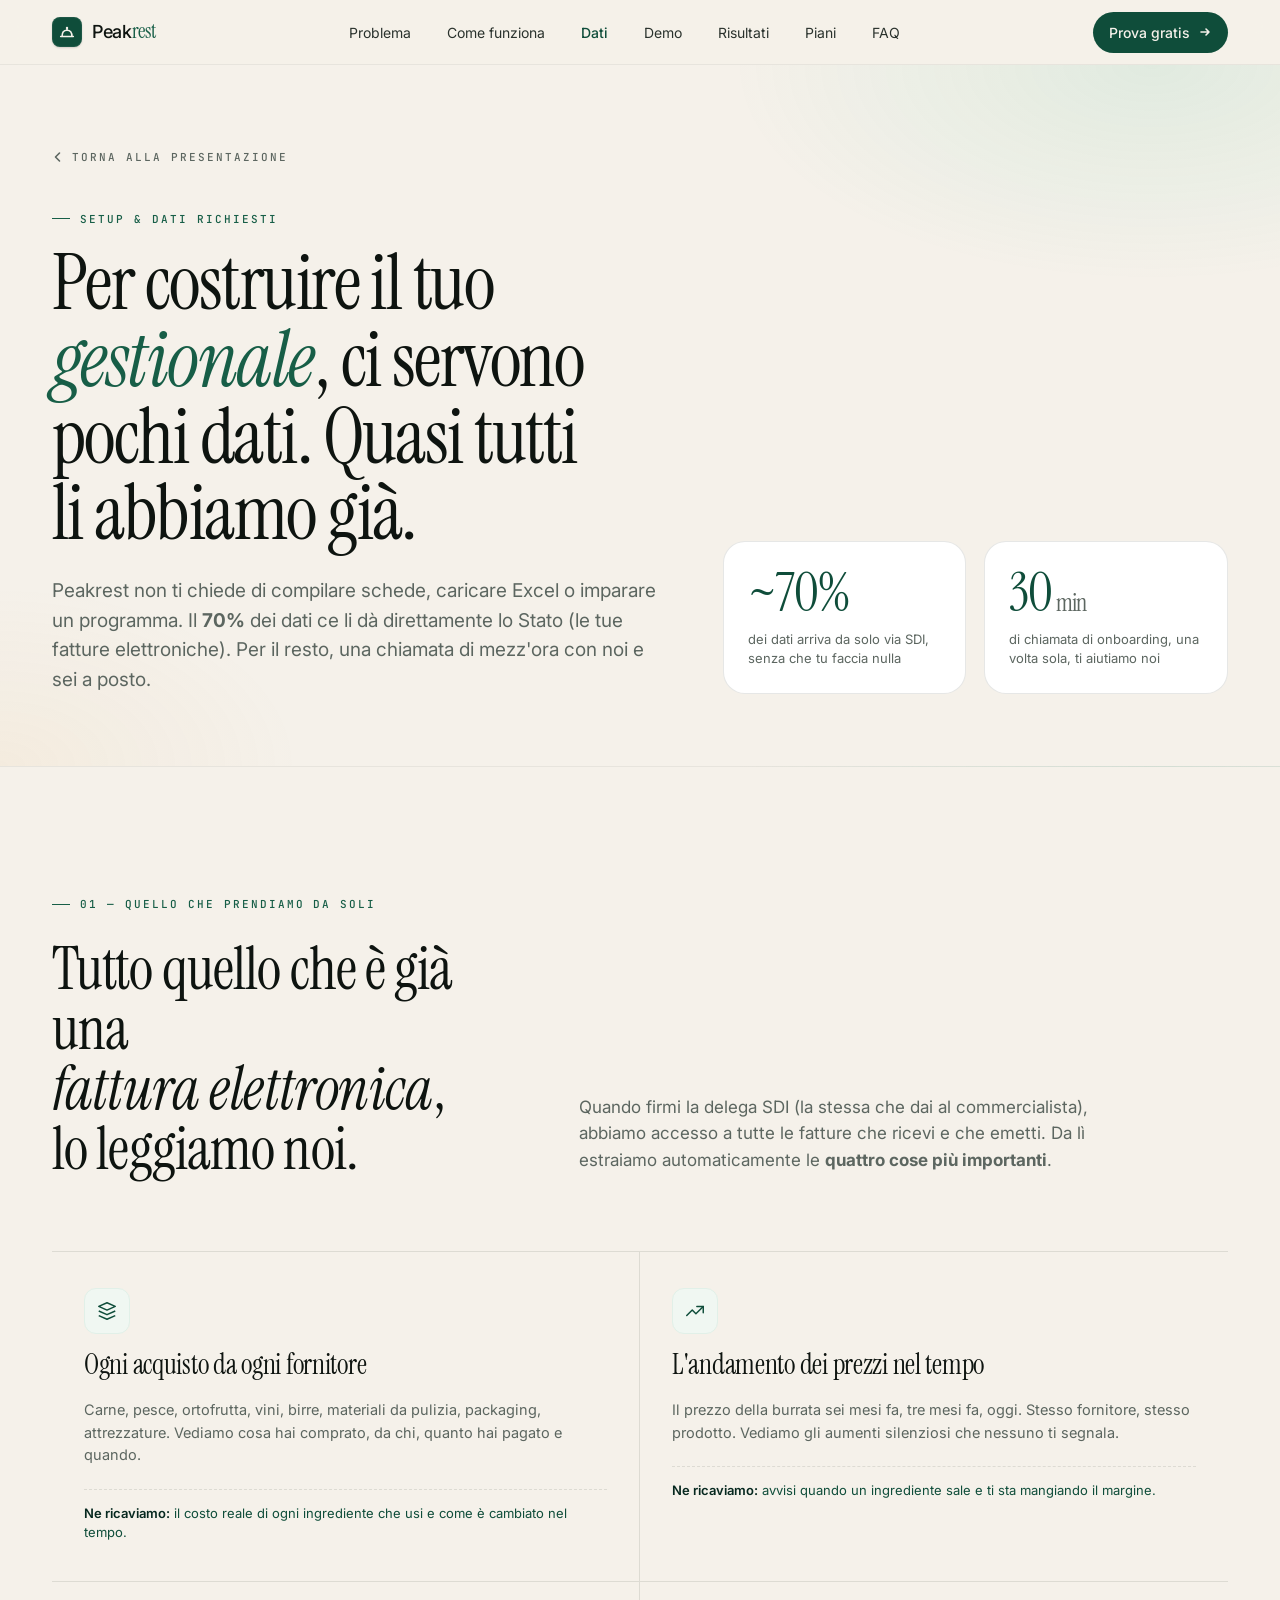
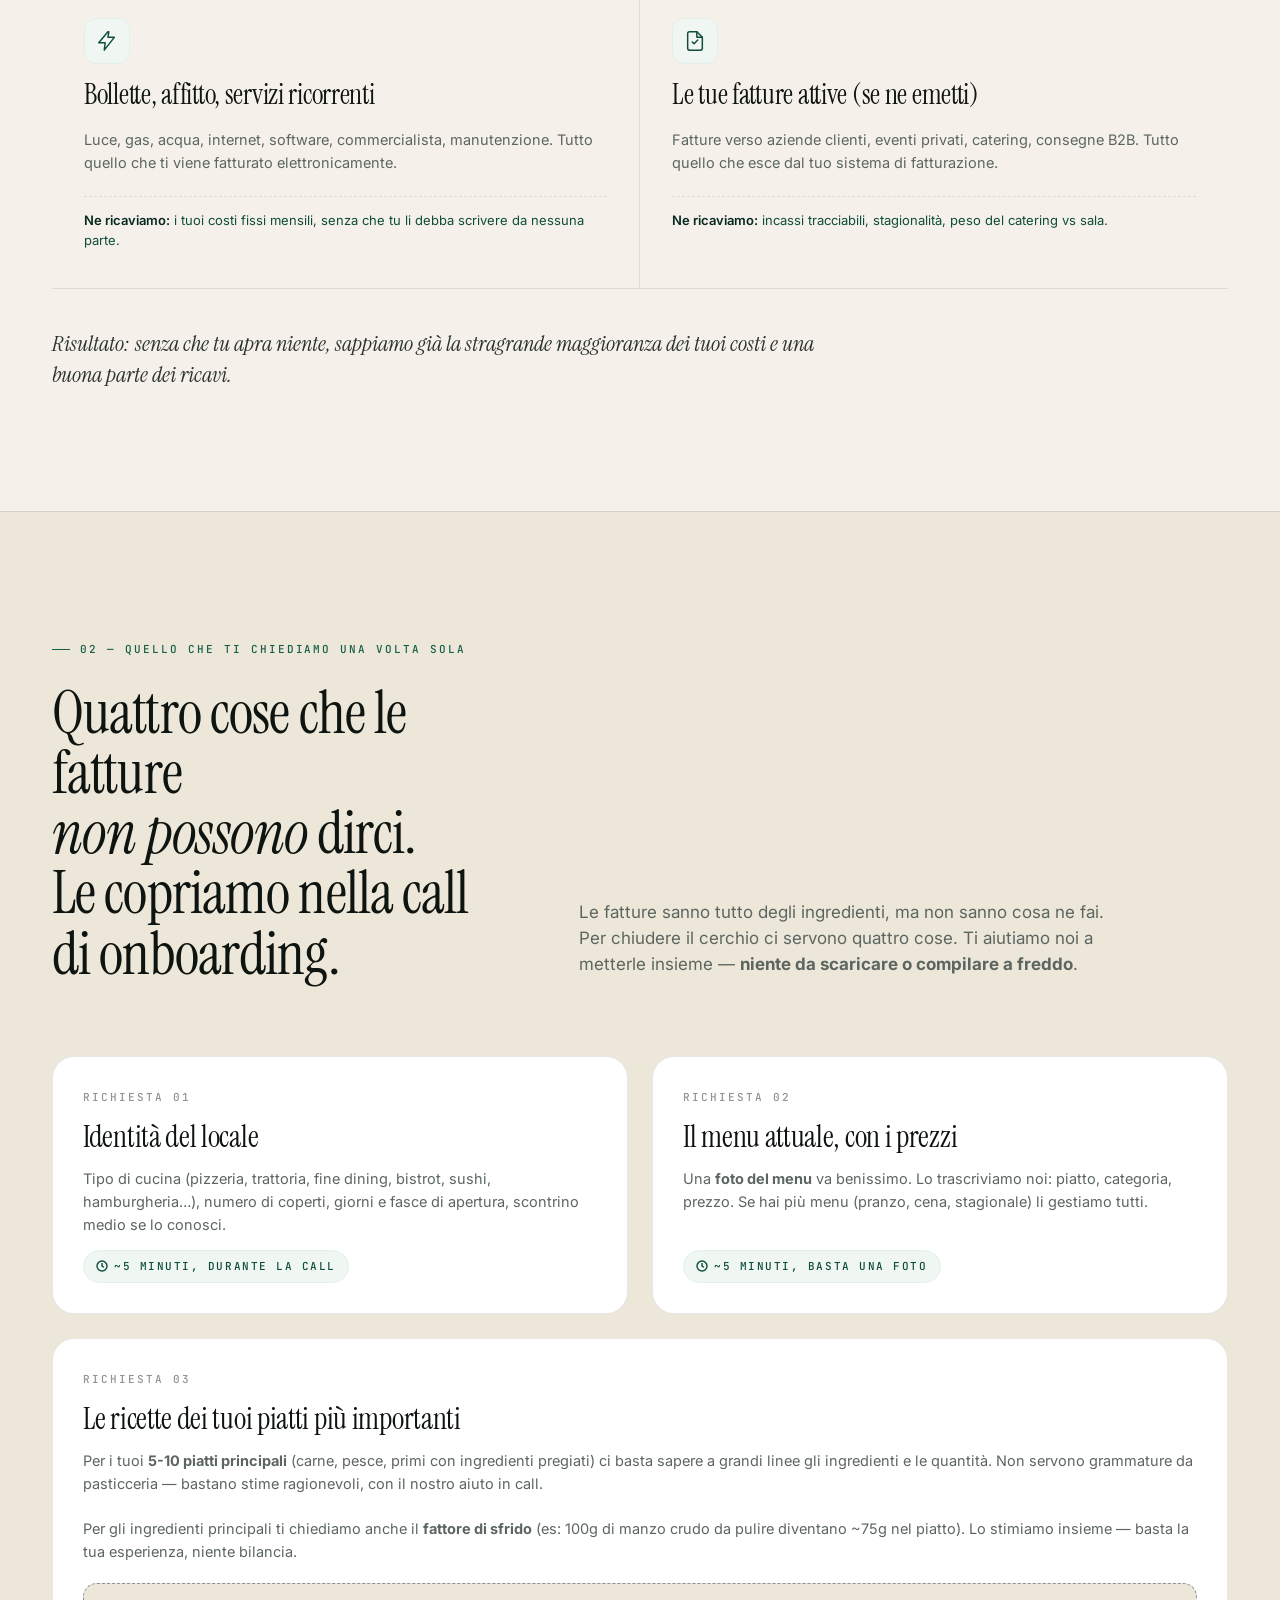
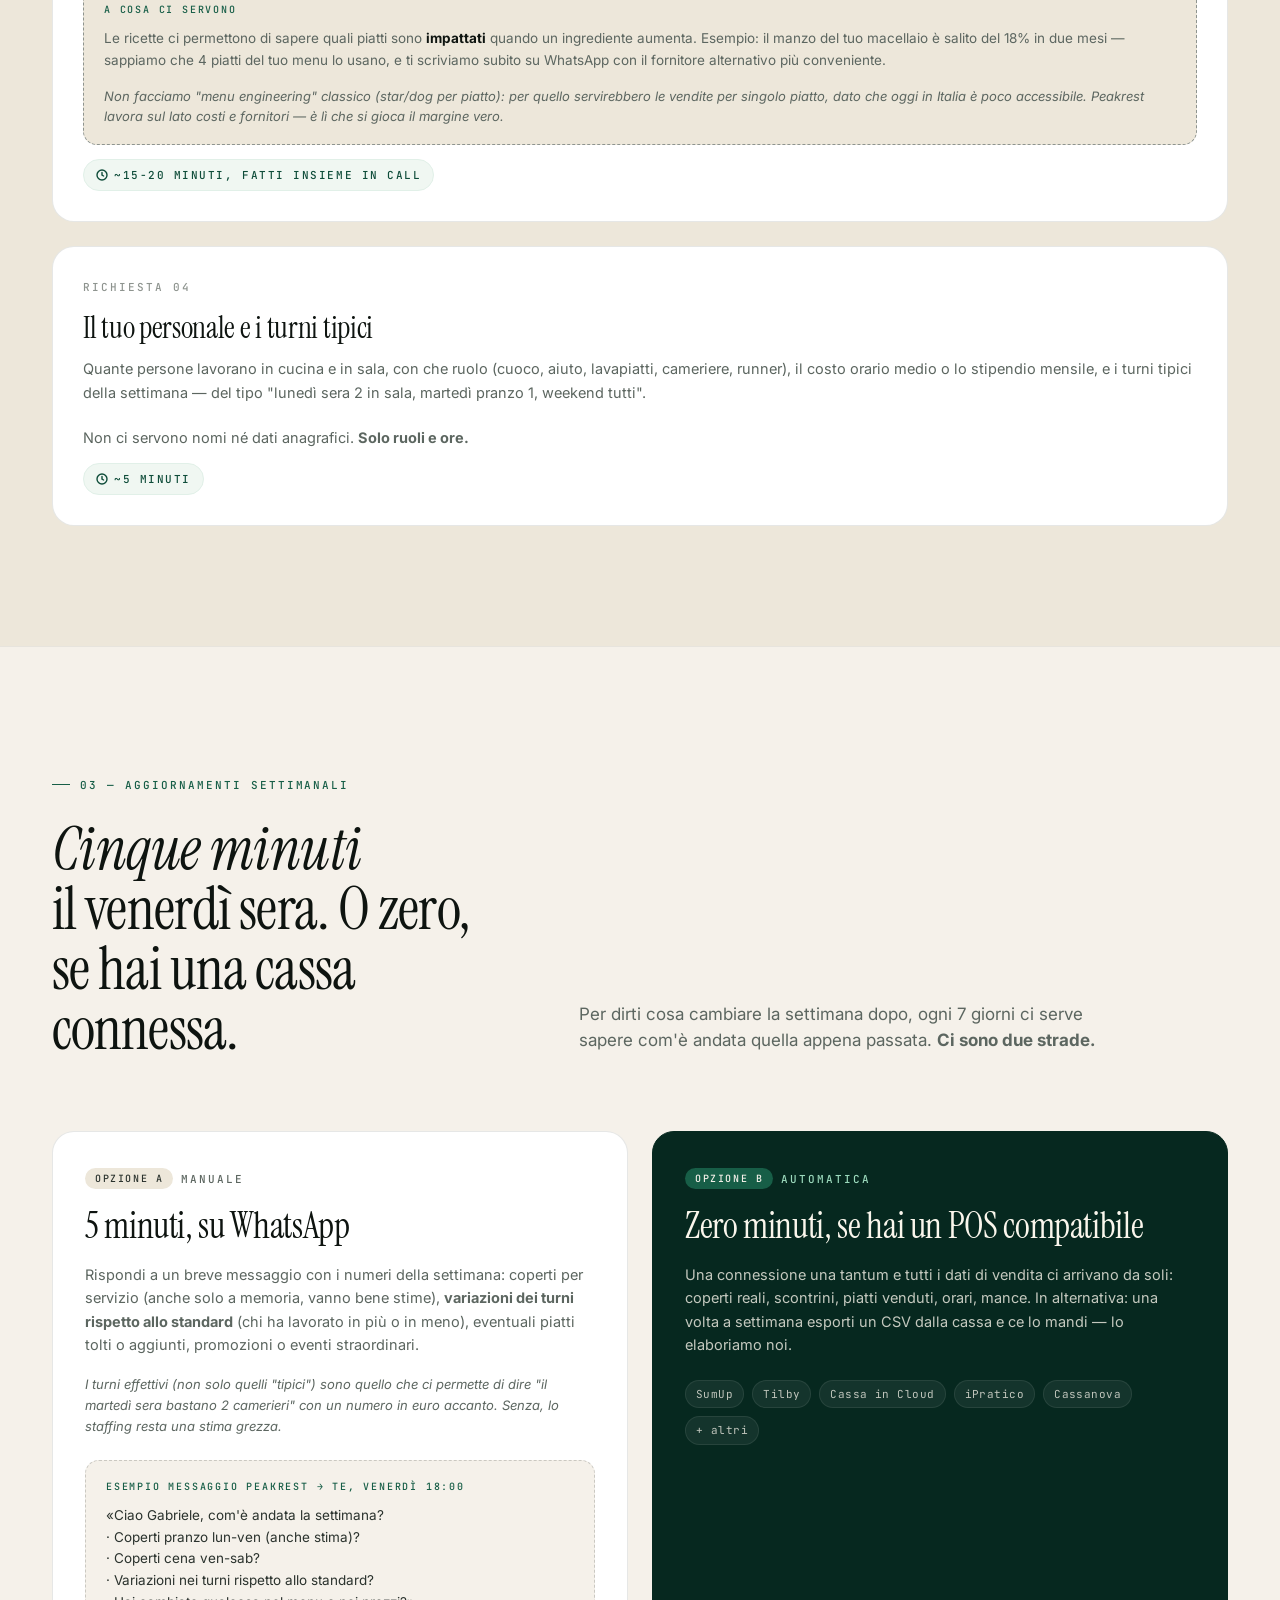
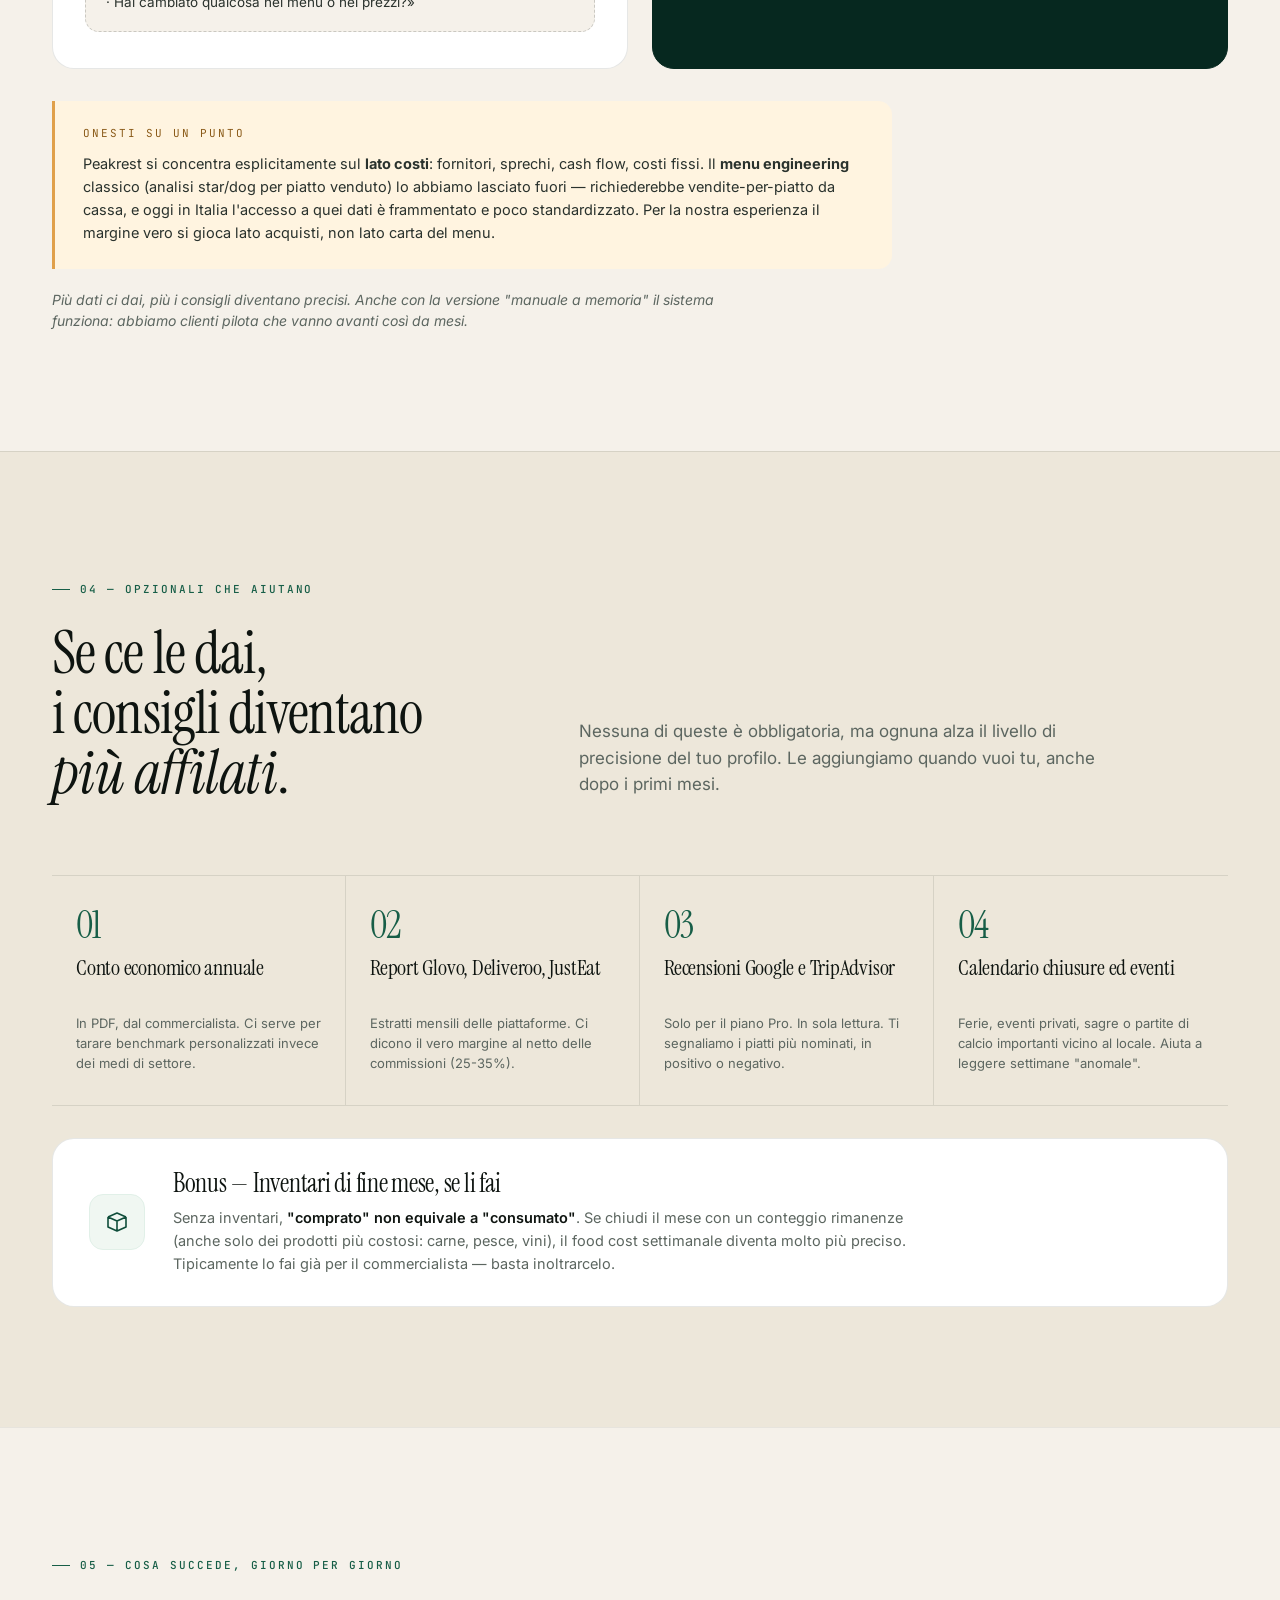
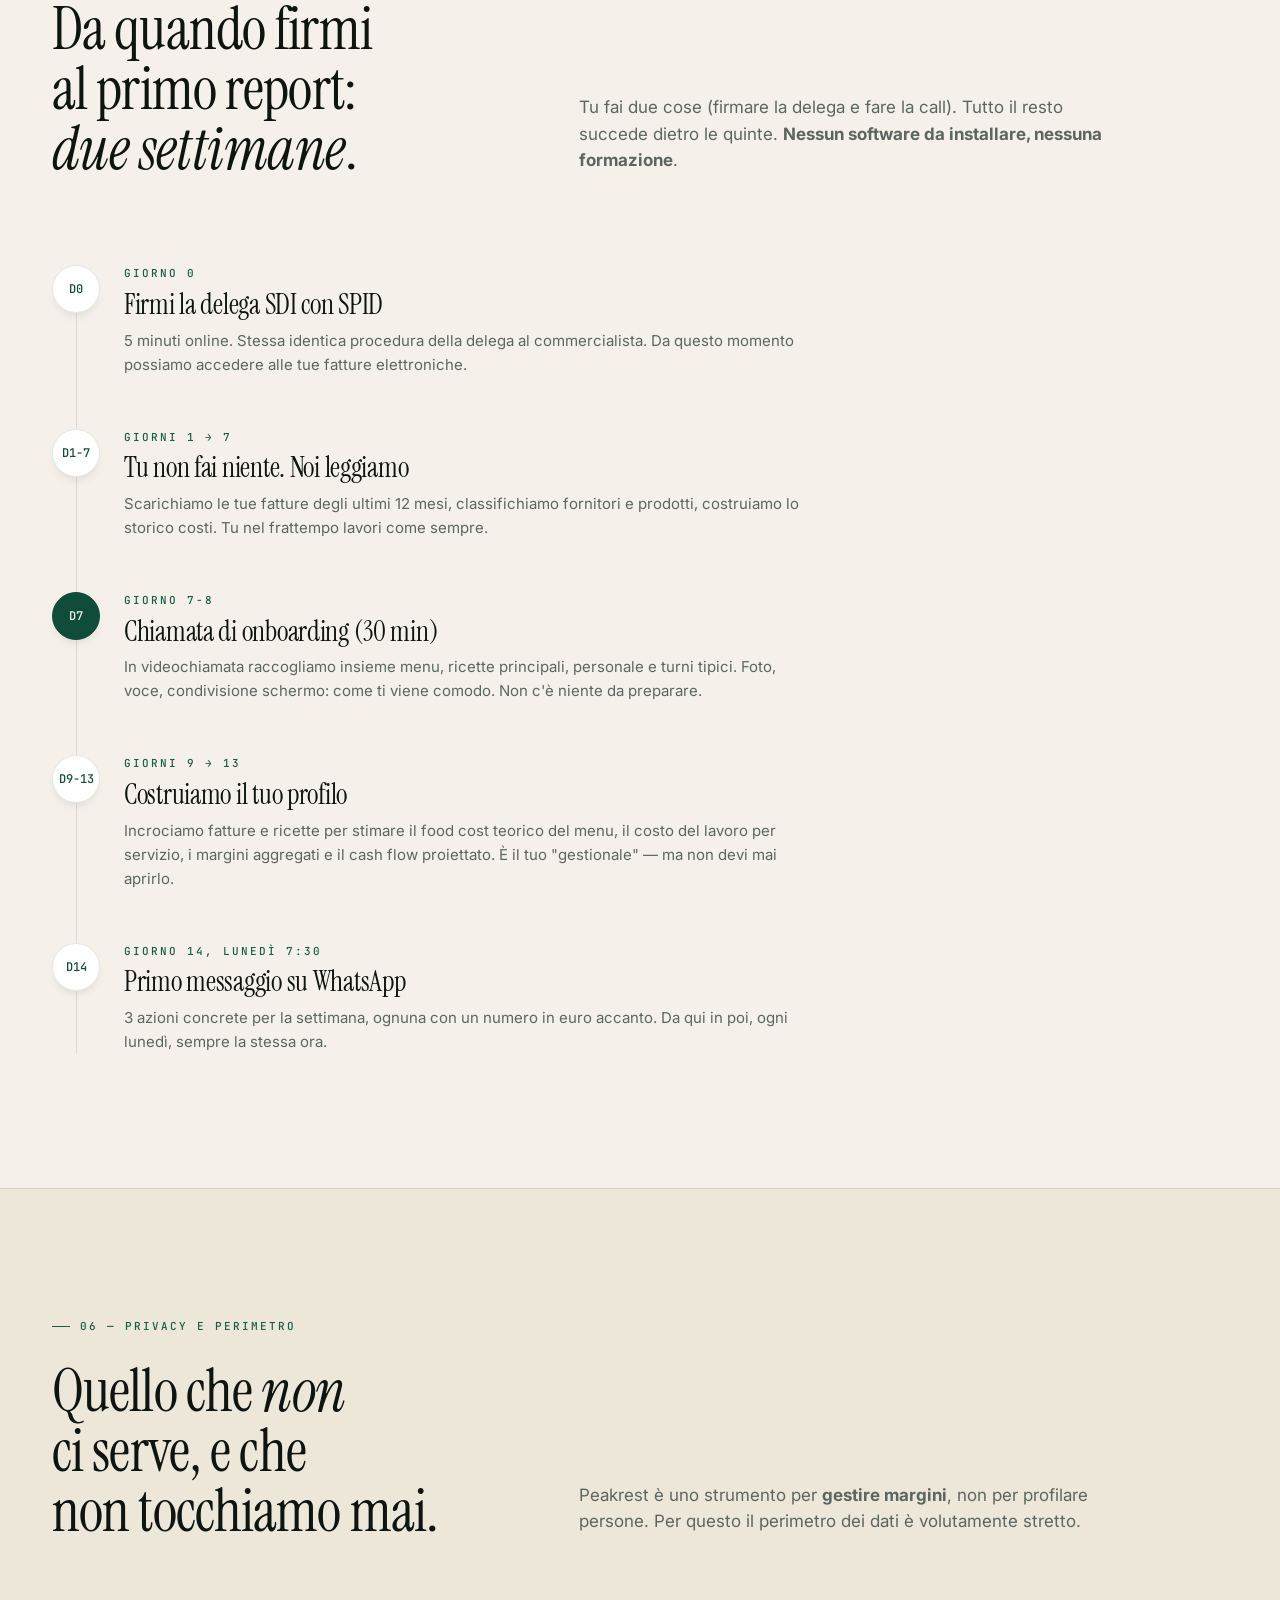
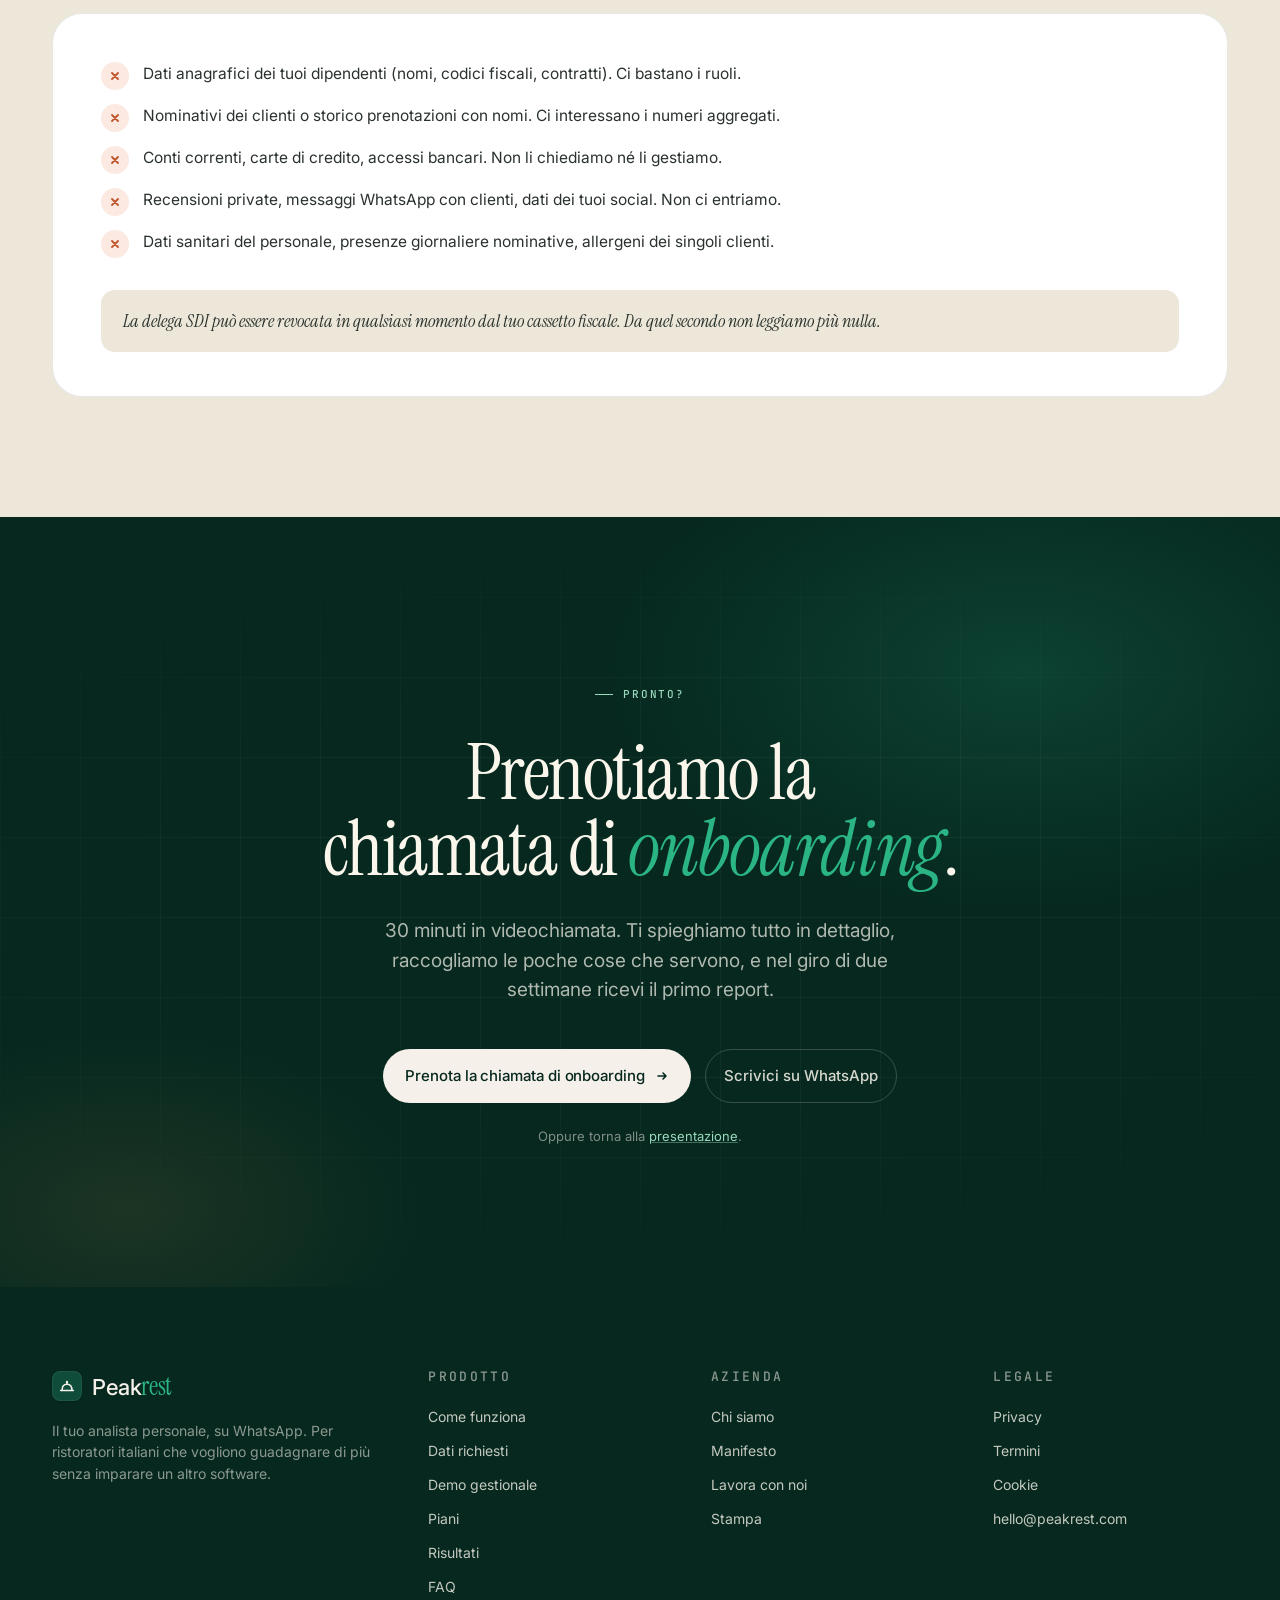
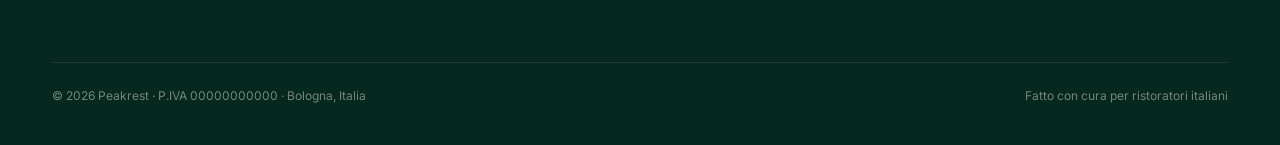
==== commit 7ecf2279: "logo 2" ====
--- a/dati.html
+++ b/dati.html
@@ -561,7 +561,7 @@
           <circle cx="10" cy="5.5" r="1.3" fill="#F5F1EA"/><line x1="10" y1="6.8" x2="10" y2="8" stroke="#F5F1EA" stroke-width="1.8" stroke-linecap="round"/>
         </svg>
       </span>
-      <span class="logo-name">peak<em>rest</em></span>
+      <span class="logo-name">Peak<em>rest</em></span>
     </a>
     <nav class="nav-links" aria-label="Sezioni">
       <a href="index.html#problema">Problema</a>
@@ -961,7 +961,7 @@
               <circle cx="10" cy="5.5" r="1.3" fill="#F5F1EA"/><line x1="10" y1="6.8" x2="10" y2="8" stroke="#F5F1EA" stroke-width="1.8" stroke-linecap="round"/>
             </svg>
           </span>
-          <span class="logo-name">peak<em>rest</em></span>
+          <span class="logo-name">Peak<em>rest</em></span>
         </a>
         <p>Il tuo analista personale, su WhatsApp. Per ristoratori italiani che vogliono guadagnare di più senza imparare un altro software.</p>
       </div>
